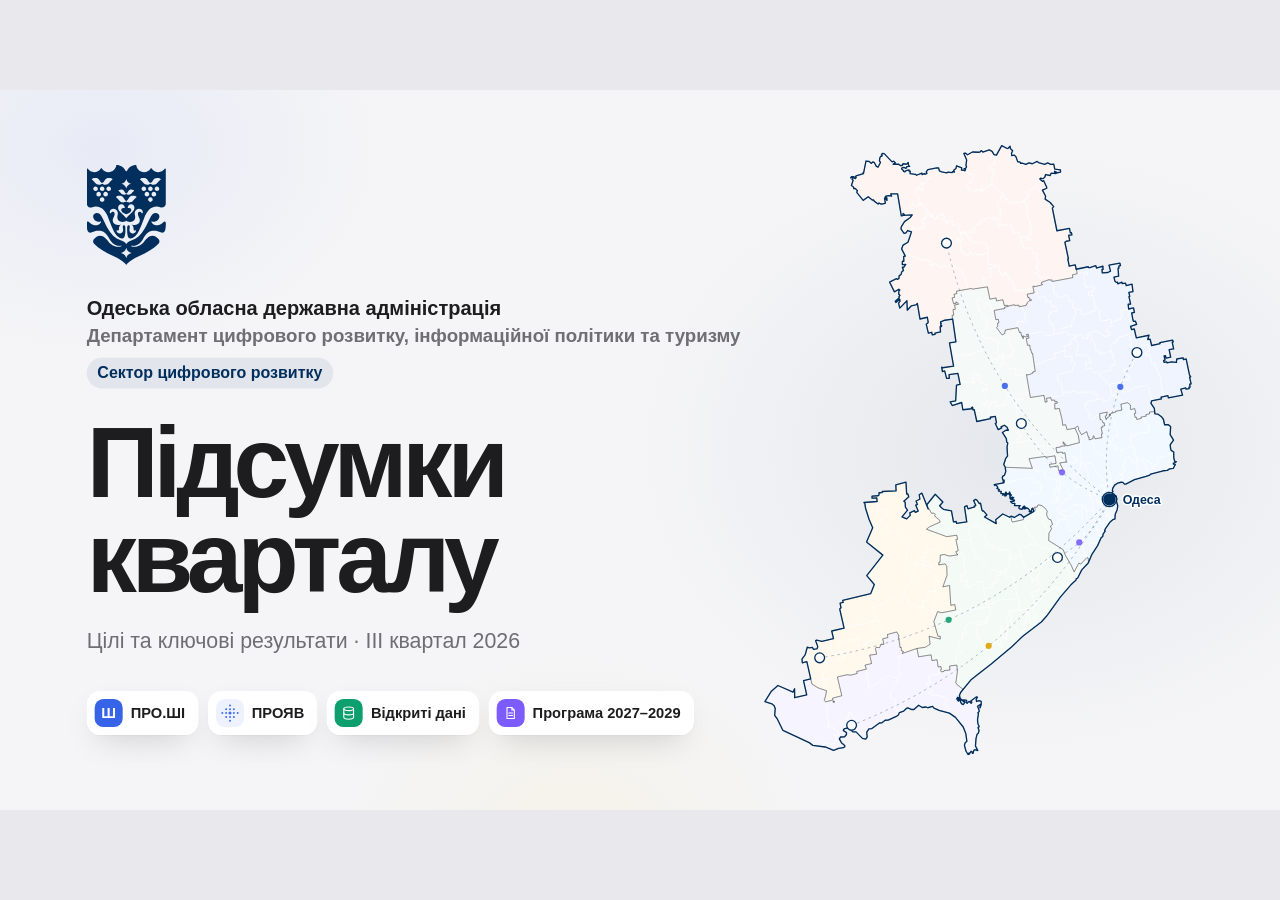
==== presentation/index.html @ e68c92cb "Add speech draft for quarterly results presentation" ====
<!doctype html>
<html lang="uk">
<head>
<meta charset="utf-8">
<meta name="viewport" content="width=device-width, initial-scale=1">
<title>Підсумки кварталу</title>
<link rel="stylesheet" href="fonts/fonts.css">
<style>
@font-face{font-family:"Unbounded";font-weight:200 900;font-display:swap;src:url(fonts/Unbounded-cyrillic-4.woff2) format("woff2");unicode-range:U+0301,U+0400-045F,U+0490-0491,U+04B0-04B1,U+2116}
@font-face{font-family:"Unbounded";font-weight:200 900;font-display:swap;src:url(fonts/Unbounded-latin-5.woff2) format("woff2");unicode-range:U+0000-00FF,U+0131,U+0152-0153,U+02BB-02BC,U+02C6,U+02DA,U+02DC,U+0304,U+0308,U+0329,U+2000-206F,U+20AC,U+2122,U+2191,U+2193,U+2212,U+2215,U+FEFF,U+FFFD}

/* =====================================================================
   Токени
   ===================================================================== */
:root{
  --bg:#F5F5F7; --paper:#FFFFFF; --ink:#1D1D1F; --ink2:#424245; --mute:#6E6E73; --dim:#A1A1A6;
  --line:rgba(0,0,0,.08); --line2:rgba(0,0,0,.14);
  --shadow:0 1px 2px rgba(0,0,0,.04),0 18px 50px -18px rgba(0,0,0,.22);
  --shadow-lg:0 2px 6px rgba(0,0,0,.05),0 40px 90px -30px rgba(0,0,0,.35);
  --navy:#002F5E;
  --pa-ink:#26224A; --pa-blue:#3763E8; --pa-cream:#FFF9F0; --pa-sun:#FFC93D;
  --green:#0C8455; --amber:#F5A31A; --red:#CC3E27;
  --pv:#3D6BFF; --pv-dark:#07080B; --cyan:#22D3EE;
  --od:#0E9F6E; --od-tint:#E3F6EE;
  --pg:#7C5CFF; --pg-tint:#EFEBFF;
  --ease:cubic-bezier(.16,1,.3,1);
  --spring:cubic-bezier(.34,1.45,.64,1);
  --f:-apple-system,BlinkMacSystemFont,"SF Pro Display","SF Pro Text","Helvetica Neue","Segoe UI",Roboto,Arial,sans-serif;
  --f-r:ui-rounded,"SF Pro Rounded",-apple-system,BlinkMacSystemFont,"Nunito","Segoe UI",sans-serif;
  --f-m:ui-monospace,"SF Mono",SFMono-Regular,Menlo,Consolas,monospace;
  --f-pv:"Unbounded",-apple-system,sans-serif;
}
*{box-sizing:border-box;margin:0;padding:0}
html,body{height:100%;background:#E8E8ED;color:var(--ink);overflow:hidden}
body{font-family:var(--f);-webkit-font-smoothing:antialiased}
body.hide-cursor{cursor:none}
svg{display:block}
.ico{width:1em;height:1em;stroke:currentColor;fill:none;stroke-width:1.8;stroke-linecap:round;stroke-linejoin:round}
#stage{position:absolute;left:50%;top:50%;width:1920px;height:1080px;transform-origin:50% 50%;overflow:hidden;background:var(--bg)}

/* =====================================================================
   Слайди і покрокова поява
   ===================================================================== */
.slide{position:absolute;inset:0;padding:96px 130px 110px;opacity:0;visibility:hidden;transform:scale(1.02);
  transition:opacity .7s var(--ease),transform 1.1s var(--ease),visibility 0s .7s}
.slide.active{opacity:1;visibility:visible;transform:none;transition:opacity .7s var(--ease) .12s,transform 1.1s var(--ease) .12s,visibility 0s}
.slide[data-theme="p0"]{--acc:var(--navy)}
.slide[data-theme="p1"]{--acc:var(--pa-blue)}
.slide[data-theme="p3"]{--acc:var(--pv)}
.slide[data-theme="p4"]{--acc:var(--od)}
.slide[data-theme="p2"]{--acc:var(--pg)}

/* фони розділів */
.sbg{position:absolute;inset:0;pointer-events:none;z-index:-1}
.sbg-p1{background:radial-gradient(900px 600px at 10% 20%,rgba(55,99,232,.08),transparent 60%),radial-gradient(800px 600px at 95% 90%,rgba(255,201,61,.14),transparent 60%),radial-gradient(rgba(38,34,74,.09) 1.6px,transparent 1.8px) 0 0/30px 30px,var(--pa-cream)}
.sbg-p3{background:linear-gradient(rgba(61,107,255,.06) 1px,transparent 1px) 0 0/120px 120px,linear-gradient(90deg,rgba(61,107,255,.06) 1px,transparent 1px) 0 0/120px 120px,#F4F6FB}
.sbg-p4{background:radial-gradient(rgba(14,159,110,.12) 1.6px,transparent 1.8px) 0 0/34px 34px,#F3FAF6}
.sbg-p2{background:radial-gradient(1000px 700px at 90% 0%,rgba(124,92,255,.12),transparent 60%),#F7F5FF}

[data-b]{opacity:0;transform:translateY(30px);transition:opacity .8s var(--ease),transform 1s var(--spring);transition-delay:calc(var(--base,0ms) + var(--d,0) * 90ms)}
[data-b].in{opacity:1;transform:none}
.fx-scale[data-b]{transform:scale(.88)}
.fx-left[data-b]{transform:translateX(-70px)}
.fx-right[data-b]{transform:translateX(70px)}
.fx-fade[data-b]{transform:none}
.fx-scale[data-b].in,.fx-left[data-b].in,.fx-right[data-b].in{transform:none}

.words .w{display:inline-block;opacity:0;transform:translateY(.3em);transition:opacity .5s var(--ease),transform .7s var(--ease);transition-delay:calc(var(--base,0ms) + var(--i) * 60ms)}
.words.in .w{opacity:1;transform:none}

/* =====================================================================
   Базові елементи
   ===================================================================== */
.eyebrow{display:flex;align-items:center;gap:14px;font-size:24px;font-weight:600;color:var(--mute)}
.title{font-size:78px;font-weight:700;letter-spacing:-.035em;line-height:1.04;margin-top:18px;max-width:1560px}
.title em{font-style:normal;color:var(--acc)}
.cap{font-size:34px;font-weight:500;color:var(--mute);line-height:1.35}
.num{font-weight:700;letter-spacing:-.04em;font-variant-numeric:tabular-nums}
.card{background:var(--paper);border-radius:32px;box-shadow:var(--shadow)}
.foot{position:absolute;left:130px;bottom:50px;font-size:20px;color:var(--dim);font-weight:500}
.ph{display:inline-block;border:2px dashed #E0A100;color:#9A6B00;background:#FFF6D8;border-radius:12px;padding:0 .3em;font-weight:700}
.ph-note{position:absolute;right:130px;bottom:46px;font-size:19px;color:#9A6B00;font-weight:600}
.tag{display:inline-flex;align-items:center;gap:10px;padding:8px 18px 8px 10px;border-radius:999px;font-size:21px;font-weight:700}
.tag-p1{background:#fff;border:2px solid var(--pa-ink);color:var(--pa-ink);font-family:var(--f-r);box-shadow:3px 3px 0 var(--pa-ink)}
.tag-p1 i{width:26px;height:26px;border-radius:8px;background:var(--pa-blue);color:#fff;display:grid;place-items:center;font-style:normal;font-size:16px;font-weight:800}
.tag-p3{background:var(--pv-dark);color:#fff;font-family:var(--f-pv);font-size:18px;padding:9px 18px}
.tag-p3 i{width:10px;height:10px;border-radius:50%;background:var(--pv);box-shadow:0 0 12px var(--pv)}
.tag-p4{background:var(--od-tint);color:#06603F;padding:8px 18px}
.tag-p2{background:var(--pg-tint);color:#4B2FD6;padding:8px 18px}
.tag-p4 i,.tag-p2 i{width:12px;height:12px;border-radius:4px;background:currentColor}
.clayframe{border:4px solid var(--pa-ink);border-radius:28px;box-shadow:12px 12px 0 var(--pa-ink);overflow:hidden;background:#fff}
.clayframe img{display:block;width:100%}

#prog{position:absolute;left:0;bottom:0;height:5px;background:var(--pa,var(--navy));width:0;transition:width .8s var(--ease),background .8s;z-index:20}
#black{position:fixed;inset:0;background:#000;opacity:0;pointer-events:none;transition:opacity .5s;z-index:50}
#black.on{opacity:1}
#help{position:fixed;inset:0;display:none;place-items:center;background:rgba(245,245,247,.9);backdrop-filter:blur(10px);z-index:60;font-size:20px}
#help.on{display:grid}
#help .box{background:#fff;border-radius:24px;padding:36px 44px;box-shadow:var(--shadow-lg)}
#help h3{font-size:26px;margin-bottom:18px}
#help td{padding:7px 22px 7px 0;color:var(--mute)}
#help td:first-child{color:var(--ink);font-family:var(--f-m);white-space:nowrap}
#stepno{position:fixed;right:16px;bottom:14px;font:600 14px var(--f-m);color:var(--mute);z-index:40;display:none}
#stepno.on{display:block}

/* карта */
.map .h{fill:#E6E9F0;stroke:#fff;stroke-width:1.3;transition:fill .7s var(--ease);transition-delay:calc(var(--base,0ms) + var(--i) * 14ms)}
.map .r{fill:none;stroke:rgba(29,29,31,.32);stroke-width:2;stroke-linejoin:round}
.map .o{fill:none;stroke:var(--ink);stroke-width:3;stroke-linejoin:round}
.map .rl{font:700 21px var(--f);fill:var(--ink2);paint-order:stroke;stroke:#fff;stroke-width:6px;stroke-linejoin:round}

/* плитки-значки проєктів (перелітають з титулу в огляд) */
.tile{position:absolute;width:84px;height:84px;border-radius:24px;display:grid;place-items:center;font-size:42px;z-index:3}
.tile-p1{background:var(--pa-blue);color:#fff;border:3px solid var(--pa-ink);box-shadow:4px 4px 0 var(--pa-ink);font:800 44px var(--f-r)}
.tile-p3{background:#fff;box-shadow:inset 0 0 0 1.5px rgba(61,107,255,.18),0 10px 30px -10px rgba(61,107,255,.45)}
.tile-p4{background:var(--od);color:#fff;box-shadow:0 10px 30px -10px rgba(14,159,110,.8)}
.tile-p2{background:var(--pg);color:#fff;box-shadow:0 10px 30px -10px rgba(124,92,255,.8)}

/* =====================================================================
   Титул (на основі v2)
   ===================================================================== */
#s-hello .glow{position:absolute;inset:0;background:radial-gradient(900px 700px at 80% 50%,rgba(0,47,94,.07),transparent 65%),radial-gradient(700px 520px at 8% 8%,rgba(55,99,232,.07),transparent 60%),radial-gradient(600px 500px at 45% 105%,rgba(255,201,61,.08),transparent 60%)}
#s-hello .left{position:absolute;left:130px;top:50%;transform:translateY(-50%);width:1000px}
#s-hello .logo{height:150px;width:auto;display:block;margin-bottom:44px}
#s-hello .org{font-size:28px;font-weight:600;color:var(--mute);line-height:1.4}
#s-hello .org b{display:block;color:var(--ink);font-size:30px}
#s-hello .org .sec{display:inline-block;margin-top:14px;padding:6px 16px;border-radius:999px;background:rgba(0,47,94,.08);color:var(--navy);font-size:24px;font-weight:700}
#s-hello h1{font-size:150px;font-weight:700;letter-spacing:-.05em;line-height:.95;margin:40px 0 36px}
#s-hello .sub{font-size:32px;color:var(--mute);font-weight:500}
#s-hello .chips{display:flex;gap:14px;margin-top:56px}
#s-hello .chip{display:flex;align-items:center;gap:12px;padding:12px 20px 12px 12px;border-radius:20px;background:#fff;box-shadow:var(--shadow);font-size:22px;font-weight:700}
#s-hello .chip i{width:42px;height:42px;border-radius:13px;display:grid;place-items:center;font-style:normal;font-size:22px;color:#fff;flex:none}
#s-hello .mapbox{position:absolute;right:120px;top:70px;height:940px;width:666px}
#s-hello .map{width:100%;height:100%;overflow:visible}
#s-hello .map .o{stroke:var(--navy);stroke-dasharray:1;stroke-dashoffset:1;transition:stroke-dashoffset 3.2s var(--ease) .3s}
#s-hello .map .r{opacity:0;transition:opacity 1.2s 1.6s}
#s-hello .map .h{fill:var(--hc);opacity:0;transition:opacity 1s calc(1.2s + var(--i) * 12ms)}
#s-hello .mapbox.in .map .o{stroke-dashoffset:0}
#s-hello .mapbox.in .map .r,#s-hello .mapbox.in .map .h{opacity:1}
#s-hello .mapbox.in .map .h.tw{animation:tw var(--dur) ease-in-out infinite;animation-delay:var(--dl)}
@keyframes tw{0%,100%{fill:var(--hc)}45%,55%{fill:var(--tc)}}
#s-hello .arc{fill:none;stroke:var(--navy);stroke-width:2;stroke-linecap:round;stroke-dasharray:4 10;opacity:0;transition:opacity .8s calc(2.6s + var(--k) * 120ms);animation:flow 1.4s linear infinite}
#s-hello .mapbox.in .arc{opacity:.35}
#s-hello .node{fill:#fff;stroke:var(--navy);stroke-width:3;opacity:0;transition:opacity .5s calc(2.8s + var(--k) * 120ms)}
#s-hello .mapbox.in .node{opacity:1}
#s-hello .pulse{opacity:0;transition:opacity .4s 3.2s}
#s-hello .mapbox.in .pulse{opacity:.9}
#s-hello .hubdot{fill:var(--navy)}
#s-hello .ring{fill:none;stroke:var(--navy);stroke-width:3;transform-box:fill-box;transform-origin:center;animation:ping 2.6s var(--ease) infinite}
#s-hello .city{font:700 28px var(--f);fill:var(--navy);paint-order:stroke;stroke:#fff;stroke-width:7px;stroke-linejoin:round}
@keyframes ping{0%{transform:scale(.6);opacity:.9}100%{transform:scale(3.4);opacity:0}}
@keyframes flow{to{stroke-dashoffset:-42}}

/* =====================================================================
   1. Огляд: чотири проєкти, кожен у своєму стилі
   ===================================================================== */
.ov{display:grid;grid-template-columns:repeat(4,1fr);gap:34px;margin-top:56px}
.ov>div{height:650px;border-radius:36px;position:relative;overflow:hidden;padding:40px 38px;display:flex;flex-direction:column}
.ov .okr{position:absolute;right:30px;top:34px;font-size:18px;font-weight:700;letter-spacing:.08em;opacity:.65}
.ov h3{margin-top:auto;font-size:52px;font-weight:700;letter-spacing:-.035em;line-height:1}
.ov p{font-size:26px;line-height:1.3;margin-top:16px;font-weight:500}
.ov .url{margin-top:22px;font:600 18px var(--f-m);opacity:.7}

.ov-p1{background:var(--pa-cream);border:3px solid var(--pa-ink);box-shadow:9px 9px 0 var(--pa-ink);color:var(--pa-ink);font-family:var(--f-r)}
.ov-p1 .lg{width:84px;height:84px;border-radius:24px;background:var(--pa-blue);color:#fff;display:grid;place-items:center;font-size:44px;font-weight:800;border:3px solid var(--pa-ink);box-shadow:4px 4px 0 var(--pa-ink)}
.ov-p1 .chips{display:flex;flex-direction:column;gap:12px;margin-top:40px}
.ov-p1 .chip{display:flex;align-items:center;gap:14px;background:#fff;border:2.5px solid var(--pa-ink);border-radius:20px;padding:12px 16px;font-size:21px;font-weight:700;box-shadow:4px 4px 0 var(--pa-ink)}
.ov-p1 .chip b{width:34px;height:34px;border-radius:50%;display:grid;place-items:center;color:#fff;font-size:18px;flex:none}
.ov-p1 .chip:nth-child(2){margin-left:22px}
.ov-p1 h3{font-family:var(--f-r);font-weight:800}

.ov-p3{background:#F6F8FC url(assets/proyav-ink.jpg) 50% 0/130% auto no-repeat;background-blend-mode:multiply;color:#0B0D12;box-shadow:inset 0 0 0 1.5px rgba(11,13,18,.08),var(--shadow)}
.ov-p3:before{content:"";position:absolute;inset:0;background:linear-gradient(180deg,rgba(246,248,252,0) 30%,rgba(246,248,252,.85) 58%,#F6F8FC 72%)}
.ov-p3>*{position:relative}
.ov-p3 .mono{display:flex;flex-direction:column;gap:10px;font:600 17px "JetBrains Mono",var(--f-m);color:var(--pv)}
.ov-p3 h3{font-family:var(--f-pv);font-weight:800;font-size:50px;letter-spacing:-.02em;color:#0B0D12}
.ov-p3 p{color:#5E6673}

.ov-p4{background:#fff;color:#073D29}
.ov-p4 .mm{position:absolute;right:-20px;top:40px;width:300px;height:420px;opacity:.95}
.ov-p4 .mm svg{width:100%;height:100%}
.ov-p4 .mm .h{transition:none}
.ov-p4 .rows{display:flex;flex-direction:column;gap:9px;margin-top:6px;width:150px}
.ov-p4 .rows i{display:block;height:12px;border-radius:6px;background:var(--od-tint)}
.ov-p4 .rows i:nth-child(odd){background:#C4EBD9;width:80%}
.ov-p4 h3{color:var(--od)}

.ov-p2{background:var(--pg-tint);color:#2A1A6E}
.ov-p2 .sheet{position:absolute;left:50px;right:50px;top:60px;height:300px;background:#fff;border-radius:16px;box-shadow:var(--shadow);padding:30px;transform:rotate(-3deg)}
.ov-p2 .sheet i{display:block;height:11px;border-radius:6px;background:#E7E2FF;margin-bottom:14px}
.ov-p2 .sheet i:nth-child(1){width:60%;background:#CFC4FF;height:16px}
.ov-p2 .sheet i:nth-child(3){width:80%}.ov-p2 .sheet i:nth-child(5){width:70%}
.ov-p2 .stamp{position:absolute;right:28px;bottom:26px;border:4px solid var(--pg);color:var(--pg);border-radius:12px;padding:6px 14px;font-weight:800;font-size:24px;transform:rotate(-8deg)}
.ov-p2 h3{color:var(--pg);font-size:40px}

/* =====================================================================
   Огляд (хаб): чотири блоки, кожен у стилі свого проєкту
   ===================================================================== */
.hub{position:absolute;left:130px;top:290px;width:1660px;height:650px}
.blk{position:absolute;top:0;width:388px;height:650px;border-radius:36px;overflow:hidden;padding:150px 36px 38px;display:flex;flex-direction:column;transition:opacity .6s,filter .6s,box-shadow .6s}
.blk h3{margin-top:auto;font-size:50px;font-weight:700;letter-spacing:-.035em;line-height:1}
.blk p{font-size:25px;line-height:1.3;margin-top:14px;font-weight:500}
.blk .url{margin-top:20px;font:600 18px var(--f-m);opacity:.7}
.blk .okr{position:absolute;right:28px;top:36px;font-size:18px;font-weight:700;letter-spacing:.08em;opacity:.6}
.blk .big{margin-top:auto;font-size:104px;font-weight:700;letter-spacing:-.05em;line-height:.95}
.blk .big.sm{font-size:56px;line-height:1.02}
.blk-p1{background:var(--pa-cream);border:3px solid var(--pa-ink);box-shadow:9px 9px 0 var(--pa-ink);color:var(--pa-ink);font-family:var(--f-r)}
.blk-p1 h3{font-family:var(--f-r);font-weight:800}
.blk-p1 .chips{display:flex;flex-direction:column;gap:12px}
.blk-p1 .chip{display:flex;align-items:center;gap:14px;background:#fff;border:2.5px solid var(--pa-ink);border-radius:20px;padding:11px 16px;font-size:21px;font-weight:700;box-shadow:4px 4px 0 var(--pa-ink)}
.blk-p1 .chip b{width:32px;height:32px;border-radius:50%;display:grid;place-items:center;color:#fff;font-size:17px;flex:none}
.blk-p1 .chip:nth-child(2){margin-left:22px}
.blk-p3{background:#F6F8FC url(assets/proyav-ink.jpg) 50% 0/130% auto no-repeat;background-blend-mode:multiply;color:#0B0D12;box-shadow:inset 0 0 0 1.5px rgba(11,13,18,.08),var(--shadow)}
.blk-p3:before{content:"";position:absolute;inset:0;background:linear-gradient(180deg,rgba(246,248,252,0) 30%,rgba(246,248,252,.85) 58%,#F6F8FC 72%)}
.blk-p3>*{position:relative}
.blk-p3 .mono{display:flex;flex-direction:column;gap:10px;font:600 17px "JetBrains Mono",var(--f-m);color:var(--pv)}
.blk-p3 h3{font-family:var(--f-pv);font-weight:800;font-size:48px;letter-spacing:-.02em;color:#0B0D12}
.blk-p3 p{color:#5E6673}
.blk-p4{background:#fff;color:#073D29}
.blk-p4 .mm{position:absolute;right:-24px;top:30px;width:290px;height:410px}
.blk-p4 .mm svg{width:100%;height:100%}
.blk-p4 .mm .h{transition:none;fill:color-mix(in srgb,var(--od) calc(15% + var(--t) * 70%),#E3F6EE)}
.blk-p4 h3{color:var(--od);position:relative}
.blk-p4 p,.blk-p4 .big{position:relative}
.blk-p2{background:var(--pg-tint);color:#2A1A6E}
.blk-p2 .sheet{position:absolute;left:46px;right:46px;top:150px;height:250px;background:#fff;border-radius:16px;box-shadow:var(--shadow);padding:28px;transform:rotate(-3deg)}
.blk-p2 .sheet i{display:block;height:11px;border-radius:6px;background:#E7E2FF;margin-bottom:14px}
.blk-p2 .sheet i:nth-child(1){width:60%;background:#CFC4FF;height:16px}
.blk-p2 .sheet i:nth-child(3){width:80%}.blk-p2 .sheet i:nth-child(5){width:70%}
.blk-p2 .stamp{position:absolute;right:24px;bottom:22px;border:4px solid var(--pg);color:var(--pg);border-radius:12px;padding:5px 12px;font-weight:800;font-size:22px;transform:rotate(-8deg)}
.blk-p2 h3{color:var(--pg);font-size:40px}
.hub .done{opacity:.5;filter:saturate(.6)}
.hub .done:after{content:"✓";position:absolute;right:22px;top:24px;width:52px;height:52px;border-radius:50%;background:#1DB954;color:#fff;display:grid;place-items:center;font:800 28px var(--f);z-index:2}
.hub .done .okr{display:none}
.hub .next{box-shadow:0 0 0 6px var(--acc-n,#0071E3),0 40px 80px -30px rgba(0,0,0,.45)}
.hub .blk-p3.next{--acc-n:var(--pv)}.hub .blk-p4.next{--acc-n:var(--od)}.hub .blk-p2.next{--acc-n:var(--pg)}
.hub .tile.dim{opacity:.5}
.hub-logo{position:absolute;right:130px;top:86px;height:84px;width:auto}

/* =====================================================================
   ПРО.ШІ — відкривач (розкривається з блока огляду)
   ===================================================================== */
.open{position:absolute;inset:0;overflow:hidden}
#s-p1-open{padding:0}
#s-p1-open .open{background:radial-gradient(900px 600px at 15% 30%,rgba(55,99,232,.12),transparent 60%),radial-gradient(800px 600px at 90% 80%,rgba(255,201,61,.18),transparent 60%),radial-gradient(rgba(38,34,74,.10) 1.6px,transparent 1.8px) 0 0/30px 30px,var(--pa-cream)}
#s-p1-open .left{position:absolute;left:130px;top:200px;width:720px;font-family:var(--f-r);color:var(--pa-ink)}
#s-p1-open .lg{width:120px;height:120px;border-radius:34px;background:var(--pa-blue);color:#fff;display:grid;place-items:center;font-size:64px;font-weight:800;border:4px solid var(--pa-ink);box-shadow:7px 7px 0 var(--pa-ink)}
#s-p1-open h1{font-size:160px;font-weight:800;letter-spacing:-.04em;line-height:1;margin-top:46px}
#s-p1-open .tagline{font-size:58px;font-weight:800;letter-spacing:-.02em;margin-top:22px;line-height:1.1}
#s-p1-open .tagline span{color:var(--pa-blue)}
#s-p1-open .desc{font:600 30px/1.35 var(--f);color:#5D5880;margin-top:24px}
#s-p1-open .url{display:inline-block;margin-top:46px;padding:16px 30px;border-radius:999px;background:var(--pa-blue);color:#fff;border:3px solid var(--pa-ink);box-shadow:5px 5px 0 var(--pa-ink);font:700 30px var(--f-r)}
#s-p1-open .shotwrap{position:absolute;left:920px;top:150px;width:1080px}
#s-p1-open .shotwrap{transform-origin:left center}
#s-p1-open .shotwrap.fx-right[data-b]{transform:translateX(160px) rotate(2deg)}
#s-p1-open .shotwrap.fx-right[data-b].in{transform:rotate(-2deg)}
#s-p1-open .badge{position:absolute;right:80px;top:100px;width:110px;height:110px;border-radius:28px;background:#FDE7E2;border:3px solid var(--pa-ink);box-shadow:5px 5px 0 var(--pa-ink);display:grid;place-items:center;font-size:54px;color:var(--red);animation:float 5s ease-in-out infinite;rotate:8deg;z-index:2}
.clay{position:absolute;display:flex;align-items:center;gap:18px;background:#fff;border:3px solid var(--pa-ink);border-radius:26px;padding:18px 26px;box-shadow:6px 6px 0 var(--pa-ink);font:800 28px var(--f-r);color:var(--pa-ink);animation:float 6s ease-in-out infinite}
.clay small{display:block;font:600 19px var(--f);color:#5D5880;margin-top:2px}
.clay b{width:52px;height:52px;border-radius:50%;display:grid;place-items:center;color:#fff;font-size:26px;flex:none;border:2.5px solid var(--pa-ink)}
@keyframes float{0%,100%{translate:0 0}50%{translate:0 -10px}}
#s-p1-open .c1{left:830px;top:720px;animation-delay:-1s}
#s-p1-open .c2{left:1170px;top:820px;animation-delay:-3s}
#s-p1-open .c3{left:1500px;top:730px;animation-delay:-2s}

/* ПРО.ШІ — навіщо */
#s-p1-why .who{position:absolute;left:760px;top:340px;width:400px;display:flex;flex-direction:column;align-items:center;font-family:var(--f-r);color:var(--pa-ink);text-align:center}
#s-p1-why .who .av{width:250px;height:250px;border-radius:50%;background:#fff;border:4px solid var(--pa-ink);box-shadow:9px 9px 0 var(--pa-ink);display:grid;place-items:center;font-size:150px;color:var(--pa-ink);position:relative}
#s-p1-why .who .ai{position:absolute;right:-26px;top:-14px;width:100px;height:100px;border-radius:30px;background:var(--pa-blue);color:#fff;display:grid;place-items:center;font:800 40px var(--f-r);border:3px solid var(--pa-ink);box-shadow:5px 5px 0 var(--pa-ink);rotate:10deg;animation:float 5s ease-in-out infinite}
#s-p1-why .who b{font-size:38px;font-weight:800;margin-top:44px;line-height:1.1}
#s-p1-why .who small{font:600 24px var(--f);color:#5D5880;margin-top:10px}
#s-p1-why svg.links{position:absolute;inset:0;width:1920px;height:1080px;pointer-events:none}
#s-p1-why .links path{fill:none;stroke:var(--pa-ink);stroke-width:3;stroke-dasharray:4 10;opacity:.45}
#s-p1-why .goal{position:absolute;top:300px;width:560px;height:640px;border-radius:36px;border:3px solid var(--pa-ink);box-shadow:9px 9px 0 var(--pa-ink);padding:44px 46px;font-family:var(--f-r);color:var(--pa-ink);display:flex;flex-direction:column}
#s-p1-why .g1{left:130px;background:#E4F6EC}
#s-p1-why .g2{right:130px;background:#EAF0FF}
#s-p1-why .goal .ic{width:100px;height:100px;border-radius:30px;display:grid;place-items:center;color:#fff;font-size:54px;border:3px solid var(--pa-ink);box-shadow:5px 5px 0 var(--pa-ink)}
#s-p1-why .g1 .ic{background:var(--green)}#s-p1-why .g2 .ic{background:var(--pa-blue)}
#s-p1-why .goal h3{font-size:64px;font-weight:800;letter-spacing:-.03em;margin-top:30px;line-height:1}
#s-p1-why .goal p{font:600 27px/1.3 var(--f);color:#5D5880;margin-top:14px}
#s-p1-why .chat{margin-top:auto;background:#fff;border:2.5px solid var(--pa-ink);border-radius:24px 24px 24px 6px;padding:22px 24px;font:600 25px/1.6 var(--f);box-shadow:4px 4px 0 var(--pa-ink)}
#s-p1-why .chat .pd{display:inline-flex;vertical-align:baseline;line-height:1.3}
#s-p1-why .chat .pd>*{display:inline-block;white-space:nowrap;overflow:hidden;border-radius:8px;padding:0 8px;transition:max-width .6s var(--ease),padding .6s var(--ease),opacity .4s}
#s-p1-why .chat .pd s{background:#FDE7E2;color:#B3261E;text-decoration:line-through 3px;max-width:320px}
#s-p1-why .chat .pd i{font-style:normal;background:#DDF3E6;color:#13723F;font-weight:800;max-width:0;padding:0;opacity:0}
#s-p1-why .g1.in .chat .pd s{max-width:0;padding:0;opacity:0;transition-delay:calc(var(--base,0ms) + 2s + var(--k)*.5s)}
#s-p1-why .g1.in .chat .pd i{max-width:200px;padding:0 8px;opacity:1;transition-delay:calc(var(--base,0ms) + 2.3s + var(--k)*.5s)}
#s-p1-why .chat-l{margin-top:auto;font:800 20px var(--f);letter-spacing:.06em;color:#13723F;margin-bottom:12px}
#s-p1-why .chat-l+.chat{margin-top:0}
#s-p1-why .docs{margin-top:auto;display:flex;flex-direction:column;gap:14px}
#s-p1-why .docs span{display:flex;align-items:center;gap:16px;background:#fff;border:2.5px solid var(--pa-ink);border-radius:18px;padding:14px 20px;font:700 26px var(--f);box-shadow:4px 4px 0 var(--pa-ink)}
#s-p1-why .docs span .ico{font-size:30px;color:var(--pa-blue)}
#s-p1-why .docs span em{margin-left:auto;font-style:normal;width:40px;height:40px;border-radius:50%;background:var(--green);color:#fff;display:grid;place-items:center;font-size:22px;transform:scale(0);transition:transform .5s var(--spring)}
#s-p1-why .g2.in .docs span em{transform:none;transition-delay:calc(var(--base,0ms) + 1s + var(--k)*.3s)}

/* ПРО.ШІ — рішення: курс */
#s-p1-course .shotwrap{position:absolute;left:130px;top:290px;width:1060px}
#s-p1-course .facts{position:absolute;left:1270px;top:300px;display:flex;flex-direction:column;gap:22px;width:520px}
#s-p1-course .fact{display:flex;align-items:center;gap:26px;padding:24px 30px;border-radius:26px;background:#fff;border:3px solid var(--pa-ink);box-shadow:6px 6px 0 var(--pa-ink);color:var(--pa-ink)}
#s-p1-course .fact .num{font-size:72px;line-height:1;min-width:120px;color:var(--pa-blue)}
#s-p1-course .fact span{font:700 28px/1.2 var(--f)}

/* ПРО.ШІ — модулі: маршрут */
#s-p1-mod .route{position:absolute;left:0;top:0;width:1920px;height:1080px}
#s-p1-mod .rail{position:absolute;left:220px;width:1520px;top:600px;height:12px;margin-top:-6px;border-radius:6px;background:repeating-linear-gradient(90deg,rgba(38,34,74,.18) 0 14px,transparent 14px 26px)}
#s-p1-mod .fill{position:absolute;left:0;top:0;bottom:0;width:0;border-radius:6px;background:var(--pa-blue)}
#s-p1-mod.active .fill{width:100%;transition:width 3.4s cubic-bezier(.45,.05,.55,.95) calc(var(--base,0ms) + .5s)}
#s-p1-mod .tok{position:absolute;right:-34px;top:50%;width:68px;height:68px;margin-top:-34px;border-radius:20px;background:var(--pa-blue);color:#fff;display:grid;place-items:center;font:800 34px var(--f-r);border:3px solid var(--pa-ink);box-shadow:4px 4px 0 var(--pa-ink);z-index:3;opacity:0;transition:opacity .3s calc(var(--base,0ms) + .5s)}
#s-p1-mod.active .tok{opacity:1}
#s-p1-mod.active .fill.end .tok{opacity:0;transition-delay:0s}
#s-p1-mod .st{position:absolute;top:600px;width:300px;margin-left:-150px;display:flex;flex-direction:column;align-items:center;text-align:center;font-family:var(--f-r);color:var(--pa-ink)}
#s-p1-mod .st .c{width:140px;height:140px;margin-top:-70px;border-radius:50%;background:#fff;border:4px solid var(--pa-ink);box-shadow:6px 6px 0 var(--pa-ink);display:grid;place-items:center;font-size:62px;color:var(--pa-blue);transform:scale(0);transition:transform .6s var(--spring),background .4s,color .4s}
#s-p1-mod.active .st .c{transform:none;transition-delay:calc(var(--base,0ms) + .5s + var(--t)*1ms)}
#s-p1-mod .st .n{font:800 20px var(--f);letter-spacing:.08em;color:var(--pa-blue);margin-top:30px}
#s-p1-mod .st b{font-size:36px;font-weight:800;letter-spacing:-.02em;margin-top:6px;line-height:1.05}
#s-p1-mod .st small{font:600 23px/1.3 var(--f);color:#5D5880;margin-top:8px}
#s-p1-mod .st .n,#s-p1-mod .st b,#s-p1-mod .st small{opacity:0;transform:translateY(14px);transition:opacity .5s,transform .6s var(--ease)}
#s-p1-mod.active .st .n,#s-p1-mod.active .st b,#s-p1-mod.active .st small{opacity:1;transform:none;transition-delay:calc(var(--base,0ms) + .75s + var(--t)*1ms)}
#s-p1-mod .st.key .c{width:230px;height:230px;margin-top:-115px;background:var(--red);color:#fff;font-size:110px;box-shadow:9px 9px 0 var(--pa-ink)}
#s-p1-mod .st.key .flag{position:absolute;top:-200px;padding:10px 22px;border-radius:999px;background:#fff;border:3px solid var(--pa-ink);box-shadow:4px 4px 0 var(--pa-ink);font:800 24px var(--f-r);color:var(--red);white-space:nowrap;opacity:0;transform:translateY(10px) rotate(-4deg);transition:opacity .5s,transform .6s var(--spring)}
#s-p1-mod.active .st.key .flag{opacity:1;transform:rotate(-4deg);transition-delay:calc(var(--base,0ms) + 1s + var(--t)*1ms)}
#s-p1-mod .st.key .n{color:var(--red)}
#s-p1-mod .st.key b{font-size:44px}
#s-p1-mod .st.fin .c{background:var(--pa-sun);color:var(--pa-ink)}
#s-p1-mod .st.up{top:600px}
#s-p1-mod .st.up .lab{position:absolute;bottom:175px;display:flex;flex-direction:column;align-items:center;width:300px}
#s-p1-mod .st.up .lab .n{margin-top:0}

/* до/після */
.ba{margin-top:80px;display:flex;flex-direction:column;gap:60px}
.ba .row{display:grid;grid-template-columns:560px 1fr 220px;align-items:center;gap:40px}
.ba .t{font-size:38px;font-weight:700;line-height:1.15;letter-spacing:-.02em}
.ba .track{height:70px;border-radius:20px;background:rgba(38,34,74,.08);position:relative;overflow:hidden}
.ba .bar{position:absolute;left:0;top:0;bottom:0;border-radius:20px;width:0;background:#B9B9C0}
.ba .row.in .bar{animation:shrink 3s var(--ease) forwards;animation-delay:calc(var(--base,0ms) + var(--d)*90ms)}
@keyframes shrink{0%{width:0;background:#B9B9C0}30%{width:var(--w0);background:#B9B9C0}55%{width:var(--w0);background:#B9B9C0}100%{width:var(--w1);background:var(--pa-blue)}}
.ba .old{position:absolute;right:28px;top:50%;transform:translateY(-50%);font-size:34px;font-weight:700;color:var(--mute)}
.ba .old:after{content:"";position:absolute;left:-6px;right:-6px;top:52%;height:4px;background:var(--red);transform:scaleX(0);transform-origin:left;transition:transform .5s var(--ease)}
.ba .row.in .old:after{transform:scaleX(1);transition-delay:calc(var(--base,0ms) + var(--d)*90ms + 1.5s)}
.ba .new{font-size:72px;font-weight:700;letter-spacing:-.04em;color:var(--pa-blue);opacity:0;transform:translateX(-20px);transition:all .7s var(--spring)}
.ba .row.in .new{opacity:1;transform:none;transition-delay:calc(var(--base,0ms) + var(--d)*90ms + 2.1s)}

/* сертифікат */
#s-p1-cert .cert{position:absolute;left:150px;top:300px;width:820px;height:600px;border-radius:34px;background:#FCF3DF;border:4px solid var(--pa-ink);box-shadow:12px 12px 0 var(--pa-ink);padding:22px;font-family:var(--f-r);color:#5A3E0A;transform-origin:center}
#s-p1-cert .cert.fx-left[data-b]{transform:translateX(-90px) rotate(-6deg)}
#s-p1-cert .cert.fx-left[data-b].in{transform:rotate(-3deg)}
#s-p1-cert .cert .in2{height:100%;border:3px dashed #EBC879;border-radius:24px;padding:34px 44px 30px;display:flex;flex-direction:column}
#s-p1-cert .cert .top{display:flex;align-items:center;gap:18px;font:800 20px var(--f);letter-spacing:.08em;color:#8A6A2E}
#s-p1-cert .cert .md{width:70px;height:70px;border-radius:50%;background:#E0A21E;border:3px solid var(--pa-ink);box-shadow:3px 3px 0 var(--pa-ink);display:grid;place-items:center;font-size:36px;color:var(--pa-ink)}
#s-p1-cert .cert h3{font-size:48px;font-weight:700;margin-top:22px;letter-spacing:-.02em;color:#5A3E0A}
#s-p1-cert .cert hr{width:90px;height:5px;border:0;border-radius:3px;background:#E0A21E;margin-top:16px}
#s-p1-cert .cert .nm{font-size:40px;font-weight:800;margin-top:22px;color:#3D2A06}
#s-p1-cert .cert .ps{font:600 25px var(--f);color:#6E5A3A;margin-top:6px}
#s-p1-cert .cert .tags{display:flex;gap:14px;margin-top:18px}
#s-p1-cert .cert .tags span{padding:10px 18px;border-radius:14px;background:#F6E2B5;font:800 22px var(--f);color:#5A3E0A}
#s-p1-cert .cert .code{margin-top:auto;display:flex;align-items:center;gap:18px;padding-top:18px;border-top:2px solid #EED9A8;font:800 19px var(--f);letter-spacing:.08em;color:#8A6A2E}
#s-p1-cert .cert .code tt{font:700 32px ui-monospace,Menlo,monospace;letter-spacing:.02em;color:#3D2A06;padding:6px 14px;border-radius:12px;transition:background .5s,box-shadow .5s}
#s-p1-cert.b1 .cert .code tt{background:#fff;box-shadow:0 0 0 4px var(--pa-blue)}
#s-p1-cert svg.fly{position:absolute;inset:0;width:1920px;height:1080px;pointer-events:none}
#s-p1-cert .fly path{fill:none;stroke:var(--pa-blue);stroke-width:5;stroke-dasharray:12 9;animation:flow 1s linear infinite}
#s-p1-cert .br{position:absolute;left:1090px;top:330px;width:700px;border-radius:30px;background:#fff;border:4px solid var(--pa-ink);box-shadow:12px 12px 0 var(--pa-ink);overflow:hidden;font-family:var(--f-r);color:var(--pa-ink)}
#s-p1-cert .br .bar{display:flex;align-items:center;gap:10px;padding:18px 22px;background:#F3F1EC;border-bottom:3px solid var(--pa-ink)}
#s-p1-cert .br .bar i{width:16px;height:16px;border-radius:50%;background:#D8D4CC}
#s-p1-cert .br .url{margin-left:12px;flex:1;padding:10px 18px;border-radius:999px;background:#fff;border:2px solid rgba(38,34,74,.2);font:600 21px var(--f);color:#5D5880;white-space:nowrap;overflow:hidden}
#s-p1-cert .br .url b{color:var(--pa-ink)}
#s-p1-cert .br .ok{margin:30px;padding:30px;border-radius:26px;background:#DDF6EA;border:3px solid var(--pa-ink)}
#s-p1-cert .br .ok .h{display:flex;align-items:center;gap:20px;font-size:38px;font-weight:800;color:#0E6B3C}
#s-p1-cert .br .ok .h em{width:66px;height:66px;border-radius:50%;background:var(--green);color:#fff;display:grid;place-items:center;font-style:normal;font-size:34px;border:3px solid var(--pa-ink);transform:scale(0);transition:transform .6s var(--spring)}
#s-p1-cert .br.in .ok .h em{transform:none;transition-delay:calc(var(--base,0ms) + .9s)}
#s-p1-cert .br .rows{margin-top:24px;display:flex;flex-direction:column;gap:12px;font:600 23px var(--f)}
#s-p1-cert .br .rows div{display:flex;justify-content:space-between;gap:20px;color:#5D5880}
#s-p1-cert .br .rows b{color:#0E6B3C;font-weight:800}
#s-p1-cert .pill{position:absolute;display:flex;align-items:center;gap:14px;background:#fff;border-radius:999px;padding:12px 26px 12px 12px;border:3px solid var(--pa-ink);box-shadow:5px 5px 0 var(--pa-ink);font:800 26px var(--f-r);color:var(--pa-ink);z-index:2;animation:float 6s ease-in-out infinite}
#s-p1-cert .pill b{width:48px;height:48px;border-radius:50%;display:grid;place-items:center;color:#fff;font-size:26px;border:2.5px solid var(--pa-ink)}

/* результати */
#s-p1-res1 .chart{position:absolute;left:130px;right:130px;top:330px;height:560px;display:flex;align-items:flex-end;gap:14px;border-bottom:2px solid rgba(38,34,74,.15)}
#s-p1-res1 .col{flex:1;display:flex;flex-direction:column;align-items:center;justify-content:flex-end;height:100%;position:relative}
#s-p1-res1 .col i{display:block;width:100%;height:0;border-radius:12px 12px 4px 4px;background:#D9D6E4;transition:height 1.2s var(--ease);transition-delay:calc(var(--base,0ms) + var(--d)*60ms)}
#s-p1-res1 .col.pk i{background:linear-gradient(180deg,#6A8DFF,var(--pa-blue))}
#s-p1-res1 .col.in i{height:var(--h)}
#s-p1-res1 .col .v{position:absolute;font-size:28px;font-weight:700;color:var(--pa-blue);opacity:0;transition:opacity .5s;transition-delay:calc(var(--base,0ms) + var(--d)*60ms + .9s);bottom:calc(var(--h) + 12px)}
#s-p1-res1 .col.in .v{opacity:1}
#s-p1-res1 .col .dl{position:absolute;bottom:-44px;font-size:20px;color:var(--mute);font-weight:600;white-space:nowrap}
#s-p1-res1 .note{position:absolute;right:130px;top:130px;text-align:right;font-size:30px;font-weight:700}
#s-p1-res1 .note small{display:block;font-size:22px;color:var(--mute);font-weight:500;margin-top:6px}
#s-p1-res2 .fn{margin-top:70px;display:flex;flex-direction:column;gap:30px}
#s-p1-res2 .fr{display:grid;grid-template-columns:200px 1fr;align-items:center;gap:30px}
#s-p1-res2 .fr .num{font-size:84px;text-align:right}
#s-p1-res2 .fr .bar{height:120px;border-radius:26px;background:rgba(38,34,74,.07);position:relative;overflow:hidden}
#s-p1-res2 .fr .bar i{position:absolute;left:0;top:0;bottom:0;width:0;border-radius:26px;background:#CBD3EE;transition:width 1.4s var(--ease);transition-delay:calc(var(--base,0ms) + var(--d)*90ms)}
#s-p1-res2 .fr.in .bar i{width:var(--w)}
#s-p1-res2 .fr .bar span{position:absolute;left:34px;top:50%;transform:translateY(-50%);font-size:32px;font-weight:700;z-index:1}
#s-p1-res2 .fr.last .bar i{background:linear-gradient(90deg,var(--pa-blue),#6A8DFF)}
#s-p1-res2 .fr.last .bar span{color:#fff}
#s-p1-res2 .fr.last .num{color:var(--pa-blue)}
#s-p1-res3 .donut{position:absolute;left:150px;top:250px;width:640px;height:640px}
#s-p1-res3 .donut circle.s{fill:none;stroke-width:96;stroke-dasharray:0 9999;transition:stroke-dasharray 1.6s var(--ease)}
#s-p1-res3 .donut .ctr{position:absolute;inset:0;display:flex;flex-direction:column;align-items:center;justify-content:center}
#s-p1-res3 .donut .ctr .num{font-size:150px;color:var(--pa-blue);line-height:.9}
#s-p1-res3 .donut .ctr>span{font-size:30px;font-weight:600;color:var(--mute);margin-top:8px}
#s-p1-res3 .leg{position:absolute;left:960px;top:330px;display:flex;flex-direction:column;gap:46px}
#s-p1-res3 .leg div{display:grid;grid-template-columns:34px 180px 1fr;align-items:center;gap:22px}
#s-p1-res3 .leg i{width:34px;height:34px;border-radius:10px}
#s-p1-res3 .leg .num{font-size:80px;line-height:1}
#s-p1-res3 .leg span{font-size:32px;font-weight:600;line-height:1.2}
#s-p1-res4 .pos{margin-top:70px;display:flex;flex-direction:column;gap:30px;width:1660px}
#s-p1-res4 .ps{display:grid;grid-template-columns:520px 1fr 120px;align-items:center;gap:30px}
#s-p1-res4 .ps .t{font-size:32px;font-weight:600}
#s-p1-res4 .ps .pp{display:flex;flex-wrap:wrap;gap:5px}
#s-p1-res4 .ps .pp svg{width:22px;height:22px;color:#DAD7E5;transition:color .4s;transition-delay:calc(var(--base,0ms) + var(--d)*90ms + var(--i)*8ms)}
#s-p1-res4 .ps.in .pp svg{color:var(--c,var(--pa-blue))}
#s-p1-res4 .ps .num{font-size:52px;text-align:right}
#s-p1-res5 .q{display:grid;grid-template-columns:1.1fr 1fr 1fr;gap:34px;margin-top:70px}
#s-p1-res5 .q>div{height:600px;padding:44px;display:flex;flex-direction:column;align-items:center;justify-content:center;text-align:center}
#s-p1-res5 .gauge{position:relative;width:380px;height:380px}
#s-p1-res5 .gauge circle.v{stroke-dasharray:0 1100;transition:stroke-dasharray 2s var(--ease) calc(var(--base,0ms) + .4s)}
#s-p1-res5 .in .gauge circle.v{stroke-dasharray:var(--a) 1100}
#s-p1-res5 .gauge .ctr{position:absolute;inset:0;display:flex;align-items:center;justify-content:center}
#s-p1-res5 .big{font-size:110px;line-height:1}
#s-p1-res5 .gauge .big{font-size:86px;letter-spacing:-.03em}
#s-p1-res5 .gauge .big small{font-size:.5em;margin-left:4px;vertical-align:.55em}
#s-p1-res5 .days{width:100%;display:flex;flex-direction:column;gap:12px;margin-top:30px}
#s-p1-res5 .days div{display:grid;grid-template-columns:150px 1fr 60px;align-items:center;gap:14px;font-size:22px;font-weight:600;color:var(--mute);text-align:left}
#s-p1-res5 .days i{display:block;height:22px;border-radius:11px;background:#EDEDF1;position:relative;overflow:hidden}
#s-p1-res5 .days i:after{content:'';position:absolute;left:0;top:0;bottom:0;width:0;border-radius:11px;background:var(--pa-blue);transition:width 1.2s var(--ease)}
#s-p1-res5 .in .days i:after{width:var(--w);transition-delay:calc(var(--base,0ms) + 1s + var(--k)*.25s)}
#s-p1-res5 .days b{font-size:24px;color:var(--ink);text-align:right}
#s-p1-res5 .lbl{font-size:30px;font-weight:600;margin-top:24px;line-height:1.3;color:var(--ink2)}
#s-p1-res5 .medals{display:grid;grid-template-columns:repeat(18,18px);gap:5px;margin:10px 0 30px}
#s-p1-res5 .medals i{width:18px;height:18px;border-radius:50%;background:#E8E8ED;transition:background .4s;transition-delay:calc(var(--base,0ms) + 600ms + var(--i)*12ms)}
#s-p1-res5 .in .medals i.h{background:var(--pa-sun)}
#s-p1-res5 .in .medals i.c{background:#C7CEE6}
#s-p1-res5 .sub2{font-size:26px;color:var(--mute);font-weight:600;margin-top:10px}

#s-p1-next .courses{display:grid;grid-template-columns:1fr 1fr;gap:44px;margin-top:60px}
#s-p1-next .co{border:3px solid var(--pa-ink);border-radius:36px;padding:44px 48px;box-shadow:9px 9px 0 var(--pa-ink);height:660px;position:relative;overflow:hidden;font-family:var(--f-r);color:var(--pa-ink)}
#s-p1-next .co .soon{position:absolute;right:34px;top:36px;padding:8px 20px;border-radius:999px;border:2.5px solid var(--pa-ink);background:#fff;font-size:22px;font-weight:800}
#s-p1-next .co .lg{width:96px;height:96px;border-radius:28px;display:grid;place-items:center;font-size:52px;color:#fff;border:3px solid var(--pa-ink);box-shadow:5px 5px 0 var(--pa-ink)}
#s-p1-next .co h3{font-size:56px;font-weight:800;margin-top:34px;letter-spacing:-.02em;line-height:1.05}
#s-p1-next .co p{font:600 27px/1.35 var(--f);color:#5D5880;margin-top:14px}
#s-p1-next .co .sk{display:flex;flex-wrap:wrap;gap:14px;margin-top:34px}
#s-p1-next .co .sk span{display:inline-flex;align-items:center;gap:12px;padding:14px 22px;border-radius:18px;background:#fff;border:2.5px solid var(--pa-ink);font:700 24px var(--f);box-shadow:3px 3px 0 var(--pa-ink)}
#s-p1-next .co .sk .ico{font-size:28px}
#s-p1-next .co1{background:#E4F6EC}#s-p1-next .co1 .lg{background:var(--green)}
#s-p1-next .co2{background:#FFF1D0}#s-p1-next .co2 .lg{background:#E39A12}

/* КР */
.krs{display:grid;grid-template-columns:1fr 1fr;gap:30px;margin-top:56px}
.krs.three{grid-template-columns:repeat(3,1fr)}
.kr{background:#fff;border-radius:30px;box-shadow:var(--shadow);padding:36px 40px;display:grid;grid-template-columns:96px 1fr;gap:28px;align-items:start;min-height:290px}
.kr .st{width:96px;height:96px;border-radius:50%;display:grid;place-items:center;font-size:52px;color:#fff;transform:scale(0) rotate(-30deg);transition:transform .7s var(--spring);transition-delay:calc(var(--base,0ms) + var(--d)*90ms + .5s)}
.kr.in .st{transform:none}
.kr .st.done{background:#1DB954;box-shadow:0 12px 30px -10px rgba(29,185,84,.7)}
.kr .st.partial{background:conic-gradient(var(--amber) 0 50%,#FBE3B8 50% 100%);box-shadow:0 12px 30px -10px rgba(245,163,26,.7)}
.kr .st.fail{background:#E5484D;box-shadow:0 12px 30px -10px rgba(229,72,77,.7)}
.kr .st.todo{background:#fff;border:3px dashed #C7C7CC;color:#A1A1A6;font-size:44px;font-weight:700}
.kr .k{font-size:22px;font-weight:700;color:var(--acc);letter-spacing:.04em}
.kr h4{font-size:33px;font-weight:700;letter-spacing:-.02em;line-height:1.2;margin-top:8px}
.kr p{font-size:24px;color:var(--mute);font-weight:500;line-height:1.4;margin-top:14px}
.kr.has-note p:after{content:"  · пояснення далі →";color:var(--acc);font-weight:700}

/* пояснення до КР */
.note-head{display:flex;align-items:center;gap:22px}
.note-head .st{width:72px;height:72px;border-radius:50%;display:grid;place-items:center;color:#fff;font-size:40px;flex:none}
.note-head .st.partial{background:conic-gradient(var(--amber) 0 50%,#FBE3B8 50% 100%)}
.note-head .st.fail{background:#E5484D}
#s-p1-kr1 .doc{position:absolute;left:130px;top:330px;width:500px;height:600px;border-radius:24px;background:#fff;box-shadow:var(--shadow-lg);padding:50px 46px}
#s-p1-kr1 .doc .ic{font-size:64px;color:var(--pa-blue)}
#s-p1-kr1 .doc h4{font-size:36px;font-weight:700;margin-top:26px;line-height:1.15}
#s-p1-kr1 .doc i{display:block;height:12px;border-radius:6px;background:#ECECF2;margin-top:18px}
#s-p1-kr1 .doc i:nth-of-type(3n){width:70%}
#s-p1-kr1 .doc .nost{position:absolute;left:40px;right:40px;bottom:40px;padding:14px 20px;border:4px dashed var(--amber);color:#B76E00;border-radius:14px;font-size:23px;font-weight:800;transform:rotate(-3deg);text-align:center}
#s-p1-kr1 svg.fly{position:absolute;inset:0;width:1920px;height:1080px;pointer-events:none}
#s-p1-kr1 .fly path{fill:none;stroke:var(--pa-blue);stroke-width:4;stroke-dasharray:10 11;animation:flow 1s linear infinite}
#s-p1-kr1 .to{position:absolute;left:1010px;width:780px;display:flex;align-items:center;gap:26px;padding:28px 34px;border-radius:28px;background:#fff;box-shadow:var(--shadow)}
#s-p1-kr1 .to .ic{width:86px;height:86px;border-radius:24px;background:#EEF2FF;color:var(--pa-blue);display:grid;place-items:center;font-size:46px;flex:none}
#s-p1-kr1 .to b{font-size:34px;letter-spacing:-.02em;display:block}
#s-p1-kr1 .to span{font-size:24px;color:var(--mute);font-weight:500}
#s-p1-kr1 .why{position:absolute;left:130px;right:130px;bottom:56px;font-size:27px;font-weight:600;color:var(--ink2);line-height:1.4}

/* =====================================================================
   ПРОЯВ
   ===================================================================== */
#s-p3-open{padding:0;background:#F6F8FC;color:#0B0D12;--fm:"JetBrains Mono",var(--f-m);--fs:"Manrope",var(--f)}
#s-p3-open video{position:absolute;top:0;left:360px;width:1920px;height:1080px;object-fit:cover;filter:invert(1) hue-rotate(180deg) saturate(1.5) contrast(1.05);mix-blend-mode:multiply;opacity:0;transition:opacity 2.4s ease}
#s-p3-open.active video{opacity:1}
#s-p3-open .scrim{position:absolute;inset:0;background:linear-gradient(100deg,rgba(246,248,252,.97) 0%,rgba(246,248,252,.85) 32%,rgba(246,248,252,0) 58%),radial-gradient(900px 600px at 78% 45%,rgba(61,107,255,.10),transparent 70%)}
#s-p3-open .vign{position:absolute;inset:0;background:linear-gradient(rgba(61,107,255,.06) 1px,transparent 1px) 0 0/40px 40px,linear-gradient(90deg,rgba(61,107,255,.06) 1px,transparent 1px) 0 0/40px 40px;-webkit-mask-image:radial-gradient(ellipse 60% 70% at 72% 50%,#000,transparent);mask-image:radial-gradient(ellipse 60% 70% at 72% 50%,#000,transparent)}
#s-p3-open .gl{position:absolute;background:rgba(11,13,18,.08)}
#s-p3-open .gl.v{top:0;bottom:0;width:1px;transform:scaleY(0);transform-origin:top}
#s-p3-open .gl.h{left:0;right:0;height:1px;transform:scaleX(0);transform-origin:left}
#s-p3-open.active .gl{transform:none;transition:transform 1.6s var(--ease) calc(var(--base,0ms) + var(--d)*100ms)}
#s-p3-open .plus{position:absolute;width:18px;height:18px;margin:-9px 0 0 -9px;opacity:0}
#s-p3-open .plus:before,#s-p3-open .plus:after{content:"";position:absolute;background:rgba(11,13,18,.35)}
#s-p3-open .plus:before{left:8px;top:0;width:2px;height:18px}#s-p3-open .plus:after{top:8px;left:0;height:2px;width:18px}
#s-p3-open.active .plus{opacity:1;transition:opacity .6s calc(var(--base,0ms) + var(--d)*100ms)}
#s-p3-open .brand{position:absolute;left:130px;top:96px;display:flex;align-items:center;gap:16px;font:700 26px var(--f-pv);letter-spacing:.02em}
#s-p3-open .brand span{font:500 20px var(--fm);color:#5E6673;margin-left:18px;letter-spacing:.04em}
#s-p3-open h1{position:absolute;left:122px;top:320px;font:800 200px/0.9 var(--f-pv);letter-spacing:-.02em;white-space:nowrap;filter:drop-shadow(0 20px 40px rgba(61,107,255,.18))}
#s-p3-open h1 .l{display:inline-block;background:linear-gradient(180deg,#0B0D12 40%,#3D6BFF);-webkit-background-clip:text;background-clip:text;color:transparent;opacity:0;transform:translateY(.22em) scale(.97);filter:blur(18px)}
#s-p3-open.active h1 .l{animation:pvlin 1.4s var(--ease) forwards;animation-delay:calc(var(--base,0ms) + 300ms + var(--i)*110ms)}
@keyframes pvlin{60%{filter:blur(0)}to{opacity:1;transform:none;filter:blur(0)}}
#s-p3-open .ptag{position:absolute;left:130px;top:600px;font:700 58px/1.12 var(--f-pv);letter-spacing:-.01em}
#s-p3-open .ptag em{font-style:normal;color:var(--pv)}
#s-p3-open .hud b{display:block;font:600 22px var(--fm);color:#0B0D12;letter-spacing:.06em}
#s-p3-open .hud{position:absolute}
#s-p3-open .hud small{display:block;font:500 18px/1.45 var(--fs);color:#5E6673;margin-top:8px;width:300px}
#s-p3-open .box{position:absolute;width:150px;height:150px;border:1.5px solid rgba(11,13,18,.55);opacity:0;transform:scale(1.6)}
#s-p3-open .box:before,#s-p3-open .box:after{content:"";position:absolute;width:20px;height:20px;border:3px solid var(--pv)}
#s-p3-open .box:before{left:-3px;top:-3px;border-right:0;border-bottom:0}#s-p3-open .box:after{right:-3px;bottom:-3px;border-left:0;border-top:0}
#s-p3-open.active .box{opacity:1;transform:none;transition:opacity .7s,transform 1.1s var(--ease);transition-delay:calc(var(--base,0ms) + var(--d)*100ms)}
#s-p3-open svg.wires{position:absolute;inset:0;width:1920px;height:1080px;pointer-events:none}
#s-p3-open .wires path{fill:none;stroke:rgba(11,13,18,.35);stroke-width:1.5;stroke-dasharray:600;stroke-dashoffset:600}
#s-p3-open.active .wires path{stroke-dashoffset:0;transition:stroke-dashoffset 1.2s var(--ease) calc(var(--base,0ms) + var(--d)*100ms)}
#s-p3-open .foot2{position:absolute;left:130px;bottom:90px;display:flex;align-items:center;gap:22px}
#s-p3-open .purl{position:relative;padding:20px 36px;border-radius:999px;font:600 28px var(--fm);color:#0B0D12;background:#fff;isolation:isolate;box-shadow:0 18px 40px -18px rgba(61,107,255,.5)}
#s-p3-open .purl:before{content:"";position:absolute;inset:-2px;border-radius:999px;z-index:-1;background:conic-gradient(from var(--pva),#3D6BFF,#9FB3FF,#E6ECFF,#3D6BFF 40%,#C9D5FF 60%,#3D6BFF);animation:pvspin 4s linear infinite}
#s-p3-open .purl:after{content:"";position:absolute;inset:1px;border-radius:999px;z-index:-1;background:#fff}
@property --pva{syntax:"<angle>";inherits:false;initial-value:0deg}
@keyframes pvspin{to{--pva:360deg}}
#s-p3-open .live{display:flex;align-items:center;gap:12px;font:500 20px var(--fm);color:#5E6673;letter-spacing:.05em}
#s-p3-open .live i{width:10px;height:10px;border-radius:50%;background:#1DB954;box-shadow:0 0 10px rgba(29,185,84,.6);animation:pvblink 1.6s infinite}
@keyframes pvblink{50%{opacity:.3}}

#s-p3-prob .flow{position:absolute;left:130px;right:130px;top:330px;height:520px}
#s-p3-prob .who{position:absolute;left:0;top:90px;width:360px}
#s-p3-prob .who .av{width:120px;height:120px;border-radius:50%;background:#fff;box-shadow:var(--shadow);display:grid;place-items:center;font-size:64px;color:var(--ink2)}
#s-p3-prob .who .bub{margin-top:28px;padding:24px 28px;border-radius:8px 28px 28px 28px;background:var(--pv);color:#fff;font-size:28px;font-weight:600;line-height:1.3;box-shadow:0 20px 50px -20px rgba(61,107,255,.7)}
#s-p3-prob .srv{position:absolute;left:530px;width:700px;display:flex;align-items:center;gap:24px;padding:22px 26px;border-radius:26px;background:#fff;box-shadow:var(--shadow)}
#s-p3-prob .srv .gi{width:70px;height:70px;border-radius:20px;background:#EEF2FF;color:var(--pv);display:grid;place-items:center;font-size:38px;flex:none}
#s-p3-prob .srv b{display:block;font-size:32px;letter-spacing:-.02em}
#s-p3-prob .srv span{font-size:23px;color:var(--mute);font-weight:500}
#s-p3-prob .srv .x{margin-left:auto;width:50px;height:50px;border-radius:50%;background:#FDE2DC;color:var(--red);display:grid;place-items:center;font-size:28px;flex:none}
#s-p3-prob svg.ln{position:absolute;inset:0;width:100%;height:100%;overflow:visible}
#s-p3-prob .ln path{fill:none;stroke:#C7CEE6;stroke-width:3;stroke-dasharray:8 10}
#s-p3-prob .res{position:absolute;left:1340px;top:110px;width:320px;text-align:center}
#s-p3-prob .res .ic{width:150px;height:150px;margin:0 auto;border-radius:44px;background:#fff;box-shadow:var(--shadow-lg);display:grid;place-items:center;font-size:80px;color:var(--red)}
#s-p3-prob .res b{display:block;font-size:34px;margin-top:24px;letter-spacing:-.02em;line-height:1.15}
#s-p3-prob .res span{display:block;font-size:24px;color:var(--mute);margin-top:8px;font-weight:500}

#s-p3-usb svg.sc{position:absolute;left:0;top:0;width:1920px;height:1080px}
#s-p3-usb .flowp{stroke-dasharray:10 11;animation:flow 1.1s linear infinite}
#s-p3-usb .dev{position:absolute;left:130px;top:360px;width:420px;height:400px;border-radius:36px;background:#fff;box-shadow:var(--shadow-lg);padding:40px;display:flex;flex-direction:column}
#s-p3-usb .dev .gi{width:96px;height:96px;border-radius:28px;background:#111;color:#fff;display:grid;place-items:center;font-size:52px}
#s-p3-usb .dev b{font-size:40px;margin-top:auto;letter-spacing:-.02em}
#s-p3-usb .dev span{font-size:24px;color:var(--mute);margin-top:8px;font-weight:500}
#s-p3-usb .plug{position:absolute;left:640px;top:500px;width:300px;height:120px;border-radius:28px;background:var(--pv-dark);color:#fff;display:flex;align-items:center;justify-content:center;gap:16px;font:800 40px var(--f-pv);box-shadow:0 30px 70px -20px rgba(61,107,255,.8)}
#s-p3-usb .plug i{width:16px;height:16px;border-radius:50%;background:var(--pv);box-shadow:0 0 16px var(--pv)}
#s-p3-usb .reg{position:absolute;left:1330px;width:460px;display:flex;align-items:center;gap:22px;padding:26px 30px;border-radius:26px;background:#fff;box-shadow:var(--shadow)}
#s-p3-usb .reg .gi{width:70px;height:70px;border-radius:20px;background:#EEF2FF;color:var(--pv);display:grid;place-items:center;font-size:38px}
#s-p3-usb .reg b{font-size:34px;display:block;letter-spacing:-.02em}
#s-p3-usb .reg span{font-size:22px;color:var(--mute);font-weight:500}
#s-p3-usb .q{position:absolute;left:150px;top:270px;padding:18px 26px;border-radius:8px 26px 26px 26px;background:var(--pv);color:#fff;font-size:26px;font-weight:600;box-shadow:0 20px 50px -20px rgba(61,107,255,.7)}
#s-p3-usb .out{position:absolute;left:140px;top:810px;display:flex;gap:16px}
#s-p3-usb .out span{display:flex;align-items:center;gap:12px;padding:16px 24px;border-radius:18px;background:#fff;box-shadow:var(--shadow);font-size:26px;font-weight:700}
#s-p3-usb .out .ico{color:var(--pv);font-size:30px}

#s-p3-conn .code{position:absolute;left:130px;top:300px;width:1120px;min-height:470px;padding:42px 48px;border-radius:28px;background:var(--pv-dark);font:400 25px/1.7 var(--f-m);color:#c7d2ff;white-space:pre;box-shadow:0 40px 100px -30px rgba(7,8,11,.7)}
#s-p3-conn .code .k{color:#8ab4ff}#s-p3-conn .code .s{color:#9ef0c9}
.caret{display:inline-block;width:14px;height:30px;background:var(--cyan);vertical-align:-5px;animation:blink 1s steps(1) infinite}
@keyframes blink{50%{opacity:0}}
#s-p3-conn .no{position:absolute;left:1360px;top:310px;display:flex;flex-direction:column;gap:36px}
#s-p3-conn .no div{font-size:48px;font-weight:700;letter-spacing:-.03em;position:relative;width:max-content;color:var(--ink2)}
#s-p3-conn .no div:after{content:"";position:absolute;left:-10px;right:-10px;top:54%;height:6px;border-radius:3px;background:var(--red);transform:scaleX(0);transform-origin:left;transition:transform .5s var(--ease);transition-delay:calc(var(--base,0ms) + var(--d)*90ms + .5s)}
#s-p3-conn .no div.in:after{transform:scaleX(1)}
#s-p3-conn .time{position:absolute;left:1360px;top:720px;display:flex;align-items:center;gap:20px;font-size:40px;font-weight:700}
#s-p3-conn .time i{width:76px;height:76px;border-radius:50%;background:var(--pv);color:#fff;display:grid;place-items:center;font-size:40px;font-style:normal}

.gpt{position:absolute;left:110px;right:110px;top:110px;bottom:80px;border-radius:26px;background:#fff;box-shadow:var(--shadow-lg);display:grid;grid-template-columns:300px 1fr;overflow:hidden}
.gpt aside{background:#F9F9F9;border-right:1px solid var(--line);padding:26px 18px;display:flex;flex-direction:column;gap:6px;font-size:18px;color:var(--ink2)}
.gpt aside .nw{display:flex;align-items:center;gap:12px;padding:12px 14px;border-radius:12px;font-weight:600}
.gpt aside .nw i{width:30px;height:30px;border-radius:50%;background:#000;display:grid;place-items:center;color:#fff;font-size:16px;font-style:normal}
.gpt aside .h{font-size:14px;color:var(--dim);font-weight:600;margin:20px 14px 6px}
.gpt aside .it{padding:10px 14px;border-radius:10px;white-space:nowrap;overflow:hidden;text-overflow:ellipsis}
.gpt aside .it.on{background:#ECECEC}
.gpt aside .conn{margin-top:auto;padding:14px;border-radius:14px;background:#EEF2FF;color:#2443B8;font-size:16px;font-weight:600;line-height:1.4}
.gpt aside .conn b{display:block;font-family:var(--f-pv);font-size:15px;margin-bottom:4px}
.gpt main{position:relative;display:flex;flex-direction:column;overflow:hidden}
.gpt header{height:68px;display:flex;align-items:center;gap:10px;padding:0 30px;font-size:22px;font-weight:600}
.gpt header span{color:var(--dim);font-size:18px}
.gpt .thread{flex:1;padding:6px 120px 0;display:flex;flex-direction:column;gap:22px;transition:transform 1s var(--ease)}
.gpt .u{align-self:flex-end;max-width:760px;padding:18px 24px;border-radius:26px;background:#F4F4F4;font-size:24px;line-height:1.45;min-height:70px}
.gpt .tools{display:flex;flex-direction:column;gap:10px}
.gpt .tool{display:flex;align-items:center;gap:14px;font-size:19px;color:var(--mute);font-weight:500}
.gpt .tool code{font:500 17px var(--f-m);color:#2443B8;background:#EEF2FF;padding:4px 10px;border-radius:8px}
.gpt .tool .stt{position:relative;width:24px;height:24px;flex:none}
.gpt .tool .sp{position:absolute;inset:0;border-radius:50%;border:3px solid #D2D2D7;border-top-color:var(--pv);animation:rot .8s linear infinite}
.gpt .tool .ok{position:absolute;inset:0;border-radius:50%;background:#1DB954;color:#fff;font-size:14px;display:grid;place-items:center;opacity:0;transform:scale(.4)}
.gpt .tool.in .sp{opacity:0;transition:opacity .2s calc(var(--base,0ms) + var(--d)*90ms + var(--t))}
.gpt .tool.in .ok{opacity:1;transform:none;transition:opacity .3s,transform .4s var(--spring);transition-delay:calc(var(--base,0ms) + var(--d)*90ms + var(--t))}
@keyframes rot{to{transform:rotate(360deg)}}
.gpt .tool .ms{font:500 16px var(--f-m);color:var(--dim)}
.gpt .a{font-size:23px;line-height:1.55}
.gpt .a table{border-collapse:collapse;margin:14px 0 4px;font-size:21px;min-width:640px}
.gpt .a th{text-align:left;font-weight:600;padding:10px 18px;border-bottom:1.5px solid var(--line2);color:var(--ink2)}
.gpt .a td{padding:10px 18px;border-bottom:1px solid var(--line)}
.gpt .a td.n{text-align:right;font-variant-numeric:tabular-nums;font-weight:600}
.gpt .a tr{opacity:0;transition:opacity .5s;transition-delay:calc(var(--base,0ms) + var(--r)*250ms + 1.2s)}
.gpt .a.in tr{opacity:1}
.gpt .bars{display:flex;flex-direction:column;gap:16px;padding:20px 26px;border-radius:18px;border:1px solid var(--line);width:760px}
.gpt .bars .bt{display:flex;justify-content:space-between;font-size:19px;font-weight:600;margin-bottom:6px}
.gpt .bars .tr{height:34px;border-radius:9px;background:#F2F2F4;overflow:hidden}
.gpt .bars .tr i{display:block;height:100%;width:0;border-radius:9px;background:#B9B9C0;transition:width 1.3s var(--ease);transition-delay:calc(var(--base,0ms) + var(--d)*90ms)}
.gpt .bars.in .tr i{width:var(--w)}
.gpt .bars .me .tr i{background:var(--pv)}
.gpt .bars .note{font-size:20px;color:var(--ink2);margin-top:4px}
.gpt .bars .note b{color:#B76E00}
.gpt .composer{margin:18px 120px 26px;height:66px;border-radius:33px;border:1px solid var(--line2);display:flex;align-items:center;padding:0 12px 0 28px;font-size:20px;color:var(--dim);box-shadow:0 4px 18px -8px rgba(0,0,0,.15)}
.gpt .composer span{margin-left:auto;width:44px;height:44px;border-radius:50%;background:#000;color:#fff;display:grid;place-items:center;font-size:22px}

#s-p3-thr .wall{position:absolute;left:130px;top:300px;width:1100px;height:620px}
#s-p3-thr .brick{position:absolute;left:var(--x);bottom:var(--y);width:340px;height:110px;border-radius:20px;background:#fff;box-shadow:var(--shadow);display:flex;align-items:center;gap:18px;padding:0 26px;font-size:28px;font-weight:700;transition:transform 1s var(--ease),opacity .6s;transition-delay:var(--fd,0ms)}
#s-p3-thr .brick .ico{font-size:36px;color:var(--mute)}
#s-p3-thr .wall.down .brick{transform:translateY(calc(var(--y) + 40px)) rotate(var(--rr));opacity:0}
#s-p3-thr .stepq{position:absolute;left:130px;top:560px;width:1100px;height:150px;border-radius:30px;background:var(--pv);color:#fff;display:flex;align-items:center;gap:24px;padding:0 44px;font-size:42px;font-weight:700;letter-spacing:-.02em;box-shadow:0 30px 70px -24px rgba(61,107,255,.8)}
#s-p3-thr .stepq .ico{font-size:58px}
#s-p3-thr .who{position:absolute;left:1330px;top:300px;display:flex;flex-direction:column;gap:22px}
#s-p3-thr .who div{display:flex;align-items:center;gap:20px;font-size:32px;font-weight:700;padding:20px 30px;border-radius:24px;background:#fff;box-shadow:var(--shadow)}
#s-p3-thr .who .ico{font-size:38px;color:var(--pv)}

#s-p3-econ .mapbox{position:absolute;left:110px;top:120px;height:900px;width:638px}
#s-p3-econ .map{width:100%;height:100%}
#s-p3-econ .mapbox.in .map .h{fill:color-mix(in srgb,var(--pv) calc(25% + var(--t) * 75%),#E6ECFF)}
#s-p3-econ .side{position:absolute;left:840px;right:110px;top:110px}
#s-p3-econ .stats{display:flex;gap:26px;margin-top:40px}
#s-p3-econ .stats div{flex:1;padding:28px 30px;border-radius:26px;background:#fff;box-shadow:var(--shadow)}
#s-p3-econ .stats .num{font-size:76px;line-height:1;color:var(--pv)}
#s-p3-econ .stats span{display:block;font-size:24px;font-weight:600;margin-top:10px;color:var(--ink2)}
#s-p3-econ .weeks{margin-top:46px;padding:34px 36px;border-radius:28px;background:#fff;box-shadow:var(--shadow)}
#s-p3-econ .weeks h5{font-size:24px;color:var(--mute);font-weight:600;margin-bottom:20px}
#s-p3-econ .cal{display:grid;grid-template-columns:repeat(10,1fr);gap:10px}
#s-p3-econ .cal i{height:44px;border-radius:10px;background:#D2D2D7;transition:background .4s,opacity .5s,transform .5s;transition-delay:calc(var(--base,0ms) + var(--i)*45ms)}
#s-p3-econ .weeks.in .cal i{background:#F2C2B8}
#s-p3-econ .weeks.done .cal i{opacity:.25;transform:scale(.8);transition-delay:calc(var(--i)*25ms)}
#s-p3-econ .weeks.done .cal i.k{opacity:1;transform:none;background:var(--pv)}
#s-p3-econ .wl{display:flex;justify-content:space-between;margin-top:20px;font-size:30px;font-weight:700}
#s-p3-econ .wl .now{color:var(--pv);opacity:0;transition:opacity .6s .9s}
#s-p3-econ .weeks.done .wl .now{opacity:1}
#s-p3-econ .wl .was{color:var(--red)}
#s-p3-econ .loop{margin-top:36px;display:flex;align-items:center;gap:26px;padding:28px 34px;border-radius:28px;background:var(--pv-dark);color:#fff}
#s-p3-econ .loop .ico{font-size:60px;color:#9fb3ff;animation:spin2 6s linear infinite;flex:none}
@keyframes spin2{to{transform:rotate(360deg)}}
#s-p3-econ .loop p{font-size:28px;font-weight:600;line-height:1.35}

/* =====================================================================
   Відкриті дані
   ===================================================================== */
#s-p4-open{padding:0}
#s-p4-open .open{background:radial-gradient(rgba(14,159,110,.14) 1.6px,transparent 1.8px) 0 0/34px 34px,#fff}
#s-p4-open .left{position:absolute;left:130px;top:200px;width:900px}
#s-p4-open h1{font-size:150px;font-weight:800;letter-spacing:-.055em;line-height:.93;color:var(--od);margin-top:30px}
#s-p4-open .cap{margin-top:34px;max-width:820px}
#s-p4-open .ds{display:flex;flex-direction:column;gap:14px;margin-top:50px;width:640px}
#s-p4-open .ds div{display:flex;align-items:center;gap:18px;padding:16px 22px;border-radius:18px;background:#fff;box-shadow:var(--shadow);font-size:22px;font-weight:600}
#s-p4-open .ds div b{padding:4px 10px;border-radius:8px;background:var(--od-tint);color:#06603F;font:700 16px var(--f-m)}
#s-p4-open .mapbox{position:absolute;right:120px;top:70px;height:940px;width:666px}
#s-p4-open .map{width:100%;height:100%}
#s-p4-open .map .h{fill:#E3F6EE}
#s-p4-open .mapbox.in .map .h{fill:color-mix(in srgb,var(--od) calc(18% + var(--t) * 62%),#E3F6EE)}

#s-p4-sem .row{display:grid;grid-template-columns:repeat(5,1fr);gap:28px;margin-top:80px}
#s-p4-sem .sm{height:380px;border-radius:30px;background:#fff;box-shadow:var(--shadow);padding:34px;display:flex;flex-direction:column}
#s-p4-sem .sm .n{width:74px;height:74px;border-radius:22px;background:var(--od);color:#fff;display:grid;place-items:center;font-size:36px;font-weight:800}
#s-p4-sem .sm b{margin-top:56px;font-size:44px;letter-spacing:-.03em;color:var(--od)}
#s-p4-sem .sm span{font-size:23px;color:var(--ink2);margin-top:10px;font-weight:600;line-height:1.3}
#s-p4-sem .tot{margin-top:56px;display:flex;align-items:center;gap:30px;padding:34px 44px;border-radius:30px;background:var(--od);color:#fff}
#s-p4-sem .tot .num{font-size:96px;line-height:1}
#s-p4-sem .tot span{font-size:32px;font-weight:600;line-height:1.3}

#s-p4-ds .goal{position:absolute;left:130px;top:300px;width:1660px}
#s-p4-ds .goal .track{height:64px;border-radius:20px;background:#E3F1EA;position:relative}
#s-p4-ds .goal .fill{position:absolute;left:0;top:0;bottom:0;width:0;border-radius:20px;background:linear-gradient(90deg,var(--od),#34C38F);transition:width 1.8s var(--ease) calc(var(--base,0ms) + .3s)}
#s-p4-ds .goal.in .fill{width:100%}
#s-p4-ds .goal .mark{position:absolute;left:55.56%;top:-14px;bottom:-14px;width:4px;border-radius:2px;background:var(--ink)}
#s-p4-ds .goal .mark span{position:absolute;left:12px;top:-34px;font-size:22px;font-weight:700;white-space:nowrap}
#s-p4-ds .goal .lab{display:flex;justify-content:space-between;margin-top:18px;font-size:26px;font-weight:700}
#s-p4-ds .goal .lab b{color:var(--od);font-size:44px}
#s-p4-ds .grid{position:absolute;left:130px;top:480px;width:1660px;display:grid;grid-template-columns:repeat(3,1fr);gap:18px}
#s-p4-ds .dc{height:140px;border-radius:22px;background:#fff;box-shadow:var(--shadow);padding:20px 24px;display:flex;flex-direction:column;justify-content:space-between}
#s-p4-ds .dc .d{display:flex;align-items:center;gap:10px;font:600 17px var(--f-m);color:var(--mute)}
#s-p4-ds .dc .d i{width:30px;height:30px;border-radius:9px;background:var(--od-tint);color:var(--od);display:grid;place-items:center;font-size:18px;font-style:normal}
#s-p4-ds .dc b{font-size:22px;line-height:1.25;letter-spacing:-.01em}
#s-p4-ds .dc.more{background:var(--od);color:#fff;justify-content:center}
#s-p4-ds .dc.more b{font-size:25px}

#s-p4-kr3 .mapbox,#s-p4-kr4 .mapbox{position:absolute;left:110px;top:120px;height:900px;width:638px}
#s-p4-kr3 .map,#s-p4-kr4 .map{width:100%;height:100%}
#s-p4-kr3 .map .h,#s-p4-kr4 .map .h{fill:#E2E6E4}
#s-p4-kr3 .mapbox.in .map .h.on,#s-p4-kr4 .mapbox.in .map .h.on{fill:var(--od);transition-delay:calc(var(--base,0ms) + 900ms + var(--k) * 110ms)}
.leg-od{display:inline-flex;align-items:center;gap:14px}
.leg-od i{width:26px;height:26px;border-radius:8px;background:var(--od);flex:none}
#s-p4-kr3 .side,#s-p4-kr4 .side{position:absolute;left:840px;right:110px;top:110px}
#s-p4-kr3 .steps{margin-top:44px;display:flex;flex-direction:column;gap:20px}
#s-p4-kr3 .steps div{display:flex;align-items:center;gap:22px;padding:24px 30px;border-radius:24px;background:#fff;box-shadow:var(--shadow);font-size:28px;font-weight:600}
#s-p4-kr3 .steps .ico{font-size:38px;color:var(--od);flex:none}
#s-p4-kr3 .steps .x .ico{color:var(--red)}
#s-p4-kr3 .cmp,#s-p4-kr4 .cmp{margin-top:56px;display:flex;flex-direction:column;gap:28px}
#s-p4-kr3 .cmp .t,#s-p4-kr4 .cmp .t{display:flex;justify-content:space-between;font-size:28px;font-weight:700;margin-bottom:12px}
#s-p4-kr3 .cmp .tr,#s-p4-kr4 .cmp .tr{height:70px;border-radius:20px;background:#ECECF0;overflow:hidden}
#s-p4-kr3 .cmp .tr i,#s-p4-kr4 .cmp .tr i{display:block;height:100%;width:0;border-radius:20px;transition:width 1.4s var(--ease);transition-delay:calc(var(--base,0ms) + var(--d)*90ms)}
#s-p4-kr3 .cmp .in .tr i,#s-p4-kr4 .cmp .in .tr i{width:var(--w)}
#s-p4-kr3 .src,#s-p4-kr4 .src{margin-top:40px;font-size:24px;color:var(--mute);font-weight:500}

/* =====================================================================
   Програма
   ===================================================================== */
#s-p2-open{padding:0}
#s-p2-open .open{background:radial-gradient(1000px 700px at 85% 10%,rgba(124,92,255,.18),transparent 60%),var(--pg-tint)}
#s-p2-open .left{position:absolute;left:130px;top:220px;width:900px}
#s-p2-open h1{font-size:112px;font-weight:800;letter-spacing:-.05em;line-height:.98;color:var(--pg);margin-top:30px}
#s-p2-open .cap{margin-top:30px;max-width:820px}
#s-p2-open .yrs{display:flex;gap:16px;margin-top:50px}
#s-p2-open .yrs span{padding:16px 30px;border-radius:20px;background:#fff;box-shadow:var(--shadow);font-size:40px;font-weight:700;color:var(--pg)}
#s-p2-open .cover{position:absolute;right:170px;top:110px;width:620px;height:860px;background:#fff;border-radius:18px;box-shadow:var(--shadow-lg);padding:70px 60px;text-align:center;rotate:2.5deg}
#s-p2-open .cover img{height:110px;margin:0 auto}
#s-p2-open .cover .t1{font-size:17px;font-weight:700;letter-spacing:.08em;color:var(--mute);margin-top:30px;line-height:1.5}
#s-p2-open .cover .t2{font-size:34px;font-weight:800;margin-top:60px;line-height:1.2;letter-spacing:-.02em}
#s-p2-open .cover .t3{font-size:22px;color:var(--mute);margin-top:20px;font-weight:600}
#s-p2-open .cover i{display:block;height:10px;border-radius:5px;background:#EEEAFB;margin:16px auto 0;width:80%}
#s-p2-open .cover .st{position:absolute;left:50%;bottom:90px;transform:translateX(-50%) rotate(-8deg);border:6px solid var(--pg);color:var(--pg);border-radius:16px;padding:12px 26px;font-size:36px;font-weight:800;white-space:nowrap;opacity:0;scale:1.8;transition:opacity .4s,scale .5s var(--spring);transition-delay:calc(var(--base,0ms) + 1.4s)}
#s-p2-open .cover.in .st{opacity:1;scale:1}
#s-p2-open .cover .st small{display:block;font-size:17px;letter-spacing:.02em}

#s-p2-path .line{position:absolute;left:230px;right:230px;top:470px;height:8px;border-radius:4px;background:#E2DFF0}
#s-p2-path .line i{display:block;height:100%;width:var(--p,0%);border-radius:4px;background:var(--pg);transition:width 1.4s var(--ease)}
#s-p2-path .stg{position:absolute;top:390px;width:330px;transform:translateX(-50%);text-align:center}
#s-p2-path .stg .c{width:160px;height:160px;margin:0 auto;border-radius:50%;background:#fff;box-shadow:var(--shadow);display:grid;place-items:center;font-size:64px;color:var(--dim);transition:all .7s var(--spring)}
#s-p2-path .stg.on .c{background:var(--pg);color:#fff;transform:scale(1.06);box-shadow:0 24px 60px -16px rgba(124,92,255,.8)}
#s-p2-path .stg b{display:block;font-size:32px;font-weight:700;margin-top:26px;color:var(--dim);transition:color .6s}
#s-p2-path .stg small{display:block;font-size:22px;font-weight:600;color:var(--mute);margin-top:6px;opacity:0;transition:opacity .6s}
#s-p2-path .stg.on b{color:var(--ink)}
#s-p2-path .stg.on small{opacity:1}
#s-p2-path .detail{position:absolute;left:130px;right:130px;top:740px;display:flex;flex-wrap:wrap;justify-content:center;gap:14px}
#s-p2-path .detail span{padding:14px 24px;border-radius:999px;background:#fff;box-shadow:var(--shadow);font-size:24px;font-weight:600;opacity:0;transform:translateY(16px);transition:all .6s var(--spring);transition-delay:calc(var(--i)*60ms)}
#s-p2-path .detail.show span{opacity:1;transform:none}
#s-p2-path .stamp{position:absolute;right:180px;top:150px;padding:18px 30px;border:6px solid var(--pg);border-radius:18px;color:var(--pg);font-size:36px;font-weight:800;transform:rotate(-7deg) scale(1.8);opacity:0;transition:all .5s var(--spring);text-align:center}
#s-p2-path .stamp small{display:block;font-size:20px;font-weight:700}
#s-p2-path .stamp.in{transform:rotate(-7deg) scale(1);opacity:1}

#s-p2-gl .dirs{position:absolute;left:130px;top:290px;width:1000px;display:grid;grid-template-columns:1fr 1fr;gap:20px}
#s-p2-gl .dir{height:190px;border-radius:26px;background:#fff;box-shadow:var(--shadow);padding:26px 30px;display:flex;flex-direction:column;position:relative}
#s-p2-gl .dir .ico{font-size:40px;color:var(--pg)}
#s-p2-gl .dir b{margin-top:auto;font-size:26px;line-height:1.2;letter-spacing:-.01em}
#s-p2-gl .dir .n{position:absolute;right:26px;top:24px;font-size:20px;font-weight:700;color:var(--mute)}
#s-p2-gl .side{position:absolute;left:1190px;right:130px;top:290px;display:flex;flex-direction:column;gap:24px}
#s-p2-gl .bx{border-radius:28px;background:#fff;box-shadow:var(--shadow);padding:30px 34px}
#s-p2-gl .bx .num{font-size:80px;line-height:1;color:var(--pg)}
#s-p2-gl .bx>span{display:block;font-size:26px;font-weight:600;margin-top:8px}
#s-p2-gl .yb{display:flex;align-items:flex-end;gap:22px;height:220px;margin-top:26px}
#s-p2-gl .yb div{flex:1;text-align:center;height:100%;display:flex;flex-direction:column;justify-content:flex-end}
#s-p2-gl .yb i{display:block;height:0;border-radius:14px 14px 4px 4px;background:linear-gradient(180deg,#9D85FF,var(--pg));transition:height 1.3s var(--ease);transition-delay:calc(var(--base,0ms) + var(--d)*90ms)}
#s-p2-gl .bx.in .yb i{height:var(--h)}
#s-p2-gl .yb b{display:block;font-size:24px;margin-top:10px}
#s-p2-gl .yb small{display:block;font-size:20px;color:var(--mute);font-weight:600}

/* фінал */
#s-thanks .c{position:absolute;inset:0;display:flex;flex-direction:column;align-items:center;justify-content:center;gap:40px}
#s-thanks img{height:120px}
#s-thanks h1{font-size:220px;font-weight:800;letter-spacing:-.06em}
#s-thanks .urls{display:flex;gap:26px}
#s-thanks .urls span{padding:18px 34px;border-radius:999px;background:#fff;box-shadow:var(--shadow);font:600 32px var(--f-m)}

/* доповідач */
#presenter{display:none;position:fixed;inset:0;background:#fff;color:var(--ink);padding:34px 42px;grid-template-rows:auto 1fr auto;gap:24px}
body.pres #presenter{display:grid}
body.pres #stage,body.pres #prog{display:none}
#presenter .top{display:flex;align-items:center;gap:26px;font-size:20px;color:var(--mute);font-weight:600}
#presenter .clk{font:700 44px var(--f-m);color:var(--ink)}
#presenter .tmr{font:700 44px var(--f-m);color:#0071E3;margin-left:auto}
#presenter button{font:600 18px var(--f);background:#F2F2F4;color:var(--ink);border:0;border-radius:12px;padding:12px 18px;cursor:pointer}
#presenter .cols{display:grid;grid-template-columns:1.6fr 1fr;gap:26px;min-height:0}
#presenter .now,#presenter .nxt{border-radius:22px;padding:28px 32px;overflow:auto;background:#F5F5F7}
#presenter .lbl{font-size:15px;letter-spacing:.14em;text-transform:uppercase;color:var(--dim);font-weight:700;margin-bottom:14px}
#presenter .scr{font-size:20px;color:#0071E3;margin-bottom:14px;font-weight:600}
#presenter .now .txt{font-size:34px;line-height:1.45;font-weight:500}
#presenter .nxt .txt{font-size:24px;line-height:1.45;color:var(--mute)}
#presenter .bot{font-size:17px;color:var(--dim)}
</style>
</head>
<body>

<svg style="display:none" xmlns="http://www.w3.org/2000/svg">
  <symbol id="i-person" viewBox="0 0 24 24"><circle cx="12" cy="6.5" r="4.3" fill="currentColor"/><path d="M3.5 22.5c0-5 3.8-8.6 8.5-8.6s8.5 3.6 8.5 8.6z" fill="currentColor"/></symbol>
  <symbol id="i-check" viewBox="0 0 24 24"><path d="M5 12.5l4.5 4.5L19 7.5"/></symbol>
  <symbol id="i-x" viewBox="0 0 24 24"><path d="M6 6l12 12M18 6L6 18"/></symbol>
  <symbol id="i-clock" viewBox="0 0 24 24"><circle cx="12" cy="12" r="9"/><path d="M12 7v5l3.5 2"/></symbol>
  <symbol id="i-doc" viewBox="0 0 24 24"><path d="M6 3h8l4 4v14H6z"/><path d="M14 3v4h4M9 12h6M9 16h6"/></symbol>
  <symbol id="i-msg" viewBox="0 0 24 24"><path d="M4 5h16v11H9l-5 4z"/></symbol>
  <symbol id="i-cap" viewBox="0 0 24 24"><path d="M2 9l10-5 10 5-10 5z"/><path d="M6 11v5c3 2 9 2 12 0v-5"/></symbol>
  <symbol id="i-spark" viewBox="0 0 24 24"><path d="M12 2l2.4 7.6L22 12l-7.6 2.4L12 22l-2.4-7.6L2 12l7.6-2.4z"/></symbol>
  <symbol id="i-user" viewBox="0 0 24 24"><circle cx="12" cy="8" r="4"/><path d="M4 21c0-4.4 3.6-8 8-8s8 3.6 8 8"/></symbol>
  <symbol id="i-db" viewBox="0 0 24 24"><ellipse cx="12" cy="5" rx="8" ry="3"/><path d="M4 5v14c0 1.7 3.6 3 8 3s8-1.3 8-3V5"/><path d="M4 12c0 1.7 3.6 3 8 3s8-1.3 8-3"/></symbol>
  <symbol id="i-chart" viewBox="0 0 24 24"><path d="M5 20V11M11 20V5M17 20v-7M3 20h18"/></symbol>
  <symbol id="i-table" viewBox="0 0 24 24"><rect x="3" y="4" width="18" height="16" rx="2"/><path d="M3 10h18M9 4v16"/></symbol>
  <symbol id="i-search" viewBox="0 0 24 24"><circle cx="11" cy="11" r="7"/><path d="M20 20l-4-4"/></symbol>
  <symbol id="i-slides" viewBox="0 0 24 24"><rect x="3" y="4" width="18" height="12" rx="2"/><path d="M8 20h8M12 16v4"/></symbol>
  <symbol id="i-photo" viewBox="0 0 24 24"><rect x="3" y="5" width="18" height="14" rx="2"/><circle cx="9" cy="10" r="2"/><path d="M21 16l-5-5-8 8"/></symbol>
  <symbol id="i-folder" viewBox="0 0 24 24"><path d="M3 7a2 2 0 012-2h4l2 2h8a2 2 0 012 2v8a2 2 0 01-2 2H5a2 2 0 01-2-2z"/></symbol>
  <symbol id="i-loop" viewBox="0 0 24 24"><path d="M4 12a8 8 0 0114-5.3L20 9"/><path d="M20 4v5h-5"/><path d="M20 12a8 8 0 01-14 5.3L4 15"/><path d="M4 20v-5h5"/></symbol>
  <symbol id="i-qr" viewBox="0 0 24 24"><rect x="3" y="3" width="7" height="7"/><rect x="14" y="3" width="7" height="7"/><rect x="3" y="14" width="7" height="7"/><path d="M14 14h3v3h-3zM20 14v7M14 20h3"/></symbol>
  <symbol id="i-code" viewBox="0 0 24 24"><path d="M8 6l-6 6 6 6M16 6l6 6-6 6"/></symbol>
  <symbol id="i-key" viewBox="0 0 24 24"><circle cx="7" cy="15" r="4"/><path d="M10 12l9-9M16 6l3 3"/></symbol>
  <symbol id="i-cart" viewBox="0 0 24 24"><path d="M3 4h2l2.4 11h11l2-8H6.2"/><circle cx="9" cy="20" r="1.5"/><circle cx="17" cy="20" r="1.5"/></symbol>
  <symbol id="i-building" viewBox="0 0 24 24"><path d="M4 21V5l8-3 8 3v16M4 21h16M9 9h1M14 9h1M9 13h1M14 13h1M10 21v-4h4v4"/></symbol>
  <symbol id="i-briefcase" viewBox="0 0 24 24"><rect x="3" y="7" width="18" height="13" rx="2"/><path d="M8 7V5a2 2 0 012-2h4a2 2 0 012 2v2"/></symbol>
  <symbol id="i-news" viewBox="0 0 24 24"><path d="M4 4h13v16H6a2 2 0 01-2-2z"/><path d="M17 8h3v10a2 2 0 01-2 2M8 8h5M8 12h5M8 16h3"/></symbol>
  <symbol id="i-home" viewBox="0 0 24 24"><path d="M3 21h18M5 21V10l7-5 7 5v11"/><path d="M10 21v-6h4v6"/></symbol>
  <symbol id="i-gavel" viewBox="0 0 24 24"><path d="M14 4l6 6M11 7l6 6M8 10l4-4 6 6-4 4zM10 14l-6 6"/></symbol>
  <symbol id="i-stamp" viewBox="0 0 24 24"><path d="M8 3h8l-1 7h4v4H5v-4h4z"/><path d="M4 20h16"/></symbol>
  <symbol id="i-pen" viewBox="0 0 24 24"><path d="M4 20l4-1 11-11-3-3L5 16z"/></symbol>
  <symbol id="i-swap" viewBox="0 0 24 24"><path d="M4 8h14l-4-4M20 16H6l4 4"/></symbol>
  <symbol id="i-hour" viewBox="0 0 24 24"><path d="M6 3h12M6 21h12M7 3c0 5 10 5 10 9s-10 4-10 9M17 3c0 5-10 5-10 9s10 4 10 9"/></symbol>
  <symbol id="i-award" viewBox="0 0 24 24"><circle cx="12" cy="9" r="6"/><path d="M8.5 14L7 22l5-3 5 3-1.5-8"/></symbol>
  <symbol id="i-shield" viewBox="0 0 24 24"><path d="M12 3l8 3v6c0 5-3.5 8-8 9-4.5-1-8-4-8-9V6z"/><path d="M9 12l2 2 4-4"/></symbol>
  <symbol id="i-file" viewBox="0 0 24 24"><path d="M6 3h8l4 4v14H6z"/><path d="M14 3v4h4"/></symbol>
  <symbol id="i-server" viewBox="0 0 24 24"><rect x="4" y="4" width="16" height="7" rx="2"/><rect x="4" y="13" width="16" height="7" rx="2"/><path d="M8 7.5h.01M8 16.5h.01"/></symbol>
  <symbol id="i-lock" viewBox="0 0 24 24"><rect x="5" y="11" width="14" height="10" rx="2"/><path d="M8 11V7a4 4 0 018 0v4"/></symbol>
  <symbol id="i-tractor" viewBox="0 0 24 24"><circle cx="7" cy="16" r="4"/><circle cx="18" cy="17" r="3"/><path d="M7 12V5h6l2 7M15 12h5v5"/></symbol>
  <symbol id="i-people" viewBox="0 0 24 24"><circle cx="9" cy="8" r="3.5"/><path d="M2.5 20c0-3.6 2.9-6.5 6.5-6.5s6.5 2.9 6.5 6.5"/><circle cx="17" cy="9" r="2.8"/><path d="M15.5 14.2c3.3-.6 6 1.8 6 5.3"/></symbol>
</svg>

<div id="stage">

  <!-- ============================== ТИТУЛ ============================== -->
  <section class="slide" id="s-hello" data-theme="p0" data-title="Титул">
    <div class="glow"></div>
    <div class="left">
      <img class="logo fx-scale" data-b="0" src="assets/logo.svg" alt="Герб Одеської області">
      <div class="org" data-b="0" style="--d:1"><b>Одеська обласна державна адміністрація</b>Департамент цифрового розвитку, інформаційної політики та туризму<span class="sec">Сектор цифрового розвитку</span></div>
      <h1 data-b="0" style="--d:3">Підсумки<br>кварталу</h1>
      <div class="sub" data-b="0" style="--d:5">Цілі та ключові результати · III квартал 2026</div>
      <div class="chips">
        <div class="chip fx-scale" data-b="0" style="--d:8"><i style="background:var(--pa-blue);font-family:var(--f-r);font-weight:800">Ш</i>ПРО.ШІ</div>
        <div class="chip fx-scale" data-b="0" style="--d:9"><i style="background:#EEF2FF"><svg width="30" height="30" viewBox="0 0 52 52"><circle cx="26" cy="6" r="2.6" fill="#3D6BFF"/><circle cx="16" cy="16" r="2.6" fill="#3D6BFF"/><circle cx="26" cy="16" r="2.6" fill="#3D6BFF"/><circle cx="36" cy="16" r="2.6" fill="#3D6BFF"/><circle cx="6" cy="26" r="2.6" fill="#3D6BFF"/><circle cx="16" cy="26" r="2.6" fill="#3D6BFF"/><circle cx="26" cy="26" r="4" fill="#3D6BFF"/><circle cx="36" cy="26" r="2.6" fill="#3D6BFF"/><circle cx="46" cy="26" r="2.6" fill="#3D6BFF"/><circle cx="16" cy="36" r="2.6" fill="#3D6BFF"/><circle cx="26" cy="36" r="2.6" fill="#3D6BFF"/><circle cx="36" cy="36" r="2.6" fill="#3D6BFF"/><circle cx="26" cy="46" r="2.6" fill="#3D6BFF"/></svg></i>ПРОЯВ</div>
        <div class="chip fx-scale" data-b="0" style="--d:10"><i style="background:var(--od)"><svg class="ico"><use href="#i-db"/></svg></i>Відкриті дані</div>
        <div class="chip fx-scale" data-b="0" style="--d:11"><i style="background:var(--pg)"><svg class="ico"><use href="#i-doc"/></svg></i>Програма 2027–2029</div>
      </div>
    </div>
    <div class="mapbox fx-fade" data-b="0" id="helloMap"></div>
  </section>

  <!-- ============================== ХАБ (огляд) ============================== -->
  <section class="slide" id="s-overview" data-theme="p0" data-builds="3" data-title="Чотири проєкти">
    <div class="eyebrow" data-b="0">Про що поговоримо</div>
    <h2 class="title" data-b="0" style="--d:1">Чотири проєкти кварталу</h2>
    <div class="ov">
      <div class="ov-p1 fx-scale" data-b="0" style="--d:3">
        <span class="okr">ОКР 1</span>
        <div class="lg">Ш</div>
        <div class="chips">
          <div class="chip"><b style="background:var(--green)">✓</b>Відкриті дані</div>
          <div class="chip"><b style="background:var(--amber)">!</b>Службові дані</div>
          <div class="chip"><b style="background:var(--red)">⊘</b>Заборонені дані</div>
        </div>
        <h3>ПРО.ШІ</h3>
        <p>Навчальна платформа: ШІ в роботі — без ризику</p>
        <div class="url">proai.od.gov.ua</div>
      </div>
      <div class="ov-p3 fx-scale" data-b="1">
        <span class="okr">ОКР 3</span>
        <div class="mono"><span>[ PROZORRO ]</span><span>[ НАЗК ]</span><span>[ ЄДР ]</span></div>
        <h3>ПРОЯВ</h3>
        <p>Державні дані — для будь-якого ШІ-помічника</p>
        <div class="url">proyav.od.gov.ua</div>
      </div>
      <div class="ov-p4 fx-scale" data-b="2">
        <span class="okr">ОКР 4</span>
        <div class="rows"><i></i><i></i><i></i><i></i><i></i><i></i></div>
        <div class="mm" data-map="mini"></div>
        <h3>Відкриті дані</h3>
        <p>ОДА та громади публікують свою інформацію</p>
      </div>
      <div class="ov-p2 fx-scale" data-b="3">
        <span class="okr">ОКР 2</span>
        <div class="sheet"><i></i><i></i><i></i><i></i><i></i><i></i><i></i><span class="stamp">2027–2029</span></div>
        <h3>Програма цифрової трансформації</h3>
        <p>План цифрового розвитку області на 2027–2029 роки</p>
      </div>
    </div>
  </section>

  <!-- ============================== ПРО.ШІ ============================== -->
  <section class="slide" id="s-p1-open" data-theme="p1" data-title="ПРО.ШІ — відкриття">
    <div class="open" data-key="blk-p1" data-morph="clip">
      <div class="left">
        <div class="lg fx-scale" data-b="0" style="--d:2">Ш</div>
        <h1 data-b="0" style="--d:3">ПРО.ШІ</h1>
        <div class="tagline" data-b="0" style="--d:5">ШІ в роботі — <span>без ризику</span></div>
        <div class="desc" data-b="0" style="--d:6">Навчальна платформа для працівників органів влади</div>
        <div class="url fx-scale" data-b="0" style="--d:8">proai.od.gov.ua</div>
      </div>
      <div class="shotwrap fx-right" data-b="0" style="--d:4"><div class="clayframe" data-key="p1-frame"><img src="assets/proai-0.jpg" alt="Головна сторінка ПРО.ШІ"></div></div>
      <div class="clay c1 fx-scale" data-b="0" style="--d:10"><b style="background:var(--green)">✓</b><div>Відкриті дані<small>Працюйте вільно</small></div></div>
      <div class="clay c2 fx-scale" data-b="0" style="--d:12"><b style="background:var(--amber)">!</b><div>Службові дані<small>Тільки знеособлено</small></div></div>
      <div class="clay c3 fx-scale" data-b="0" style="--d:14"><b style="background:var(--red)">⊘</b><div>Заборонені дані<small>Ніколи і нікуди</small></div></div>
      <div class="badge fx-scale" data-b="0" style="--d:16"><svg class="ico"><use href="#i-award"/></svg></div>
    </div>
  </section>

  <section class="slide" id="s-p1-why" data-theme="p1" data-builds="1">
    <div class="sbg sbg-p1"></div>
    <div class="eyebrow" data-b="0"><span class="tag tag-p1"><i>Ш</i>ПРО.ШІ</span>навіщо</div>
    <h2 class="title" data-b="0" style="--d:1">Навіщо ми створили ПРО.ШІ</h2>
    <svg class="links fx-fade" data-b="0" style="--d:6" viewBox="0 0 1920 1080"><path d="M760 470 C 730 470, 720 520, 690 540"/></svg>
    <svg class="links fx-fade" data-b="1" style="--d:2" viewBox="0 0 1920 1080"><path d="M1160 470 C 1190 470, 1200 520, 1230 540"/></svg>
    <div class="who fx-scale" data-b="0" style="--d:2"><div class="av"><svg class="ico"><use href="#i-user"/></svg></div><b>Працівники органів влади</b><small>ОДА · РДА · громади</small></div>
    <div class="goal g1 fx-left" data-b="0" style="--d:5">
      <div class="ic"><svg class="ico"><use href="#i-shield"/></svg></div>
      <h3>Безпечно</h3>
      <p>Знати, які дані можна давати ШІ, а які — ні</p>
      <div class="chat-l">ПРАВИЛЬНИЙ ЗАПИТ</div><div class="chat">Підготуй відповідь заявнику <span class="pd" style="--k:0"><s>Петренко О. В.</s><i>[ПІБ]</i></span>, що проживає за адресою <span class="pd" style="--k:1"><s>вул. Садова, 12</s><i>[адреса]</i></span></div>
    </div>
    <div class="goal g2 fx-right" data-b="1">
      <div class="ic"><svg class="ico"><use href="#i-spark"/></svg></div>
      <h3>Простіше</h3>
      <p>Щоденні документи — швидше і з меншою рутиною</p>
      <div class="docs"><span style="--k:0"><svg class="ico"><use href="#i-msg"/></svg>Відповідь на звернення<em>✓</em></span><span style="--k:1"><svg class="ico"><use href="#i-chart"/></svg>Звіт<em>✓</em></span><span style="--k:2"><svg class="ico"><use href="#i-doc"/></svg>Протокол наради<em>✓</em></span></div>
    </div>
  </section>

  <section class="slide" id="s-p1-course" data-theme="p1">
    <div class="sbg sbg-p1"></div>
    <div class="eyebrow" data-b="0" data-key="tag-p1x"><span class="tag tag-p1"><i>Ш</i>ПРО.ШІ</span>що зробили</div>
    <h2 class="title" data-b="0" style="--d:1">Курс <em>зсередини</em></h2>
    <div class="shotwrap"><div class="clayframe" data-key="p1-frame"><img src="assets/app-dash-0.jpg" alt="Кабінет слухача"></div></div>
    <div class="facts">
      <div class="fact fx-right" data-b="0" style="--d:4"><div class="num" data-count="5">0</div><span>модулів</span></div>
      <div class="fact fx-right" data-b="0" style="--d:6"><div class="num" data-count="47">0</div><span>коротких уроків</span></div>
      <div class="fact fx-right" data-b="0" style="--d:8"><div class="num">~<span data-count="10">0</span></div><span>хвилин на урок</span></div>
      <div class="fact fx-right" data-b="0" style="--d:10"><div class="num" style="color:#C98A00"><svg class="ico"><use href="#i-award"/></svg></div><span>сертифікат наприкінці</span></div>
    </div>
  </section>

  <section class="slide" id="s-p1-mod" data-theme="p1">
    <div class="sbg sbg-p1"></div>
    <div class="eyebrow" data-b="0"><span class="tag tag-p1"><i>Ш</i>ПРО.ШІ</span>що зробили</div>
    <h2 class="title" data-b="0" style="--d:1">Від старту — до <em>сертифіката</em></h2>
    <div class="route">
      <div class="rail"><div class="fill" id="modFill"><span class="tok">Ш</span></div></div>
      <div class="st" style="left:220px;--t:0"><div class="c"><svg class="ico"><use href="#i-cap"/></svg></div><div class="n">МОДУЛЬ 1</div><b>Старт</b><small>що таке ШІ<br>і з чого почати</small></div>
      <div class="st up" style="left:500px;--t:620"><div class="c"><svg class="ico"><use href="#i-doc"/></svg></div><div class="lab"><div class="n">МОДУЛЬ 2</div><b>Одразу до справи</b><small>листи, звіти, протоколи</small></div></div>
      <div class="st key" style="left:860px;--t:1420"><div class="c"><svg class="ico"><use href="#i-shield"/></svg></div><div class="n">МОДУЛЬ 3</div><b>Безпека</b><small>які дані можна давати ШІ</small></div>
      <div class="st up" style="left:1220px;--t:2240"><div class="c"><svg class="ico"><use href="#i-msg"/></svg></div><div class="lab"><div class="n">МОДУЛЬ 4</div><b>Як ставити задачу</b><small>формула вдалого запиту</small></div></div>
      <div class="st" style="left:1500px;--t:2860"><div class="c"><svg class="ico"><use href="#i-search"/></svg></div><div class="n">МОДУЛЬ 5</div><b>Перевірка</b><small>факти й цифри —<br>до підпису</small></div>
      <div class="st fin up" style="left:1740px;--t:3400"><div class="c"><svg class="ico"><use href="#i-award"/></svg></div><div class="lab"><div class="n" style="color:#B07A00">ФІНІШ</div><b>Сертифікат</b></div></div>
    </div>
  </section>

  <section class="slide" id="s-p1-speed" data-theme="p1">
    <div class="sbg sbg-p1"></div>
    <div class="eyebrow" data-b="0" data-key="tag-p1x"><span class="tag tag-p1"><i>Ш</i>ПРО.ШІ</span>що зробили</div>
    <h2 class="title" data-b="0" style="--d:1">Ті самі задачі — <em>в рази швидше</em></h2>
    <div class="ba">
      <div class="row" data-b="0" style="--d:3;--w0:33%;--w1:8.3%"><div class="t">Відповідь на звернення</div><div class="track"><div class="bar"></div><span class="old">40 хв</span></div><div class="new">10 хв</div></div>
      <div class="row" data-b="0" style="--d:9;--w0:100%;--w1:12.5%"><div class="t">Зведення великого звіту</div><div class="track"><div class="bar"></div><span class="old">2 год</span></div><div class="new">15 хв</div></div>
      <div class="row" data-b="0" style="--d:15;--w0:75%;--w1:12.5%"><div class="t">Протокол наради з аудіозапису</div><div class="track"><div class="bar"></div><span class="old">1,5 год</span></div><div class="new">15 хв</div></div>
    </div>
    <div class="foot">Приклади з першого уроку курсу</div>
  </section>

  <section class="slide" id="s-p1-cert" data-theme="p1" data-builds="1">
    <div class="sbg sbg-p1"></div>
    <div class="eyebrow" data-b="0"><span class="tag tag-p1"><i>Ш</i>ПРО.ШІ</span>що зробили</div>
    <h2 class="title" data-b="0" style="--d:1">Сертифікат, який <em>легко перевірити</em></h2>
    <div class="cert fx-left" data-b="0" style="--d:3"><div class="in2">
      <div class="top"><div class="md"><svg class="ico"><use href="#i-award"/></svg></div>СЕРТИФІКАТ ПРО ПРОХОДЖЕННЯ КУРСУ</div>
      <h3>ШІ в публічній службі</h3><hr>
      <div class="nm">Ірина Мельник</div>
      <div class="ps">Начальник відділу документообігу<br>Одеська обласна державна адміністрація</div>
      <div class="tags"><span>З відзнакою</span><span>Діє 2 роки</span></div>
      <div class="code">КОД ПЕРЕВІРКИ <tt>PROAI-2026-7KQ4MD</tt></div>
    </div></div>
    <div class="pill fx-scale" data-b="0" style="--d:9;left:640px;top:250px"><b style="background:var(--pa-blue)"><svg class="ico"><use href="#i-file"/></svg></b>PDF — одним кліком</div>
    <svg class="fly fx-fade" data-b="1" viewBox="0 0 1920 1080"><path d="M880 830 C 1000 830, 1000 640, 1080 600"/></svg>
    <div class="br fx-right" data-b="1" style="--d:2">
      <div class="bar"><i></i><i></i><i></i><div class="url"><b>proai.od.gov.ua</b>/verify/PROAI-2026-7KQ4MD</div></div>
      <div class="ok"><div class="h"><em>✓</em>Сертифікат чинний</div>
        <div class="rows"><div>Курс<b>ШІ в публічній службі</b></div><div>Власник<b>Ірина Мельник</b></div><div>Результат<b>97% · з відзнакою</b></div><div>Чинний до<b>07.10.2028</b></div></div>
      </div>
    </div>
        <div class="foot">Ім'я та посада — демонстраційні</div>
  </section>

  <section class="slide" id="s-p1-res1" data-theme="p1">
    <div class="sbg sbg-p1"></div>
    <div class="eyebrow" data-b="0" data-key="tag-p1x"><span class="tag tag-p1"><i>Ш</i>ПРО.ШІ</span>результати</div>
    <h2 class="title" data-b="0" style="--d:1">Реєстрації по днях</h2>
    <div class="note" data-b="0" style="--d:22">4 практичні навчання · 21–24.09<small>у середньому по 100 учасників · сині стовпчики — дні навчань</small></div>
    <div class="chart" id="signChart"></div>
  </section>

  <section class="slide" id="s-p1-res2" data-theme="p1">
    <div class="sbg sbg-p1"></div>
    <div class="eyebrow" data-b="0" data-key="tag-p1x"><span class="tag tag-p1"><i>Ш</i>ПРО.ШІ</span>результати</div>
    <h2 class="title" data-b="0" style="--d:1">Від реєстрації до сертифіката</h2>
    <div class="fn">
      <div class="fr" data-b="0" style="--d:3;--w:100%"><div class="num" data-count="379">0</div><div class="bar"><i></i><span>зареєструвалися</span></div></div>
      <div class="fr" data-b="0" style="--d:7;--w:78.4%"><div class="num" data-count="297">0</div><div class="bar"><i></i><span>почали навчання</span></div></div>
      <div class="fr" data-b="0" style="--d:11;--w:48%"><div class="num" data-count="182">0</div><div class="bar"><i></i><span>дійшли до останнього модуля</span></div></div>
      <div class="fr last" data-b="0" style="--d:15;--w:47.2%"><div class="num" data-count="179">0</div><div class="bar"><i></i><span>сертифікат</span></div></div>
    </div>
    <div class="foot">Дані платформи станом на 07.10.2026 · за три тижні після запуску</div>
  </section>

  <section class="slide" id="s-p1-res3" data-theme="p1">
    <div class="sbg sbg-p1"></div>
    <div class="eyebrow" data-b="0" data-key="tag-p1x"><span class="tag tag-p1"><i>Ш</i>ПРО.ШІ</span>результати</div>
    <h2 class="title" data-b="0" style="--d:1">Хто прийшов вчитися</h2>
    <div class="donut fx-scale" data-b="0" style="--d:2">
      <svg viewBox="0 0 640 640" style="transform:rotate(-90deg)">
        <circle cx="320" cy="320" r="250" fill="none" stroke="rgba(38,34,74,.07)" stroke-width="96"/>
        <circle class="s" id="dn1" cx="320" cy="320" r="250" stroke="var(--pa-blue)"/>
        <circle class="s" id="dn2" cx="320" cy="320" r="250" stroke="var(--pa-sun)"/>
        <circle class="s" id="dn3" cx="320" cy="320" r="250" stroke="#8E7CF0"/>
      </svg>
      <div class="ctr"><div class="num"><span data-count="84">0</span>%</div><span>з громад</span></div>
    </div>
    <div class="leg">
      <div data-b="0" style="--d:6"><i style="background:var(--pa-blue)"></i><div class="num" data-count="309">0</div><span>органи місцевого<br>самоврядування</span></div>
      <div data-b="0" style="--d:9"><i style="background:var(--pa-sun)"></i><div class="num" data-count="32">0</div><span>обласна державна<br>адміністрація</span></div>
      <div data-b="0" style="--d:12"><i style="background:#8E7CF0"></i><div class="num" data-count="29">0</div><span>районні державні<br>адміністрації</span></div>
    </div>
  </section>

  <section class="slide" id="s-p1-res4" data-theme="p1">
    <div class="sbg sbg-p1"></div>
    <div class="eyebrow" data-b="0" data-key="tag-p1x"><span class="tag tag-p1"><i>Ш</i>ПРО.ШІ</span>результати</div>
    <h2 class="title" data-b="0" style="--d:1">Ті, хто щодня готує документи</h2>
    <div class="pos" id="posList"></div>
    <div class="foot">Кожна фігурка — один слухач · посади зі слів самих слухачів</div>
  </section>

  <section class="slide" id="s-p1-res5" data-theme="p1">
    <div class="sbg sbg-p1"></div>
    <div class="eyebrow" data-b="0" data-key="tag-p1x"><span class="tag tag-p1"><i>Ш</i>ПРО.ШІ</span>результати</div>
    <h2 class="title" data-b="0" style="--d:1">Не проклікали, а розібралися</h2>
    <div class="q">
      <div class="card" data-b="0" style="--d:3">
        <div class="gauge"><svg viewBox="0 0 380 380" style="transform:rotate(-90deg)"><circle cx="190" cy="190" r="160" fill="none" stroke="#EDEDF1" stroke-width="34"/><circle class="v" cx="190" cy="190" r="160" fill="none" stroke="var(--pa-blue)" stroke-width="34" stroke-linecap="round" style="--a:974"/></svg>
          <div class="ctr"><div class="num big"><span data-count="96.9" data-dec="1">0</span><small>%</small></div></div></div>
        <div class="lbl">середній бал<br>підсумкового тесту</div>
      </div>
      <div class="card" data-b="0" style="--d:6">
        <div class="num big" style="color:#C98A00"><span data-count="113">0</span></div>
        <div class="medals" id="medals"></div>
        <div class="lbl" style="margin-top:0">сертифікатів із 179 —<br>з відзнакою</div>
      </div>
      <div class="card" data-b="0" style="--d:9">
        <svg class="ico" style="font-size:80px;color:var(--pa-blue)"><use href="#i-clock"/></svg>
        <div class="num big"><span data-count="1.7" data-dec="1">0</span> <span style="font-size:.5em">дня</span></div>
        <div class="lbl" style="margin-top:10px">у середньому від першого<br>уроку до сертифіката</div>
        <div class="days">
          <div style="--k:0;--w:54.2%">за 1 день<i></i><b>97</b></div>
          <div style="--k:1;--w:81%">за 3 дні<i></i><b>145</b></div>
          <div style="--k:2;--w:94.4%">за тиждень<i></i><b>169</b></div>
        </div>
      </div>
    </div>
  </section>

  <section class="slide" id="s-p1-next" data-theme="p1" data-builds="1">
    <div class="sbg sbg-p1"></div>
    <div class="eyebrow" data-b="0" data-key="tag-p1x"><span class="tag tag-p1"><i>Ш</i>ПРО.ШІ</span>що далі</div>
    <h2 class="title" data-b="0" style="--d:1">Ще два курси — уже в роботі</h2>
    <div class="courses">
      <div class="co co1 fx-scale" data-b="0" style="--d:3"><span class="soon">Скоро</span>
        <div class="lg"><svg class="ico"><use href="#i-db"/></svg></div>
        <h3>ШІ для відкритих даних</h3>
        <p>Як перевіряти набори даних і готувати їх у кілька разів швидше</p>
        <div class="sk"><span><svg class="ico"><use href="#i-search"/></svg>перевірка наборів</span><span><svg class="ico"><use href="#i-table"/></svg>створення наборів</span></div>
      </div>
      <div class="co co2 fx-scale" data-b="1"><span class="soon">Скоро</span>
        <div class="lg"><svg class="ico"><use href="#i-spark"/></svg></div>
        <h3>Продвинутий курс</h3>
        <p>Складніший, але дає найбільше користі в роботі</p>
        <div class="sk"><span><svg class="ico"><use href="#i-slides"/></svg>презентації</span><span><svg class="ico"><use href="#i-folder"/></svg>обробка файлів</span><span><svg class="ico"><use href="#i-photo"/></svg>редагування фото</span><span><svg class="ico"><use href="#i-search"/></svg>пошук даних</span></div>
      </div>
    </div>
  </section>

  <section class="slide" id="s-p1-kr" data-theme="p1" data-kr="p1">
    <div class="sbg sbg-p1"></div>
    <div class="eyebrow" data-b="0" data-key="tag-p1x"><span class="tag tag-p1"><i>Ш</i>ПРО.ШІ</span>ключові результати</div>
    <h2 class="title" data-b="0" style="--d:1">Що було заплановано — і що зроблено</h2>
    <div class="krs"></div>
  </section>

  <section class="slide" id="s-p1-kr1" data-theme="p1">
    <div class="sbg sbg-p1"></div>
    <div class="eyebrow" data-b="0" data-key="tag-p1x"><span class="tag tag-p1"><i>Ш</i>ПРО.ШІ</span>КР 1 · пояснення</div>
    <h2 class="title note-head" data-b="0" style="--d:1"><span class="st partial"></span>Методичні рекомендації — розіслано для роботи</h2>
    <div class="doc fx-left" data-b="0" style="--d:3"><svg class="ico ic"><use href="#i-doc"/></svg><h4>Методичні рекомендації з безпечного використання ШІ</h4><i></i><i></i><i></i><i></i><i></i><i></i><span class="nost">ОДА такі документи не затверджує</span></div>
    <svg class="fly fx-fade" data-b="0" style="--d:10" viewBox="0 0 1920 1080"><path d="M640 560 C 820 560, 840 400, 1000 395"/><path d="M640 600 C 820 600, 840 580, 1000 580"/><path d="M640 640 C 820 640, 840 765, 1000 765"/></svg>
    <div class="to fx-right" data-b="0" style="--d:12;top:330px"><div class="ic"><svg class="ico"><use href="#i-building"/></svg></div><div><b>Районні державні адміністрації</b><span>усі 7 районів області</span></div></div>
    <div class="to fx-right" data-b="0" style="--d:14;top:515px"><div class="ic"><svg class="ico"><use href="#i-home"/></svg></div><div><b>Органи місцевого самоврядування</b><span>громади області</span></div></div>
    <div class="to fx-right" data-b="0" style="--d:16;top:700px"><div class="ic"><svg class="ico"><use href="#i-people"/></svg></div><div><b>Структурні підрозділи ОДА</b><span>для врахування в роботі</span></div></div>
    <div class="why" data-b="0" style="--d:20">За рекомендацією юридичного управління апарату рекомендації розіслано для врахування в роботі — замість затвердження.</div>
  </section>


  <!-- ============================== ПРОЯВ ============================== -->
  <section class="slide" id="s-p3-open" data-theme="p3" data-title="ПРОЯВ — відкриття">
    <video id="pvVideo" muted loop playsinline preload="auto"><source src="assets/proyav-hero.mp4" type="video/mp4"><source src="assets/proyav-hero.webm" type="video/webm"></video>
    <div class="scrim"></div><div class="vign"></div>
    <i class="gl v" style="left:640px;--d:2"></i><i class="gl v" style="left:1280px;--d:3"></i>
    <i class="gl h" style="top:360px;--d:2"></i><i class="gl h" style="top:720px;--d:3"></i>
    <span class="plus" style="left:640px;top:360px;--d:8"></span><span class="plus" style="left:1280px;top:360px;--d:9"></span>
    <span class="plus" style="left:640px;top:720px;--d:10"></span><span class="plus" style="left:1280px;top:720px;--d:11"></span>
    <div class="brand" data-b="0" style="--d:2"><svg width="40" height="40" viewBox="0 0 52 52"><circle cx="26" cy="6" r="2.6" fill="#3D6BFF"/><circle cx="16" cy="16" r="2.6" fill="#3D6BFF"/><circle cx="26" cy="16" r="2.6" fill="#3D6BFF"/><circle cx="36" cy="16" r="2.6" fill="#3D6BFF"/><circle cx="6" cy="26" r="2.6" fill="#3D6BFF"/><circle cx="16" cy="26" r="2.6" fill="#3D6BFF"/><circle cx="26" cy="26" r="4" fill="#3D6BFF"/><circle cx="36" cy="26" r="2.6" fill="#3D6BFF"/><circle cx="46" cy="26" r="2.6" fill="#3D6BFF"/><circle cx="16" cy="36" r="2.6" fill="#3D6BFF"/><circle cx="26" cy="36" r="2.6" fill="#3D6BFF"/><circle cx="36" cy="36" r="2.6" fill="#3D6BFF"/><circle cx="26" cy="46" r="2.6" fill="#3D6BFF"/></svg>ПРОЯВ<span>MCP-СЕРВЕРИ · ОДЕСЬКА ОДА</span></div>
    <h1><span class="l" style="--i:0">П</span><span class="l" style="--i:1">Р</span><span class="l" style="--i:2">О</span><span class="l" style="--i:3">Я</span><span class="l" style="--i:4">В</span></h1>
    <div class="ptag" data-b="0" style="--d:14">Державні дані —<br><em>для вашого ШІ</em></div>
    <svg class="wires" viewBox="0 0 1920 1080">
      <path style="--d:16" d="M1520 200 L1570 175 L1590 175"/>
      <path style="--d:19" d="M1320 500 L1380 470 L1560 470"/>
      <path style="--d:22" d="M1500 760 L1440 900 L1590 900"/>
    </svg>
    <div class="box" style="left:1370px;top:200px;--d:15"></div>
    <div class="box" style="left:1170px;top:420px;--d:18"></div>
    <div class="box" style="left:1430px;top:640px;width:120px;height:120px;--d:21"></div>
    <div class="hud" data-b="0" style="left:1600px;top:120px;--d:17"><b>[ PROZORRO ]</b><small>Закупівлі, учасники, ціни</small></div>
    <div class="hud" data-b="0" style="left:1570px;top:410px;--d:20"><b>[ НАЗК ]</b><small>Декларації посадовців</small></div>
    <div class="hud" data-b="0" style="left:1600px;top:840px;--d:23"><b>[ ЄДР ]</b><small>Компанії, засновники, керівники</small></div>
    <div class="foot2" data-b="0" style="--d:25"><div class="purl">proyav.od.gov.ua</div><div class="live"><i></i>ПРАЦЮЄ</div></div>
  </section>

  <section class="slide" id="s-p3-prob" data-theme="p3" data-builds="1">
    <div class="sbg sbg-p3"></div>
    <div class="eyebrow" data-b="0" data-key="tag-p3x"><span class="tag tag-p3"><i></i>ПРОЯВ</span>навіщо</div>
    <h2 class="title" data-b="0" style="--d:1">Без спеціальних знань дістати дані з державних сервісів — складно</h2>
    <div class="flow">
      <svg class="ln fx-fade" data-b="0" style="--d:6" viewBox="0 0 1660 520"><path d="M360 230 C 440 230, 460 60, 530 60"/><path d="M360 245 C 440 245, 460 245, 530 245"/><path d="M360 260 C 440 260, 460 425, 530 425"/></svg>
      <div class="who fx-left" data-b="0" style="--d:2"><div class="av"><svg class="ico"><use href="#i-user"/></svg></div><div class="bub">Скільки громада витратила на ремонт доріг?</div></div>
      <div class="srv fx-right" data-b="0" style="--d:5;top:10px"><div class="gi"><svg class="ico"><use href="#i-cart"/></svg></div><div><b>Prozorro</b><span>десятки фільтрів і тисячі сторінок</span></div><div class="x">✕</div></div>
      <div class="srv fx-right" data-b="0" style="--d:7;top:195px"><div class="gi"><svg class="ico"><use href="#i-doc"/></svg></div><div><b>НАЗК</b><span>окрема декларація на кожну людину</span></div><div class="x">✕</div></div>
      <div class="srv fx-right" data-b="0" style="--d:9;top:380px"><div class="gi"><svg class="ico"><use href="#i-building"/></svg></div><div><b>ЄДР</b><span>архів на сотні мегабайт</span></div><div class="x">✕</div></div>
      <div class="res fx-scale" data-b="1"><div class="ic"><svg class="ico"><use href="#i-clock"/></svg></div><b>Години ручної роботи</b><span>або програміст</span></div>
    </div>
  </section>

  <section class="slide" id="s-p3-usb" data-theme="p3" data-builds="1">
    <div class="sbg sbg-p3"></div>
    <div class="eyebrow" data-b="0" data-key="tag-p3x"><span class="tag tag-p3"><i></i>ПРОЯВ</span>що зробили</div>
    <h2 class="title" data-b="0" style="--d:1">ПРОЯВ — як USB для штучного інтелекту</h2>
    <svg class="sc fx-fade" data-b="0" style="--d:8" viewBox="0 0 1920 1080">
      <path d="M550 560 H 640" stroke="#C7CEE6" stroke-width="10" stroke-linecap="round"/>
      <path d="M940 560 C 1120 560, 1150 395, 1330 395" fill="none" stroke="#C7CEE6" stroke-width="10" stroke-linecap="round"/>
      <path d="M940 560 C 1120 560, 1150 575, 1330 575" fill="none" stroke="#C7CEE6" stroke-width="10" stroke-linecap="round"/>
      <path d="M940 560 C 1120 560, 1150 755, 1330 755" fill="none" stroke="#C7CEE6" stroke-width="10" stroke-linecap="round"/>
      <path class="flowp" d="M1330 395 C 1150 395, 1120 560, 940 560" fill="none" stroke="#3D6BFF" stroke-width="4" stroke-linecap="round"/>
      <path class="flowp" d="M1330 575 C 1150 575, 1120 560, 940 560" fill="none" stroke="#3D6BFF" stroke-width="4" stroke-linecap="round"/>
      <path class="flowp" d="M1330 755 C 1150 755, 1120 560, 940 560" fill="none" stroke="#3D6BFF" stroke-width="4" stroke-linecap="round"/>
      <path class="flowp" d="M640 560 H 550" stroke="#3D6BFF" stroke-width="4" stroke-linecap="round"/>
    </svg>
    <div class="dev fx-left" data-b="0" style="--d:2"><div class="gi"><svg class="ico"><use href="#i-spark"/></svg></div><b>Ваш ШІ-помічник</b><span>ChatGPT, Claude та інші</span></div>
    <div class="plug fx-scale" data-b="0" style="--d:5"><i></i>ПРОЯВ</div>
    <div class="reg fx-right" data-b="0" style="--d:9;top:340px"><div class="gi"><svg class="ico"><use href="#i-cart"/></svg></div><div><b>Prozorro</b><span>закупівлі</span></div></div>
    <div class="reg fx-right" data-b="0" style="--d:11;top:520px"><div class="gi"><svg class="ico"><use href="#i-doc"/></svg></div><div><b>НАЗК</b><span>декларації</span></div></div>
    <div class="reg fx-right" data-b="0" style="--d:13;top:700px"><div class="gi"><svg class="ico"><use href="#i-building"/></svg></div><div><b>ЄДР</b><span>компанії та засновники</span></div></div>
    <div class="q fx-scale" data-b="1">Порівняй ціни на ремонт доріг у громадах</div>
    <div class="out">
      <span data-b="1" style="--d:8"><svg class="ico"><use href="#i-table"/></svg>таблиця</span>
      <span data-b="1" style="--d:10"><svg class="ico"><use href="#i-chart"/></svg>графік</span>
      <span data-b="1" style="--d:12"><svg class="ico"><use href="#i-file"/></svg>звіт в Excel</span>
    </div>
  </section>

  <section class="slide" id="s-p3-conn" data-theme="p3">
    <div class="sbg sbg-p3"></div>
    <div class="eyebrow" data-b="0" data-key="tag-p3x"><span class="tag tag-p3"><i></i>ПРОЯВ</span>що зробили</div>
    <h2 class="title" data-b="0" style="--d:1">Підключення — кілька рядків</h2>
    <div class="code" data-b="0" style="--d:2" id="connCode"></div>
    <div class="no">
      <div data-b="0" style="--d:12">програмування</div>
      <div data-b="0" style="--d:16">ключі доступу</div>
      <div data-b="0" style="--d:20">реєстрація</div>
      <div data-b="0" style="--d:24">оплата</div>
    </div>
    <div class="time fx-scale" data-b="0" style="--d:30"><i><svg class="ico"><use href="#i-clock"/></svg></i>2 хвилини</div>
  </section>

  <section class="slide" id="s-p3-demo" data-theme="p3" data-builds="3" data-title="Живий приклад у ChatGPT">
    <div class="sbg sbg-p3"></div>
    <div class="gpt" data-b="0">
      <aside>
        <div class="nw"><i>✦</i>Новий чат</div>
        <div class="h">Сьогодні</div>
        <div class="it on">Витрати на дороги Одещини</div>
        <div class="it">Звіт по громадах за серпень</div>
        <div class="it">Постачальники ремонту шкіл</div>
        <div class="conn"><b>ПРОЯВ</b>Prozorro · НАЗК · ЄДР підключено</div>
      </aside>
      <main>
        <header>ChatGPT <span>▾</span></header>
        <div class="thread" id="gptThread">
          <div class="u" id="gptQ"></div>
          <div class="tools">
            <div class="tool" data-b="1" style="--d:0;--t:.9s"><span class="stt"><span class="sp"></span><span class="ok">✓</span></span>Шукаю замовників дорожніх робіт <code>proyav-prozorro · aggregate_spend</code><span class="ms">1,8 с</span></div>
            <div class="tool" data-b="1" style="--d:6;--t:.7s"><span class="stt"><span class="sp"></span><span class="ok">✓</span></span>Знаходжу закупівлі <code>search_index</code><span class="ms">0,03 с</span></div>
            <div class="tool" data-b="1" style="--d:12;--t:1s"><span class="stt"><span class="sp"></span><span class="ok">✓</span></span>Порівнюю ціну з ринком <code>price_benchmark</code></div>
            <div class="tool" data-b="1" style="--d:18;--t:.8s"><span class="stt"><span class="sp"></span><span class="ok">✓</span></span>Перевіряю процедуру <code>check_tender</code></div>
          </div>
          <div class="a words fx-fade" data-b="2">Знайшов дві свіжі закупівлі поточного ремонту вулиць від 25.08.2026:
            <table><tr style="--r:0"><th>Закупівля</th><th>Сума</th></tr><tr style="--r:1"><td>Ремонт вул. Дністровська</td><td class="n">102 550 ₴</td></tr><tr style="--r:2"><td>Ремонт вул. Армійська</td><td class="n">98 107 ₴</td></tr></table>
          </div>
          <div class="bars fx-fade" data-b="3">
            <div style="--d:2;--w:100%"><div class="bt"><span>Медіана 34 схожих закупівель</span><span>472 793 ₴</span></div><div class="tr"><i></i></div></div>
            <div class="me" style="--d:5;--w:21.7%"><div class="bt"><span>Ремонт вул. Дністровська</span><span>102 550 ₴</span></div><div class="tr"><i></i></div></div>
            <div class="note">Приблизно <b>у 5 разів дешевше</b> за схожі. Варто перевірити обсяг робіт.</div>
          </div>
        </div>
        <div class="composer">Запитайте будь-що<span>↑</span></div>
      </main>
    </div>
    <div class="foot" style="bottom:28px">Реальна сесія ПРОЯВ від 25.08.2026, показана в інтерфейсі ChatGPT</div>
  </section>

  <section class="slide" id="s-p3-thr" data-theme="p3" data-builds="1">
    <div class="sbg sbg-p3"></div>
    <div class="eyebrow" data-b="0" data-key="tag-p3x"><span class="tag tag-p3"><i></i>ПРОЯВ</span>результат</div>
    <h2 class="title" data-b="0" style="--d:1">Поріг входу — <em>прибрали</em></h2>
    <div class="wall" id="wall">
      <div class="brick" data-b="0" style="--d:2;--x:0px;--y:0px;--rr:-8deg;--fd:0ms"><svg class="ico"><use href="#i-code"/></svg>код і API</div>
      <div class="brick" data-b="0" style="--d:3;--x:360px;--y:0px;--rr:6deg;--fd:60ms"><svg class="ico"><use href="#i-table"/></svg>вивантаження</div>
      <div class="brick" data-b="0" style="--d:4;--x:720px;--y:0px;--rr:-4deg;--fd:120ms"><svg class="ico"><use href="#i-key"/></svg>доступи</div>
      <div class="brick" data-b="0" style="--d:5;--x:180px;--y:130px;--rr:9deg;--fd:180ms"><svg class="ico"><use href="#i-folder"/></svg>зведення в Excel</div>
      <div class="brick" data-b="0" style="--d:6;--x:540px;--y:130px;--rr:-7deg;--fd:240ms"><svg class="ico"><use href="#i-user"/></svg>програміст</div>
      <div class="brick" data-b="0" style="--d:7;--x:360px;--y:260px;--rr:5deg;--fd:300ms"><svg class="ico"><use href="#i-clock"/></svg>години й тижні</div>
    </div>
    <div class="stepq fx-scale" data-b="1" style="--d:4"><svg class="ico"><use href="#i-msg"/></svg>Просто поставити питання</div>
    <div class="who">
      <div data-b="1" style="--d:8"><svg class="ico"><use href="#i-briefcase"/></svg>бізнес</div>
      <div data-b="1" style="--d:10"><svg class="ico"><use href="#i-news"/></svg>журналісти</div>
      <div data-b="1" style="--d:12"><svg class="ico"><use href="#i-home"/></svg>громади</div>
      <div data-b="1" style="--d:14"><svg class="ico"><use href="#i-gavel"/></svg>депутати й аудитори</div>
    </div>
  </section>

  <section class="slide" id="s-p3-econ" data-theme="p3" data-builds="2">
    <div class="sbg sbg-p3"></div>
    <div class="mapbox fx-fade" data-b="0" data-map="buyers"></div>
    <div class="side">
      <div class="eyebrow" data-b="0" data-key="tag-p3x"><span class="tag tag-p3"><i></i>ПРОЯВ</span>Департамент економіки</div>
      <h2 class="title" data-b="0" style="--d:1;font-size:64px">Щомісячні звіти по закупівлях усіх громад</h2>
      <div class="stats">
        <div data-b="0" style="--d:6"><div class="num" data-count="463">0</div><span>розпорядники коштів</span></div>
        <div data-b="0" style="--d:8"><div class="num" data-count="91">0</div><span>громада</span></div>
        <div data-b="0" style="--d:10"><div class="num" data-count="7">0</div><span>районів</span></div>
      </div>
      <div class="weeks" data-b="1" id="weeks">
        <h5>Скільки часу йде на один звіт</h5>
        <div class="cal" id="cal"></div>
        <div class="wl"><span class="was">Раніше — тижні</span><span class="now">Тепер — пара днів</span></div>
      </div>
      <div class="loop" data-b="2"><svg class="ico"><use href="#i-loop"/></svg><p>Департамент підказує, що покращити, — і ми допрацьовуємо інструмент під їхні задачі</p></div>
    </div>
  </section>

  <section class="slide" id="s-p3-kr" data-theme="p3" data-kr="p3">
    <div class="sbg sbg-p3"></div>
    <div class="eyebrow" data-b="0" data-key="tag-p3x"><span class="tag tag-p3"><i></i>ПРОЯВ</span>ключові результати</div>
    <h2 class="title" data-b="0" style="--d:1">Що було заплановано — і що зроблено</h2>
    <div class="krs"></div>
  </section>


  <!-- ============================== ВІДКРИТІ ДАНІ ============================== -->
  <section class="slide" id="s-p4-open" data-theme="p4" data-title="Відкриті дані — відкриття">
    <div class="open" data-key="blk-p4" data-morph="clip">
      <div class="left">
        <div class="eyebrow" data-b="0" style="--d:2"><span class="tag tag-p4"><i></i>ОКР 4</span></div>
        <h1 data-b="0" style="--d:3">Відкриті<br>дані</h1>
        <div class="cap" data-b="0" style="--d:5">Публічна інформація обласної адміністрації та громад — у вигляді відкритих даних</div>
        <div class="ds">
          <div data-b="0" style="--d:7"><b>data.gov.ua</b>Освітня мережа Одеської області</div>
          <div data-b="0" style="--d:8"><b>data.gov.ua</b>Перелік пунктів незламності</div>
          <div data-b="0" style="--d:9"><b>data.gov.ua</b>Перелік цифрових освітніх центрів</div>
        </div>
      </div>
      <div class="mapbox fx-fade" data-b="0" style="--d:4" data-map="od"></div>
    </div>
  </section>

  <section class="slide" id="s-p4-sem" data-theme="p4">
    <div class="sbg sbg-p4"></div>
    <div class="eyebrow" data-b="0" data-key="tag-p4x"><span class="tag tag-p4"><i></i>Відкриті дані</span>що зробили</div>
    <h2 class="title" data-b="0" style="--d:1">П'ять семінарів для громад</h2>
    <div class="row">
      <div class="sm fx-scale" data-b="0" style="--d:3"><div class="n">1</div><b>18.08</b><span>Організація роботи з відкритими даними територіальної громади</span></div>
      <div class="sm fx-scale" data-b="0" style="--d:4"><div class="n">2</div><b>19.08</b><span>Розпорядчі акти про відкриті дані територіальної громади</span></div>
      <div class="sm fx-scale" data-b="0" style="--d:5"><div class="n">3</div><b>20.08</b><span>Інформаційний аудит територіальної громади</span></div>
      <div class="sm fx-scale" data-b="0" style="--d:6"><div class="n">4</div><b>21.08</b><span>Підготовка наборів відкритих даних за рекомендаціями Мінцифри</span></div>
      <div class="sm fx-scale" data-b="0" style="--d:7"><div class="n">5</div><b>24.08</b><span>Оприлюднення й оновлення наборів відкритих даних</span></div>
    </div>
    <div class="tot" data-b="0" style="--d:10"><div class="num" data-count="100">0</div><span>працівників громад пройшли навчання<br>з організації роботи з відкритими даними</span></div>
  </section>

  <section class="slide" id="s-p4-ds" data-theme="p4">
    <div class="sbg sbg-p4"></div>
    <div class="eyebrow" data-b="0" data-key="tag-p4x"><span class="tag tag-p4"><i></i>Відкриті дані</span>що зробили</div>
    <h2 class="title" data-b="0" style="--d:1">ОДА оприлюднила <em>9</em> нових наборів даних</h2>
    <div class="goal" data-b="0" style="--d:3"><div class="track"><div class="fill"></div><div class="mark"><span>план — 5</span></div></div><div class="lab"><span>data.gov.ua · 17.08 — 18.09.2026</span><b>9</b></div></div>
    <div class="grid" id="dsGrid"></div>
  </section>

  <section class="slide" id="s-p4-kr" data-theme="p4" data-kr="p4">
    <div class="sbg sbg-p4"></div>
    <div class="eyebrow" data-b="0" data-key="tag-p4x"><span class="tag tag-p4"><i></i>Відкриті дані</span>ключові результати</div>
    <h2 class="title" data-b="0" style="--d:1">Що було заплановано — і що зроблено</h2>
    <div class="krs"></div>
  </section>

  <section class="slide" id="s-p4-kr3" data-theme="p4">
    <div class="sbg sbg-p4"></div>
    <div class="mapbox fx-fade" data-b="0" data-map="grey" data-hl="UA5110011,UA5110041,UA5110039,UA5110019,UA5110021,UA5102027,UA5102007,UA5102011,UA5102013,UA5102031,UA5102001,UA5114005" data-key="p4-map"></div>
    <div class="side">
      <div class="eyebrow" data-b="0" data-key="tag-p4x"><span class="tag tag-p4"><i></i>Відкриті дані</span>КР 3 · пояснення</div>
      <h2 class="title note-head" data-b="0" style="--d:1;font-size:58px"><span class="st fail">✕</span>Розпорядчі акти надали 12 громад</h2>
      <div class="steps">
        <div data-b="0" style="--d:4"><svg class="ico"><use href="#i-cap"/></svg>Провели 5 семінарів для громад</div>
        <div data-b="0" style="--d:6"><svg class="ico"><use href="#i-doc"/></svg>Дали готові шаблони документів</div>
      </div>
      <div class="cmp">
        <div data-b="0" style="--d:8;--w:50.5%"><div class="t"><span>План — 50% громад</span><span>46</span></div><div class="tr"><i style="background:#C9C9D0"></i></div></div>
        <div data-b="0" style="--d:11;--w:13.2%"><div class="t"><span>Факт</span><span>12</span></div><div class="tr"><i style="background:#E5484D"></i></div></div>
      </div>
      <div class="src leg-od" data-b="0" style="--d:14"><i></i>на карті — громади, що надали акти · 12 з 91</div>
    </div>
  </section>

  <section class="slide" id="s-p4-kr4" data-theme="p4">
    <div class="sbg sbg-p4"></div>
    <div class="mapbox fx-fade" data-b="0" data-map="grey" data-hl="UA5110011,UA5110041,UA5110003,UA5110039,UA5110019,UA5110021,UA5108003,UA5102027,UA5102011,UA5102029,UA5102031" data-key="p4-map"></div>
    <div class="side">
      <div class="eyebrow" data-b="0" data-key="tag-p4x"><span class="tag tag-p4"><i></i>Відкриті дані</span>КР 4 · пояснення</div>
      <h2 class="title note-head" data-b="0" style="--d:1;font-size:58px"><span class="st fail">✕</span>Нові набори оприлюднили 11 громад</h2>
      <div class="cmp">
        <div data-b="0" style="--d:4;--w:50.5%"><div class="t"><span>План — 50% громад</span><span>46</span></div><div class="tr"><i style="background:#C9C9D0"></i></div></div>
        <div data-b="0" style="--d:7;--w:12.1%"><div class="t"><span>Факт</span><span>11</span></div><div class="tr"><i style="background:#E5484D"></i></div></div>
      </div>
      <div class="src leg-od" data-b="0" style="--d:10"><i></i>на карті — громади з новими наборами · 11 з 91</div>
    </div>
  </section>


  <!-- ============================== ПРОГРАМА ============================== -->
  <section class="slide" id="s-p2-open" data-theme="p2" data-title="Програма — відкриття">
    <div class="open" data-key="blk-p2" data-morph="clip">
      <div class="left">
        <div class="eyebrow" data-b="0" style="--d:2"><span class="tag tag-p2"><i></i>ОКР 2</span></div>
        <h1 data-b="0" style="--d:3">Програма цифрової трансформації</h1>
        <div class="cap" data-b="0" style="--d:5">Регіональна програма Одеської області — нова, на три роки</div>
        <div class="yrs"><span data-b="0" style="--d:7">2027</span><span data-b="0" style="--d:8">2028</span><span data-b="0" style="--d:9">2029</span></div>
      </div>
      <div class="cover fx-right" data-b="0" style="--d:4">
        <img src="assets/logo.svg" alt="">
        <div class="t1">ОДЕСЬКА ОБЛАСНА ДЕРЖАВНА АДМІНІСТРАЦІЯ</div>
        <div class="t2">Регіональна програма цифрової трансформації Одеської області на 2027–2029 роки</div>
        <div class="t3">м. Одеса</div>
        <i></i><i></i><i style="width:60%"></i>
        <div class="st">ЗАТВЕРДЖЕНО<small>29.09.2026 № 1232/А-2026</small></div>
      </div>
    </div>
  </section>

  <section class="slide" id="s-p2-path" data-theme="p2" data-builds="2">
    <div class="sbg sbg-p2"></div>
    <div class="eyebrow" data-b="0" data-key="tag-p2x"><span class="tag tag-p2"><i></i>Програма</span>як створювали</div>
    <h2 class="title" data-b="0" style="--d:1">Від аналізу до розпорядження</h2>
    <div class="line"><i id="pathLine"></i></div>
    <div class="stg" style="left:230px" id="pg1"><div class="c"><svg class="ico"><use href="#i-search"/></svg></div><b>Аналіз</b><small>стан кожної сфери</small></div>
    <div class="stg" style="left:717px" id="pg2"><div class="c"><svg class="ico"><use href="#i-pen"/></svg></div><b>Проєкт</b><small>разом із виконавцями</small></div>
    <div class="stg" style="left:1203px" id="pg3"><div class="c"><svg class="ico"><use href="#i-swap"/></svg></div><b>Погодження</b><small>Мінцифри · 18.09.2026</small></div>
    <div class="stg" style="left:1690px" id="pg4"><div class="c"><svg class="ico"><use href="#i-stamp"/></svg></div><b>Затвердження</b><small>29.09.2026</small></div>
    <div class="detail" id="pathDetail"></div>
    <div class="stamp" data-b="2" style="--d:8">ЗАТВЕРДЖЕНО<small>розпорядження № 1232/А-2026</small></div>
  </section>

  <section class="slide" id="s-p2-gl" data-theme="p2" data-builds="1">
    <div class="sbg sbg-p2"></div>
    <div class="eyebrow" data-b="0" data-key="tag-p2x"><span class="tag tag-p2"><i></i>Програма</span>що в ній</div>
    <h2 class="title" data-b="0" style="--d:1">Шість напрямів на три роки</h2>
    <div class="dirs" id="dirs"></div>
    <div class="side">
      <div class="bx" data-b="0" style="--d:9"><div class="num" data-count="40">0</div><span>завдань і проєктів</span></div>
      <div class="bx" data-b="1"><div class="num"><span data-count="327.7" data-dec="1">0</span> млн ₴</div><span>з обласного бюджету</span>
        <div class="yb">
          <div style="--d:3;--h:100%"><i></i><b>139,1</b><small>2027</small></div>
          <div style="--d:5;--h:79%"><i></i><b>109,8</b><small>2028</small></div>
          <div style="--d:7;--h:57%"><i></i><b>78,9</b><small>2029</small></div>
        </div>
      </div>
    </div>
  </section>

  <section class="slide" id="s-p2-kr" data-theme="p2" data-kr="p2">
    <div class="sbg sbg-p2"></div>
    <div class="eyebrow" data-b="0" data-key="tag-p2x"><span class="tag tag-p2"><i></i>Програма</span>ключові результати</div>
    <h2 class="title" data-b="0" style="--d:1">Що було заплановано — і що зроблено</h2>
    <div class="krs three"></div>
  </section>

  <!-- ============================== ФІНАЛ ============================== -->
  <section class="slide" id="s-final" data-theme="p0" data-hub="final" data-title="Підсумок"></section>

  <section class="slide" id="s-thanks" data-theme="p0">
    <div class="c">
      <img class="fx-scale" data-b="0" data-key="logo" src="assets/logo.svg" alt="">
      <h1 class="fx-scale" data-b="0" style="--d:2">Дякую!</h1>
      <div class="cap" data-b="0" style="--d:4">Із задоволенням відповім на запитання</div>
      <div class="urls" data-b="0" style="--d:7"><span style="color:var(--pa-blue)">proai.od.gov.ua</span><span style="color:var(--pv)">proyav.od.gov.ua</span></div>
    </div>
  </section>

  <div id="prog"></div>
</div>

<div id="black"></div>
<div id="stepno"></div>
<div id="help"><div class="box">
  <h3>Керування</h3>
  <table>
    <tr><td>→  Space  PgDn  клік</td><td>далі</td></tr>
    <tr><td>←  PgUp</td><td>назад</td></tr>
    <tr><td>1 · 2 · 3 · 4</td><td>до ПРО.ШІ / Програми / ПРОЯВ / Відкритих даних</td></tr>
    <tr><td>Home / End</td><td>на початок / в кінець</td></tr>
    <tr><td>B</td><td>погасити екран</td></tr>
    <tr><td>F</td><td>на весь екран</td></tr>
    <tr><td>P</td><td>вікно доповідача</td></tr>
    <tr><td>N</td><td>номер кліку</td></tr>
    <tr><td>H  ?</td><td>ця довідка</td></tr>
  </table>
</div></div>

<div id="presenter">
  <div class="top">
    <span>Клік</span><span class="clk" id="pClk">0 / 0</span>
    <button id="pPrev">← назад</button><button id="pNext">далі →</button><button id="pReset">скинути таймер</button>
    <span class="tmr" id="pTmr">00:00</span>
  </div>
  <div class="cols">
    <div class="now"><div class="lbl">Зараз</div><div class="scr" id="pScr"></div><div class="txt" id="pNow"></div></div>
    <div class="nxt"><div class="lbl">Наступний клік</div><div class="txt" id="pNext2"></div></div>
  </div>
  <div class="bot">Керуйте стрілками в цьому вікні — головне вікно на проекторі йде синхронно.</div>
</div>

<script src="assets/odesa-map.js"></script>

<!-- =====================================================================
     ДАНІ, ЯКІ ЗРУЧНО ПРАВИТИ
     ===================================================================== -->
<script>
/* Статус КР: done ✓ · partial ◐ · fail ✕ · todo ?   note: true — далі йде слайд-пояснення */
window.KR = {
  p1: [
    { k: 'КР 1', s: 'partial', note: true, t: 'Методичні рекомендації з безпечного та відповідального використання ШІ', e: 'Розроблено й розіслано РДА, громадам і підрозділам ОДА' },
    { k: 'КР 2', s: 'done', t: 'Не менше 4 практичних навчань і 100 учасників', e: '4 навчання по ~100 учасників · 379 слухачів · 179 сертифікатів' },
    { k: 'КР 3', s: 'done', t: 'Збірник із 30+ сценаріїв і шаблонів запитів', e: '30 готових запитів + 75 матеріалів у бібліотеці' },
    { k: 'КР 4', s: 'partial', t: 'Не менше 50% підрозділів ОДА користуються шаблонами', e: 'На платформі навчаються 32 працівники ОДА' }
  ],
  p3: [
    { k: 'КР 1', s: 'done', t: 'MCP-сервери Prozorro і НАЗК розроблені й опубліковані', e: 'Понад план — ще й ЄДР · proyav.od.gov.ua' },
    { k: 'КР 2', s: 'done', t: 'Локальний індекс, кеш і дворівнева видача', e: 'Коротка вижимка за замовчуванням, повний документ — на запит' },
    { k: 'КР 3', s: 'done', t: 'Готовий сценарій аудиту тендерів', e: 'Ціна проти ринку, пошук аналогів, зв\'язки учасників' },
    { k: 'КР 4', s: 'done', t: 'Просте підключення без програмування і ключів', e: 'Кілька рядків у налаштуваннях · Департамент економіки користується щомісяця' }
  ],
  p4: [
    { k: 'КР 1', s: 'done', t: '5 навчальних семінарів для громад, 100+ учасників', e: '100 працівників громад' },
    { k: 'КР 2', s: 'done', t: 'ОДА оприлюднила щонайменше 5 нових наборів', e: '9 нових наборів на data.gov.ua' },
    { k: 'КР 3', s: 'fail', note: true, t: 'У 50% громад ухвалені розпорядчі акти щодо відкритих даних', e: 'Акти надали 12 громад з 91' },
    { k: 'КР 4', s: 'fail', note: true, t: '50% громад оприлюднили ≥ 5 нових наборів', e: 'Нові набори оприлюднили 11 громад з 91' }
  ],
  p2: [
    { k: 'КР 1', s: 'done', t: 'Аналіз стану інформатизації і перелік завдань на 2027–2029', e: 'Стан кожної сфери: освіта, медицина, соцсфера, ЦНАП, кібербезпека та інші' },
    { k: 'КР 2', s: 'done', t: 'Проєкт програми — разом із підрозділами та РДА', e: '16 підрозділів ОДА, РДА та громади як виконавці' },
    { k: 'КР 3', s: 'done', t: 'Погоджено й затверджено розпорядчим актом', e: 'Мінцифри — 18.09.2026 · розпорядження № 1232/А-2026 від 29.09.2026' }
  ]
};

/* Нові набори ОДА на data.gov.ua за квартал */
window.DATASETS = [
  ['18.09', 'Консультації з громадськістю: повідомлення та звіти'],
  ['14.09', 'План консультацій з громадськістю'],
  ['31.08', 'Центри соціально-психологічної реабілітації дітей'],
  ['27.08', 'Освітня мережа Одеської області'],
  ['24.08', 'Ліцензійний реєстр закладів освіти'],
  ['20.08', 'Перелік цифрових освітніх центрів'],
  ['19.08', 'Перелік інклюзивно-ресурсних центрів'],
  ['19.08', 'Перелік пунктів незламності'],
  ['17.08', 'Використання освітньої субвенції']
];

/* Текст доповідача: один запис — один клік. З нього генерується speech.md */
window.NOTES = [
/* 0 */ 'Добрий день. Розкажу, що наша команда зробила за квартал.',
/* 1 */ 'У нас було чотири проєкти. Перший — ПРО.ШІ: навчальна платформа, де працівники органів влади вчаться користуватися штучним інтелектом.',
/* 2 */ 'Другий — ПРОЯВ: він підключає державні реєстри — Prozorro, НАЗК, ЄДР — до будь-якого ШІ-помічника.',
/* 3 */ 'Третій — відкриті дані обласної адміністрації та громад.',
/* 4 */ 'І четвертий — нова регіональна програма цифрової трансформації на 2027–2029 роки. Почну з ПРО.ШІ.',
/* 5 */ 'ПРО.ШІ — proai.od.gov.ua. Платформа, де можна за кілька годин навчитися безпечно користуватися ШІ в роботі.',
/* 6 */ 'Навіщо ми створили ПРО.ШІ. Перша мета — щоб працівники органів влади користувалися ШІ безпечно: знали, які дані можна давати ШІ, а які — ні. Наприклад, прізвище та адресу заявника замінюємо на позначки.',
/* 7 */ 'Друга мета — щоб ШІ реально спрощував роботу: відповіді на звернення, звіти, протоколи — швидше і з меншою рутиною.',
/* 8 */ 'Так курс виглядає зсередини: п\'ять модулів, сорок сім коротких уроків, кожен — хвилин десять. Людина бачить свій прогрес і що їй лишилося до сертифіката.',
/* 9 */ 'Курс — це маршрут із п\'яти модулів: старт, одразу практика на реальних документах, безпека, як ставити задачу ШІ і як перевіряти результат.',
/* 10 */ 'Що це дає на практиці: відповідь на звернення — десять хвилин замість сорока, зведення великого звіту — п\'ятнадцять хвилин замість двох годин.',
/* 11 */ 'Хто пройшов курс — отримує іменний сертифікат. Його можна одразу завантажити в PDF, діє він два роки.',
/* 12 */ 'І його легко перевірити: у кожного сертифіката є код — вводиш його на сайті й одразу бачиш, що сертифікат справжній і чинний.',
/* 13 */ 'Тепер результати. Ми провели чотири практичні навчання — з двадцять першого по двадцять четверте вересня, на кожному в середньому по сто людей. Сині стовпчики — це дні навчань: саме тоді пішли основні реєстрації.',
/* 14 */ 'За три тижні зареєструвалися триста сімдесят дев\'ять людей, майже триста почали навчання, і сто сімдесят дев\'ять пройшли курс повністю та отримали сертифікат.',
/* 15 */ 'Вісімдесят чотири відсотки слухачів — з органів місцевого самоврядування. Тобто курс вийшов далеко за межі ОДА.',
/* 16 */ 'За посадами — переважно головні спеціалісти та начальники відділів, ті, хто щодня готує документи. Є адміністратори ЦНАП і керівники громад.',
/* 17 */ 'І вчилися всерйоз: середній бал — дев\'яносто сім відсотків, сто тринадцять сертифікатів із ста сімдесяти дев\'яти — з відзнакою. А від першого уроку до сертифіката в середньому менше двох днів — курс справді можна пройти паралельно з роботою.',
/* 18 */ 'Далі — ще два курси. Перший — про відкриті дані: як перевіряти набори і швидше їх створювати.',
/* 19 */ 'Другий — продвинутий: складніший, але дає найбільше — презентації, обробка файлів, редагування фото, пошук даних.',
/* 20 */ 'Ключові результати проєкту. Навчання і бібліотеку запитів — виконано. Використання шаблонів в ОДА — частково: на платформі вже тридцять два працівники ОДА. А по методичних рекомендаціях є нюанс.',
/* 21 */ 'Обласна адміністрація такі документи не затверджує. Тому за рекомендацією юридичного управління апарату ми розіслали методичні рекомендації районним адміністраціям, громадам і структурним підрозділам ОДА — для врахування в роботі.',
/* 22 */ 'Другий проєкт — ПРОЯВ. Він підключає державні реєстри — Prozorro, НАЗК і ЄДР — до вашого ШІ-помічника.',
/* 23 */ 'Навіщо це. Держава публікує багато даних, але без спеціальних знань отримати з них відповідь складно: у Prozorro — десятки фільтрів і тисячі сторінок, у НАЗК — окрема декларація на кожну людину, ЄДР — архів на сотні мегабайт.',
/* 24 */ 'У результаті просте питання — це години ручної роботи або програміст.',
/* 25 */ 'ПРОЯВ працює як USB-роз\'єм: одним кінцем підключається до ШІ-помічника, іншим — до державних реєстрів.',
/* 26 */ 'І далі людина просто питає звичайними словами, а ШІ сам бере дані й видає таблицю, графік чи звіт.',
/* 27 */ 'Підключення — кілька рядків у налаштуваннях. Без програмування, без ключів і без реєстрації.',
/* 28 */ 'Ось як це виглядає в ChatGPT. Питаю: скільки Одещина витрачає на ремонт доріг і чи не переплачує громада.',
/* 29 */ 'ШІ сам звертається до ПРОЯВ: шукає закупівлі, порівнює ціни, перевіряє процедуру. Кілька секунд.',
/* 30 */ 'Відповідь — дві свіжі закупівлі ремонту вулиць із сумами.',
/* 31 */ 'І порівняння з тридцятьма чотирма схожими: ця закупівля приблизно в п\'ять разів дешевша. Варто подивитися, чому.',
/* 32 */ 'Що це дає. Раніше для такого аналізу потрібні були код, вивантаження, зведення в Excel, програміст.',
/* 33 */ 'Тепер досить поставити питання — і це доступно бізнесу, журналістам, громадам, депутатам.',
/* 34 */ 'Найкращий приклад — Департамент економіки. Щомісяця вони збирають звіти по закупівлях усіх громад області: чотириста шістдесят три розпорядники коштів.',
/* 35 */ 'Раніше на це йшли тижні. Тепер, за їхніми словами, — пара днів, і без мороки.',
/* 36 */ 'Вони ж підказують, що покращити, — і ми допрацьовуємо інструмент під їхні задачі.',
/* 37 */ 'Усі чотири ключові результати ПРОЯВ виконано, а ЄДР ми підключили понад план.',
/* 38 */ 'Третій проєкт — відкриті дані. Задача — щоб обласна адміністрація і громади публікували свою інформацію у вигляді відкритих даних.',
/* 39 */ 'З вісімнадцятого по двадцять четверте серпня ми провели п\'ять семінарів для громад: від організації роботи з відкритими даними і розпорядчих актів — до підготовки та оприлюднення наборів. Їх пройшли сто працівників громад.',
/* 40 */ 'Сама ОДА за квартал оприлюднила дев\'ять нових наборів даних на data.gov.ua — при плані п\'ять. Це освітня мережа, пункти незламності, центри реабілітації дітей, консультації з громадськістю та інші.',
/* 41 */ 'Ключові результати: семінари і набори ОДА — виконано. А з громадами — не вийшло, поясню.',
/* 42 */ 'Розпорядчі акти про відкриті дані надали лише дванадцять громад — при плані сорок шість, попри семінари та готові шаблони.',
/* 43 */ 'А нові набори даних на порталі оприлюднили одинадцять громад з дев\'яноста однієї — при плані сорок шість.',
/* 44 */ 'І останній проєкт — регіональна програма цифрової трансформації Одеської області на 2027–2029 роки.',
/* 45 */ 'Почали з аналізу: подивилися стан інформатизації в кожній сфері — освіта, медицина, соціальна сфера, ЦНАП, кібербезпека, транспорт та інші.',
/* 46 */ 'Програму писали разом із шістнадцятьма структурними підрозділами ОДА, районними адміністраціями та громадами.',
/* 47 */ 'Вісімнадцятого вересня її погодило Мінцифри, а двадцять дев\'ятого вересня програму затверджено розпорядженням.',
/* 48 */ 'У програмі шість напрямів і сорок завдань — від інфраструктури й кібербезпеки до ЦНАП, відкритих даних і агросектору.',
/* 49 */ 'Загальний обсяг — понад триста двадцять сім мільйонів гривень з обласного бюджету на три роки.',
/* 50 */ 'Усі три ключові результати по програмі виконано.',
/* 51 */ 'Якщо коротко: сто сімдесят дев\'ять людей навчилися працювати з ШІ; Департамент економіки робить звіти за дні замість тижнів; ОДА оприлюднила дев\'ять нових наборів даних; і є затверджена програма на три роки.',
/* 52 */ 'Дякую! Із задоволенням відповім на запитання.'
];
</script>

<script>
(() => {
'use strict';
const NOTES = window.NOTES;
const isPresenter = new URLSearchParams(location.search).has('presenter');

/* =================================================================
   Вікно доповідача
   ================================================================= */
if (isPresenter) {
  document.body.classList.add('pres');
  const $ = id => document.getElementById(id);
  let t0 = null;
  const send = m => window.opener && window.opener.postMessage(m, '*');
  addEventListener('message', e => {
    const m = e.data || {};
    if (m.t !== 'step') return;
    $('pClk').textContent = m.n + ' / ' + (m.total - 1);
    $('pScr').textContent = m.title || '';
    $('pNow').textContent = NOTES[m.n] || '—';
    $('pNext2').textContent = NOTES[m.n + 1] || '(кінець)';
    if (m.n > 0 && t0 === null) t0 = Date.now();
  });
  addEventListener('keydown', e => {
    if (['ArrowRight', 'PageDown', ' ', 'Enter'].includes(e.key)) { e.preventDefault(); send({ t: 'nav', d: 1 }); }
    if (['ArrowLeft', 'PageUp', 'Backspace'].includes(e.key)) { e.preventDefault(); send({ t: 'nav', d: -1 }); }
    if (e.key.toLowerCase() === 'b') send({ t: 'black' });
  });
  $('pPrev').onclick = () => send({ t: 'nav', d: -1 });
  $('pNext').onclick = () => send({ t: 'nav', d: 1 });
  $('pReset').onclick = () => { t0 = Date.now(); };
  setInterval(() => {
    const s = t0 ? Math.floor((Date.now() - t0) / 1000) : 0;
    $('pTmr').textContent = String(Math.floor(s / 60)).padStart(2, '0') + ':' + String(s % 60).padStart(2, '0');
  }, 500);
  send({ t: 'hello' });
  return;
}

const stage = document.getElementById('stage');
let SCALE = 1;
const fit = () => { SCALE = Math.min(innerWidth / 1920, innerHeight / 1080); stage.style.transform = `translate(-50%,-50%) scale(${SCALE})`; };
addEventListener('resize', fit); fit();

/* =================================================================
   Карта
   ================================================================= */
const M = window.ODESA_MAP;
const RAION_TINT = ['#DCE6FF', '#E6F6EE', '#FFF1D6', '#ECE6FF', '#E1F0FF', '#FDE8E4', '#E8F4F1'];
function mapSVG(kind) {
  if (!M) return '';
  const [ox, oy] = M.odesa;
  const rank = new Map(M.hromady.map(h => [h.id, Math.hypot(h.c[0] - ox, h.c[1] - oy)]).sort((a, b) => a[1] - b[1]).map(([id], i) => [id, i]));
  const maxB = Math.max(...M.hromady.map(h => h.buyers));
  const raionIdx = new Map(M.raions.map((r, i) => [r.name, i]));
  const hs = M.hromady.map((h, i) => {
    const t = kind === 'od' || kind === 'mini' ? ((i * 37) % 100 / 100).toFixed(2) : Math.sqrt(h.buyers / maxB).toFixed(3);
    const tint = RAION_TINT[raionIdx.get(h.raion) % RAION_TINT.length];
    if (kind === 'hello') {
      const col = ['#C9D6FB', '#DCD3FD', '#C3EBDA', '#FCE6B0'][i % 4];
      const tw = (i * 53) % 100 < 35 ? ' tw' : '';
      return `<path class="h${tw}" d="${h.d}" style="--i:${rank.get(h.id)};--hc:color-mix(in srgb, ${tint} 45%, #fff);--tc:${col};--dl:${((i * 37) % 70) / 10 + 3}s;--dur:${5 + (i * 13) % 5}s"/>`;
    }
    return `<path class="h" data-id="${h.id}" d="${h.d}" style="--i:${rank.get(h.id)};--t:${t};--hc:${tint}"/>`;
  }).join('');
  const rs = kind === 'mini' ? '' : M.raions.map(r => `<path class="r" d="${r.d}"/>`).join('');
  const labels = kind === 'buyers' ? M.raions.map(r => `<text class="rl" x="${r.c[0]}" y="${r.c[1]}" text-anchor="middle">${r.name}</text>`).join('') : '';
  const o = kind === 'mini' ? '' : `<path class="o" d="${M.oblast}" pathLength="1"/>`;
  let extra = '';
  if (kind === 'hello') {
    const cs = M.centers.filter(c => c.lvl === 2);
    extra = cs.map((c, k) => {
      const [x, y] = c.p, mx = (ox + x) / 2 + (y - oy) * .18, my = (oy + y) / 2 - (x - ox) * .18;
      return `<path class="arc" id="arc${k}" d="M${ox} ${oy} Q${mx} ${my} ${x} ${y}" style="--k:${k}"/>` +
        `<circle class="pulse" r="7" fill="${['#3763E8', '#7C5CFF', '#0E9F6E', '#E0A100'][k % 4]}"><animateMotion dur="${2.4 + k * .3}s" repeatCount="indefinite"><mpath href="#arc${k}"/></animateMotion></circle>` +
        `<circle class="node" cx="${x}" cy="${y}" r="11" style="--k:${k}"/>`;
    }).join('') + `<circle class="ring" cx="${ox}" cy="${oy}" r="16"/><circle class="hubdot" cx="${ox}" cy="${oy}" r="14"/><text class="city" x="${ox + 30}" y="${oy + 10}">Одеса</text>`;
  }
  return `<svg class="map" viewBox="0 0 ${M.w} ${M.h}" preserveAspectRatio="xMidYMid meet">${hs}${rs}${o}${labels}${extra}</svg>`;
}
document.getElementById('helloMap').innerHTML = mapSVG('hello');

/* =================================================================
   Хаб: чотири блоки (огляд, переходи між проєктами, фінал)
   ================================================================= */
const HUB_ORDER = ['p1', 'p3', 'p4', 'p2'];
const TILE = {
  p1: '<div class="tile tile-p1" data-key="tile-p1" style="left:LEFTpx;top:34px">Ш</div>',
  p3: '<div class="tile tile-p3" data-key="tile-p3" style="left:LEFTpx;top:34px"><svg width="50" height="50" viewBox="0 0 52 52"><circle cx="26" cy="6" r="2.6" fill="#3D6BFF"/><circle cx="16" cy="16" r="2.6" fill="#3D6BFF"/><circle cx="26" cy="16" r="2.6" fill="#3D6BFF"/><circle cx="36" cy="16" r="2.6" fill="#3D6BFF"/><circle cx="6" cy="26" r="2.6" fill="#3D6BFF"/><circle cx="16" cy="26" r="2.6" fill="#3D6BFF"/><circle cx="26" cy="26" r="4" fill="#3D6BFF"/><circle cx="36" cy="26" r="2.6" fill="#3D6BFF"/><circle cx="46" cy="26" r="2.6" fill="#3D6BFF"/><circle cx="16" cy="36" r="2.6" fill="#3D6BFF"/><circle cx="26" cy="36" r="2.6" fill="#3D6BFF"/><circle cx="36" cy="36" r="2.6" fill="#3D6BFF"/><circle cx="26" cy="46" r="2.6" fill="#3D6BFF"/></svg></div>',
  p4: '<div class="tile tile-p4" data-key="tile-p4" style="left:LEFTpx;top:34px"><svg class="ico"><use href="#i-db"/></svg></div>',
  p2: '<div class="tile tile-p2" data-key="tile-p2" style="left:LEFTpx;top:34px"><svg class="ico"><use href="#i-doc"/></svg></div>'
};
const miniMap = mapSVG('mini');
const BODY = {
  p1: { okr: 'ОКР 1', html: '<div class="chips"><div class="chip"><b style="background:var(--green)">✓</b>Відкриті дані</div><div class="chip"><b style="background:var(--amber)">!</b>Службові дані</div><div class="chip"><b style="background:var(--red)">⊘</b>Заборонені дані</div></div><h3>ПРО.ШІ</h3><p>Навчальна платформа: ШІ в роботі — без ризику</p><div class="url">proai.od.gov.ua</div>', fin: '<div class="big num" data-count="179">0</div><p>людей навчилися працювати з ШІ безпечно</p>' },
  p3: { okr: 'ОКР 3', html: '<div class="mono"><span>[ PROZORRO ]</span><span>[ НАЗК ]</span><span>[ ЄДР ]</span></div><h3>ПРОЯВ</h3><p>Державні реєстри — для будь-якого ШІ-помічника</p><div class="url">proyav.od.gov.ua</div>', fin: '<div class="mono"><span>[ PROZORRO ]</span><span>[ НАЗК ]</span><span>[ ЄДР ]</span></div><div class="big sm">тижні → дні</div><p>звіти по закупівлях громад для Департаменту економіки</p>' },
  p4: { okr: 'ОКР 4', html: `<div class="mm">${miniMap}</div><h3>Відкриті дані</h3><p>ОДА та громади публікують свою інформацію</p>`, fin: `<div class="mm">${miniMap}</div><div class="big num" style="color:var(--od)" data-count="9">0</div><p>нових наборів даних ОДА</p>` },
  p2: { okr: 'ОКР 2', html: '<div class="sheet"><i></i><i></i><i></i><i></i><i></i><i></i><i></i><span class="stamp">2027–2029</span></div><h3>Програма цифрової трансформації</h3><p>План цифрового розвитку області на три роки</p>', fin: '<div class="sheet"><i></i><i></i><i></i><i></i><i></i><span class="stamp">✓</span></div><div class="big sm" style="color:var(--pg)">327,7 млн ₴</div><p>програма на 2027–2029 затверджена</p>' }
};
function hubHTML(mode) {
  const doneUntil = { start: 0, p3: 1, p4: 2, p2: 3, final: 0 }[mode];
  const title = mode === 'final' ? 'Якщо коротко' : mode === 'start' ? 'Чотири проєкти кварталу' : 'Наступний проєкт';
  let blocks = '', tiles = '';
  HUB_ORDER.forEach((p, i) => {
    const left = i * 424;
    const cls = ['blk', `blk-${p}`, 'fx-scale'];
    if (i < doneUntil) cls.push('done');
    if (p === mode) cls.push('next');
    const b = mode === 'start' ? i : 0;
    const key = mode === 'final' ? '' : ` data-key="blk-${p}"`;
    blocks += `<div class="${cls.join(' ')}"${key} data-b="${b}" style="left:${left}px;--d:${mode === 'start' ? 2 : 2 + i}"><span class="okr">${BODY[p].okr}</span>${mode === 'final' ? BODY[p].fin : BODY[p].html}</div>`;
    tiles += TILE[p].replace('LEFT', left + 34).replace('top:34px', `top:34px;--d:${mode === 'start' ? 3 : 3 + i}`).replace('class="tile', `class="tile fx-scale${i < doneUntil ? ' dim' : ''}`).replace('data-key=', `data-b="${b}" data-key=`);
  });
  return `<img class="hub-logo" data-key="logo" src="assets/logo.svg" alt="">` +
    `<div class="eyebrow" data-b="0">${mode === 'final' ? 'Підсумок' : 'Підсумки кварталу'}</div>` +
    `<h2 class="title" data-b="0" style="--d:1">${title}</h2><div class="hub">${blocks}${tiles}</div>`;
}
document.querySelectorAll('[data-hub]').forEach(s => { s.innerHTML = hubHTML(s.dataset.hub); });
document.querySelectorAll('[data-map]').forEach(el => {
  el.innerHTML = mapSVG(el.dataset.map);
  (el.dataset.hl || '').split(',').filter(Boolean).forEach((id, k) => { const h = el.querySelector(`[data-id="${id}"]`); if (h) { h.classList.add('on'); h.style.setProperty('--k', k); } });
});
document.querySelectorAll('.ov-p4 .mm .h').forEach(h => { h.style.fill = 'color-mix(in srgb, var(--od) calc(15% + var(--t) * 70%), #E3F6EE)'; });

/* =================================================================
   Генеровані частини
   ================================================================= */
document.querySelectorAll('.words').forEach(el => {
  let i = 0;
  const walk = node => [...node.childNodes].forEach(ch => {
    if (ch.nodeType === 3) {
      const frag = document.createDocumentFragment();
      ch.textContent.split(/(\s+)/).forEach(part => {
        if (!part) return;
        if (/^\s+$/.test(part)) { frag.appendChild(document.createTextNode(' ')); return; }
        const s = document.createElement('span'); s.className = 'w'; s.style.setProperty('--i', i++); s.textContent = part; frag.appendChild(s);
      });
      ch.replaceWith(frag);
    } else if (ch.nodeType === 1 && ch.tagName !== 'TABLE') walk(ch);
  });
  walk(el);
});

const person = i => `<svg style="--i:${i}"><use href="#i-person"/></svg>`;

(() => {
  const data = [['16.09',2],['17.09',0],['18.09',12],['19.09',3],['20.09',1],['21.09',50],['22.09',73],['23.09',55],['24.09',101],['25.09',21],['26.09',1],['27.09',0],['28.09',26],['29.09',15],['30.09',4],['01.10',5],['02.10',2],['03.10',0],['04.10',1],['05.10',4],['06.10',2],['07.10',1]];
  const peaks = new Set(['21.09','22.09','23.09','24.09']);
  document.getElementById('signChart').innerHTML = data.map(([d, v], i) =>
    `<div class="col fx-fade${peaks.has(d) ? ' pk' : ''}" data-b="0" style="--d:${(i * 0.7).toFixed(1)};--h:${Math.max(v / 101 * 92, v ? 1.2 : 0)}%"><i></i>${peaks.has(d) ? `<span class="v">${v}</span>` : ''}<span class="dl">${i % 2 === 0 || peaks.has(d) ? d : ''}</span></div>`).join('');
})();

(() => {
  const P = [['Головні спеціалісти', 146, 'var(--pa-blue)'], ['Начальники відділів і заступники', 104, '#5B7FEF'], ['Спеціалісти та фахівці', 39, '#8EA6F5'], ['Адміністратори ЦНАП', 27, '#E0A100'], ['Керівники громад і установ', 24, '#8E7CF0'], ['Інші посади', 22, '#B9B9C0']];
  document.getElementById('posList').innerHTML = P.map(([t, n, c], k) =>
    `<div class="ps" data-b="0" style="--d:${3 + k * 2};--c:${c}"><div class="t">${t}</div><div class="pp">${Array.from({ length: n }, (_, i) => person(i)).join('')}</div><div class="num" data-count="${n}">0</div></div>`).join('');
})();

document.getElementById('medals').innerHTML = Array.from({ length: 179 }, (_, i) => `<i class="${i < 113 ? 'h' : 'c'}" style="--i:${i}"></i>`).join('');
document.getElementById('cal').innerHTML = Array.from({ length: 20 }, (_, i) => `<i class="${i < 2 ? 'k' : ''}" style="--i:${i}"></i>`).join('');

document.getElementById('dsGrid').innerHTML = window.DATASETS.map(([d, t], i) =>
  `<div class="dc fx-scale" data-b="0" style="--d:${6 + i}"><div class="d"><i>▦</i>${d}.2026</div><b>${t}</b></div>`).join('');

document.getElementById('dirs').innerHTML = [
  ['i-server', 'Захищена інфраструктура, мережі, інтернет', 14],
  ['i-lock', 'Кібербезпека і ситуаційна аналітика', 2],
  ['i-cap', 'Цифрові освіта, соцсфера, ветерани, туризм', 7],
  ['i-building', 'ЦНАП і Дія.Центри', 7],
  ['i-db', 'Е-урядування, відкриті дані, цифрові навички', 9],
  ['i-tractor', 'Агропромисловий комплекс', 1]
].map(([ic, t, n], i) => `<div class="dir fx-scale" data-b="0" style="--d:${3 + i}"><svg class="ico"><use href="#${ic}"/></svg><span class="n">${n} завд.</span><b>${t}</b></div>`).join('');

const DONUT = [['dn1', 309, 0], ['dn2', 32, 309], ['dn3', 29, 341]];

const ICON = { done: '<svg class="ico" style="stroke-width:3"><use href="#i-check"/></svg>', partial: '', fail: '<svg class="ico" style="stroke-width:3"><use href="#i-x"/></svg>', todo: '?' };
const esc = s => s.replace(/⟦([^⟧]*)⟧/g, '<span class="ph">⟦$1⟧</span>');
document.querySelectorAll('[data-kr]').forEach(sl => {
  sl.querySelector('.krs').innerHTML = (window.KR[sl.dataset.kr] || []).map((r, i) =>
    `<div class="kr${r.note ? ' has-note' : ''}" data-b="0" style="--d:${3 + i * 3}"><div class="st ${r.s}">${ICON[r.s] || ''}</div><div><div class="k">${r.k}</div><h4>${esc(r.t)}</h4><p>${esc(r.e)}</p></div></div>`).join('');
});

/* =================================================================
   Кроки
   ================================================================= */
const slides = [...document.querySelectorAll('.slide')];
const steps = [];
slides.forEach((s, i) => { const n = +(s.dataset.builds || 0); for (let b = 0; b <= n; b++) steps.push([i, b]); });
const TOTAL = steps.length;
if (TOTAL !== NOTES.length) console.warn('Кроків', TOTAL, '≠ реплік', NOTES.length);

let cur = -1, curSlide = -1, token = 0;
const timers = [];
const later = (fn, ms) => { const t = token; timers.push(setTimeout(() => { if (t === token) fn(); }, ms)); };

const fmt = (v, dec) => v.toLocaleString('uk-UA', { minimumFractionDigits: dec, maximumFractionDigits: dec });
function countUp(el, delay) {
  const target = parseFloat(el.dataset.count), dec = +(el.dataset.dec || 0), dur = 1600;
  el.textContent = fmt(0, dec);
  timers.push(setTimeout(() => {
    const st = performance.now();
    const tick = now => {
      const p = Math.min(1, (now - st) / dur), e = 1 - Math.pow(2, -10 * p);
      el.textContent = fmt(target * (p === 1 ? 1 : e), dec);
      if (p < 1) requestAnimationFrame(tick);
    };
    requestAnimationFrame(tick);
  }, delay));
}

function typeInto(el, html, cps, delay) {
  const t = token;
  const plainLen = html.replace(/<[^>]+>/g, '').length;
  el.innerHTML = '<span class="caret"></span>';
  setTimeout(() => {
    let i = 0;
    const step = () => {
      if (t !== token) return;
      i++;
      let seen = 0, out = '', inTag = false;
      for (const ch of html) {
        if (ch === '<') inTag = true;
        if (inTag) { out += ch; if (ch === '>') inTag = false; continue; }
        if (seen >= i) break;
        out += ch; seen++;
      }
      const opens = (out.match(/<span/g) || []).length, closes = (out.match(/<\/span>/g) || []).length;
      el.innerHTML = out + '</span>'.repeat(Math.max(0, opens - closes)) + (i < plainLen ? '<span class="caret"></span>' : '');
      if (i < plainLen) setTimeout(step, 1000 / cps);
    };
    step();
  }, delay);
}

const CODE = '{\n  <span class="k">"mcpServers"</span>: {\n    <span class="k">"prozorro"</span>: { <span class="k">"url"</span>: <span class="s">"https://proyav.od.gov.ua/prozorro/mcp"</span> },\n    <span class="k">"nazk"</span>:     { <span class="k">"url"</span>: <span class="s">"https://proyav.od.gov.ua/nazk/mcp"</span> },\n    <span class="k">"edr"</span>:      { <span class="k">"url"</span>: <span class="s">"https://proyav.od.gov.ua/edr/mcp"</span> }\n  }\n}';
const QUESTION = 'Скільки Одещина витрачає на ремонт доріг і чи не переплачує громада за поточний ремонт вулиці?';
const SECTORS = ['освіта', 'охорона здоров\'я', 'соціальна сфера', 'ветерани', 'культура й туризм', 'архіви', 'ЖКГ', 'транспорт', 'містобудування', 'ЦНАП', 'кібербезпека', 'агросектор'];
const PARTNERS = ['16 структурних підрозділів ОДА', 'районні державні адміністрації', 'органи місцевого самоврядування', 'Одеська обласна рада'];

const HOOKS = {
  's-p3-open': (b, sl, fresh) => { if (fresh) { const v = sl.querySelector('#pvVideo'); try { v.currentTime = 0; } catch (_) {} v.play().catch(() => {}); } },
  's-p1-mod': (b, sl, fresh) => {
    const f = sl.querySelector('#modFill');
    if (fresh) { f.classList.remove('end'); later(() => f.classList.add('end'), 380 + 500 + 3400); }
  },
  's-p1-cert': (b, sl) => sl.classList.toggle('b1', b >= 1),
  's-p1-res3': (b, sl, fresh) => {
    if (!fresh) return;
    const C = 2 * Math.PI * 250, total = 370;
    DONUT.forEach(([id, v, off], k) => {
      const c = sl.querySelector('#' + id);
      c.style.strokeDasharray = `0 ${C}`; c.style.strokeDashoffset = -C * off / total;
      later(() => { c.style.strokeDasharray = `${C * v / total - 4} ${C}`; }, 500 + k * 250);
    });
  },
  's-p3-conn': (b, sl, fresh) => { if (fresh) typeInto(sl.querySelector('#connCode'), CODE, 75, 700); },
  's-p3-demo': (b, sl, fresh) => {
    const q = sl.querySelector('#gptQ');
    if (fresh && b === 0) typeInto(q, QUESTION, 34, 800);
    else if (fresh) q.textContent = QUESTION;
    sl.querySelector('#gptThread').style.transform = b >= 3 ? 'translateY(-170px)' : 'none';
  },
  's-p3-thr': (b, sl) => sl.querySelector('#wall').classList.toggle('down', b >= 1),
  's-p3-econ': (b, sl) => {
    const w = sl.querySelector('#weeks');
    w.classList.remove('done');
    if (b === 1) later(() => w.classList.add('done'), 2000);
    if (b >= 2) w.classList.add('done');
  },
  's-p2-path': (b, sl) => {
    sl.querySelector('#pathLine').style.setProperty('--p', [0, 33.4, 100][b] + '%');
    ['pg1', 'pg2', 'pg3', 'pg4'].forEach((id, i) => {
      const el = sl.querySelector('#' + id);
      el.style.transitionDelay = b === 2 && i >= 2 ? (i - 1) * 500 + 'ms' : '0ms';
      el.classList.toggle('on', b === 0 ? i === 0 : b === 1 ? i <= 1 : true);
    });
    const det = sl.querySelector('#pathDetail');
    det.classList.remove('show');
    det.innerHTML = [SECTORS, PARTNERS, []][b].map((t, i) => `<span style="--i:${i}">${t}</span>`).join('');
    requestAnimationFrame(() => requestAnimationFrame(() => det.classList.add('show')));
  }
};

function applyBuilds(sl, b, fresh) {
  sl.querySelectorAll('[data-b]').forEach(el => {
    const on = b >= +el.dataset.b;
    const was = el.classList.contains('in');
    if (on && (!was || fresh)) {
      el.classList.remove('in'); void el.offsetWidth; el.classList.add('in');
      const d = parseFloat(getComputedStyle(el).getPropertyValue('--d')) || 0;
      const own = el.matches('[data-count]') ? [el] : [...el.querySelectorAll('[data-count]')].filter(c => c.closest('[data-b]') === el);
      own.forEach(c => countUp(c, (fresh ? 380 : 0) + d * 90 + 250));
    } else if (!on) el.classList.remove('in');
  });
}

function go(n) {
  n = Math.max(0, Math.min(TOTAL - 1, n));
  if (n === cur) return;
  const [si, b] = steps[n];
  const fresh = si !== curSlide;
  token++;
  timers.splice(0).forEach(clearTimeout);
  const sl = slides[si];

  if (fresh) {
    if (curSlide >= 0) {
      const old = slides[curSlide];
      old.classList.remove('active');
      setTimeout(() => { if (!old.classList.contains('active')) old.querySelectorAll('.in').forEach(e => e.classList.remove('in')); }, 750);
    }
    sl.classList.add('active');
    sl.style.setProperty('--base', '380ms');
    applyBuilds(sl, b, true);
    curSlide = si;
    document.getElementById('prog').style.setProperty('--pa', getComputedStyle(sl).getPropertyValue('--acc'));
  } else {
    sl.style.setProperty('--base', '0ms');
    applyBuilds(sl, b, false);
  }
  if (HOOKS[sl.id]) HOOKS[sl.id](b, sl, fresh);

  cur = n;
  document.getElementById('prog').style.width = (n / (TOTAL - 1) * 100) + '%';
  document.getElementById('stepno').textContent = 'клік ' + n + ' / ' + (TOTAL - 1);
  try { history.replaceState(null, '', '#' + n); } catch (_) {}
  notifyPresenter();
}

let pres = null;
const titleOf = n => { const s = slides[steps[n][0]]; const h = s.querySelector('h2, h1'); return s.dataset.title || (h ? h.textContent.trim().replace(/\s+/g, ' ') : s.id); };
function notifyPresenter() { if (pres && !pres.closed) pres.postMessage({ t: 'step', n: cur, total: TOTAL, title: titleOf(cur) }, '*'); }
addEventListener('message', e => {
  const m = e.data || {};
  if (m.t === 'hello') notifyPresenter();
  if (m.t === 'nav') go(cur + m.d);
  if (m.t === 'black') document.getElementById('black').classList.toggle('on');
});

const SECTION = { '1': 's-p1-open', '2': 's-p2-open', '3': 's-p3-open', '4': 's-p4-open' };
addEventListener('keydown', e => {
  const k = e.key;
  if (['ArrowRight', 'PageDown', ' ', 'Enter', 'ArrowDown'].includes(k)) { e.preventDefault(); go(cur + 1); }
  else if (['ArrowLeft', 'PageUp', 'Backspace', 'ArrowUp'].includes(k)) { e.preventDefault(); go(cur - 1); }
  else if (k === 'Home') go(0);
  else if (k === 'End') go(TOTAL - 1);
  else if (SECTION[k]) { const si = slides.findIndex(s => s.id === SECTION[k]); go(steps.findIndex(([s]) => s === si)); }
  else if (k.toLowerCase() === 'b' || k === '.') document.getElementById('black').classList.toggle('on');
  else if (k.toLowerCase() === 'f') { document.fullscreenElement ? document.exitFullscreen() : document.documentElement.requestFullscreen(); }
  else if (k.toLowerCase() === 'p') { pres = window.open(location.href.split('#')[0].split('?')[0] + '?presenter', 'okr-presenter', 'width=1280,height=820'); }
  else if (k.toLowerCase() === 'n') document.getElementById('stepno').classList.toggle('on');
  else if (k.toLowerCase() === 'h' || k === '?') document.getElementById('help').classList.toggle('on');
  else if (k === 'Escape') { document.getElementById('help').classList.remove('on'); document.getElementById('black').classList.remove('on'); }
});
stage.addEventListener('click', () => go(cur + 1));
stage.addEventListener('contextmenu', e => { e.preventDefault(); go(cur - 1); });
let idle;
addEventListener('mousemove', () => { document.body.classList.remove('hide-cursor'); clearTimeout(idle); idle = setTimeout(() => document.body.classList.add('hide-cursor'), 2000); });

const start = parseInt(location.hash.slice(1), 10);
Promise.race([document.fonts ? document.fonts.ready : Promise.resolve(), new Promise(r => setTimeout(r, 800))]).then(() => go(isNaN(start) ? 0 : start));
})();
</script>
</body>
</html>
---- presentation/fonts/fonts.css ----
@font-face {
  font-family: 'JetBrains Mono';
  font-style: normal;
  font-weight: 400;
  font-display: swap;
  src: url(JetBrainsMono-cyrillic-0.woff2) format('woff2');
  unicode-range: U+0301, U+0400-045F, U+0490-0491, U+04B0-04B1, U+2116;
}
@font-face {
  font-family: 'JetBrains Mono';
  font-style: normal;
  font-weight: 400;
  font-display: swap;
  src: url(JetBrainsMono-latin-1.woff2) format('woff2');
  unicode-range: U+0000-00FF, U+0131, U+0152-0153, U+02BB-02BC, U+02C6, U+02DA, U+02DC, U+0304, U+0308, U+0329, U+2000-206F, U+20AC, U+2122, U+2191, U+2193, U+2212, U+2215, U+FEFF, U+FFFD;
}
@font-face {
  font-family: 'JetBrains Mono';
  font-style: normal;
  font-weight: 600;
  font-display: swap;
  src: url(JetBrainsMono-cyrillic-0.woff2) format('woff2');
  unicode-range: U+0301, U+0400-045F, U+0490-0491, U+04B0-04B1, U+2116;
}
@font-face {
  font-family: 'JetBrains Mono';
  font-style: normal;
  font-weight: 600;
  font-display: swap;
  src: url(JetBrainsMono-latin-1.woff2) format('woff2');
  unicode-range: U+0000-00FF, U+0131, U+0152-0153, U+02BB-02BC, U+02C6, U+02DA, U+02DC, U+0304, U+0308, U+0329, U+2000-206F, U+20AC, U+2122, U+2191, U+2193, U+2212, U+2215, U+FEFF, U+FFFD;
}
@font-face {
  font-family: 'Manrope';
  font-style: normal;
  font-weight: 400;
  font-display: swap;
  src: url(Manrope-cyrillic-2.woff2) format('woff2');
  unicode-range: U+0301, U+0400-045F, U+0490-0491, U+04B0-04B1, U+2116;
}
@font-face {
  font-family: 'Manrope';
  font-style: normal;
  font-weight: 400;
  font-display: swap;
  src: url(Manrope-latin-3.woff2) format('woff2');
  unicode-range: U+0000-00FF, U+0131, U+0152-0153, U+02BB-02BC, U+02C6, U+02DA, U+02DC, U+0304, U+0308, U+0329, U+2000-206F, U+20AC, U+2122, U+2191, U+2193, U+2212, U+2215, U+FEFF, U+FFFD;
}
@font-face {
  font-family: 'Manrope';
  font-style: normal;
  font-weight: 500;
  font-display: swap;
  src: url(Manrope-cyrillic-2.woff2) format('woff2');
  unicode-range: U+0301, U+0400-045F, U+0490-0491, U+04B0-04B1, U+2116;
}
@font-face {
  font-family: 'Manrope';
  font-style: normal;
  font-weight: 500;
  font-display: swap;
  src: url(Manrope-latin-3.woff2) format('woff2');
  unicode-range: U+0000-00FF, U+0131, U+0152-0153, U+02BB-02BC, U+02C6, U+02DA, U+02DC, U+0304, U+0308, U+0329, U+2000-206F, U+20AC, U+2122, U+2191, U+2193, U+2212, U+2215, U+FEFF, U+FFFD;
}
@font-face {
  font-family: 'Manrope';
  font-style: normal;
  font-weight: 600;
  font-display: swap;
  src: url(Manrope-cyrillic-2.woff2) format('woff2');
  unicode-range: U+0301, U+0400-045F, U+0490-0491, U+04B0-04B1, U+2116;
}
@font-face {
  font-family: 'Manrope';
  font-style: normal;
  font-weight: 600;
  font-display: swap;
  src: url(Manrope-latin-3.woff2) format('woff2');
  unicode-range: U+0000-00FF, U+0131, U+0152-0153, U+02BB-02BC, U+02C6, U+02DA, U+02DC, U+0304, U+0308, U+0329, U+2000-206F, U+20AC, U+2122, U+2191, U+2193, U+2212, U+2215, U+FEFF, U+FFFD;
}
@font-face {
  font-family: 'Manrope';
  font-style: normal;
  font-weight: 700;
  font-display: swap;
  src: url(Manrope-cyrillic-2.woff2) format('woff2');
  unicode-range: U+0301, U+0400-045F, U+0490-0491, U+04B0-04B1, U+2116;
}
@font-face {
  font-family: 'Manrope';
  font-style: normal;
  font-weight: 700;
  font-display: swap;
  src: url(Manrope-latin-3.woff2) format('woff2');
  unicode-range: U+0000-00FF, U+0131, U+0152-0153, U+02BB-02BC, U+02C6, U+02DA, U+02DC, U+0304, U+0308, U+0329, U+2000-206F, U+20AC, U+2122, U+2191, U+2193, U+2212, U+2215, U+FEFF, U+FFFD;
}
@font-face {
  font-family: 'Manrope';
  font-style: normal;
  font-weight: 800;
  font-display: swap;
  src: url(Manrope-cyrillic-2.woff2) format('woff2');
  unicode-range: U+0301, U+0400-045F, U+0490-0491, U+04B0-04B1, U+2116;
}
@font-face {
  font-family: 'Manrope';
  font-style: normal;
  font-weight: 800;
  font-display: swap;
  src: url(Manrope-latin-3.woff2) format('woff2');
  unicode-range: U+0000-00FF, U+0131, U+0152-0153, U+02BB-02BC, U+02C6, U+02DA, U+02DC, U+0304, U+0308, U+0329, U+2000-206F, U+20AC, U+2122, U+2191, U+2193, U+2212, U+2215, U+FEFF, U+FFFD;
}
@font-face {
  font-family: 'Unbounded';
  font-style: normal;
  font-weight: 500;
  font-display: swap;
  src: url(Unbounded-cyrillic-4.woff2) format('woff2');
  unicode-range: U+0301, U+0400-045F, U+0490-0491, U+04B0-04B1, U+2116;
}
@font-face {
  font-family: 'Unbounded';
  font-style: normal;
  font-weight: 500;
  font-display: swap;
  src: url(Unbounded-latin-5.woff2) format('woff2');
  unicode-range: U+0000-00FF, U+0131, U+0152-0153, U+02BB-02BC, U+02C6, U+02DA, U+02DC, U+0304, U+0308, U+0329, U+2000-206F, U+20AC, U+2122, U+2191, U+2193, U+2212, U+2215, U+FEFF, U+FFFD;
}
@font-face {
  font-family: 'Unbounded';
  font-style: normal;
  font-weight: 700;
  font-display: swap;
  src: url(Unbounded-cyrillic-4.woff2) format('woff2');
  unicode-range: U+0301, U+0400-045F, U+0490-0491, U+04B0-04B1, U+2116;
}
@font-face {
  font-family: 'Unbounded';
  font-style: normal;
  font-weight: 700;
  font-display: swap;
  src: url(Unbounded-latin-5.woff2) format('woff2');
  unicode-range: U+0000-00FF, U+0131, U+0152-0153, U+02BB-02BC, U+02C6, U+02DA, U+02DC, U+0304, U+0308, U+0329, U+2000-206F, U+20AC, U+2122, U+2191, U+2193, U+2212, U+2215, U+FEFF, U+FFFD;
}
@font-face {
  font-family: 'Unbounded';
  font-style: normal;
  font-weight: 800;
  font-display: swap;
  src: url(Unbounded-cyrillic-4.woff2) format('woff2');
  unicode-range: U+0301, U+0400-045F, U+0490-0491, U+04B0-04B1, U+2116;
}
@font-face {
  font-family: 'Unbounded';
  font-style: normal;
  font-weight: 800;
  font-display: swap;
  src: url(Unbounded-latin-5.woff2) format('woff2');
  unicode-range: U+0000-00FF, U+0131, U+0152-0153, U+02BB-02BC, U+02C6, U+02DA, U+02DC, U+0304, U+0308, U+0329, U+2000-206F, U+20AC, U+2122, U+2191, U+2193, U+2212, U+2215, U+FEFF, U+FFFD;
}
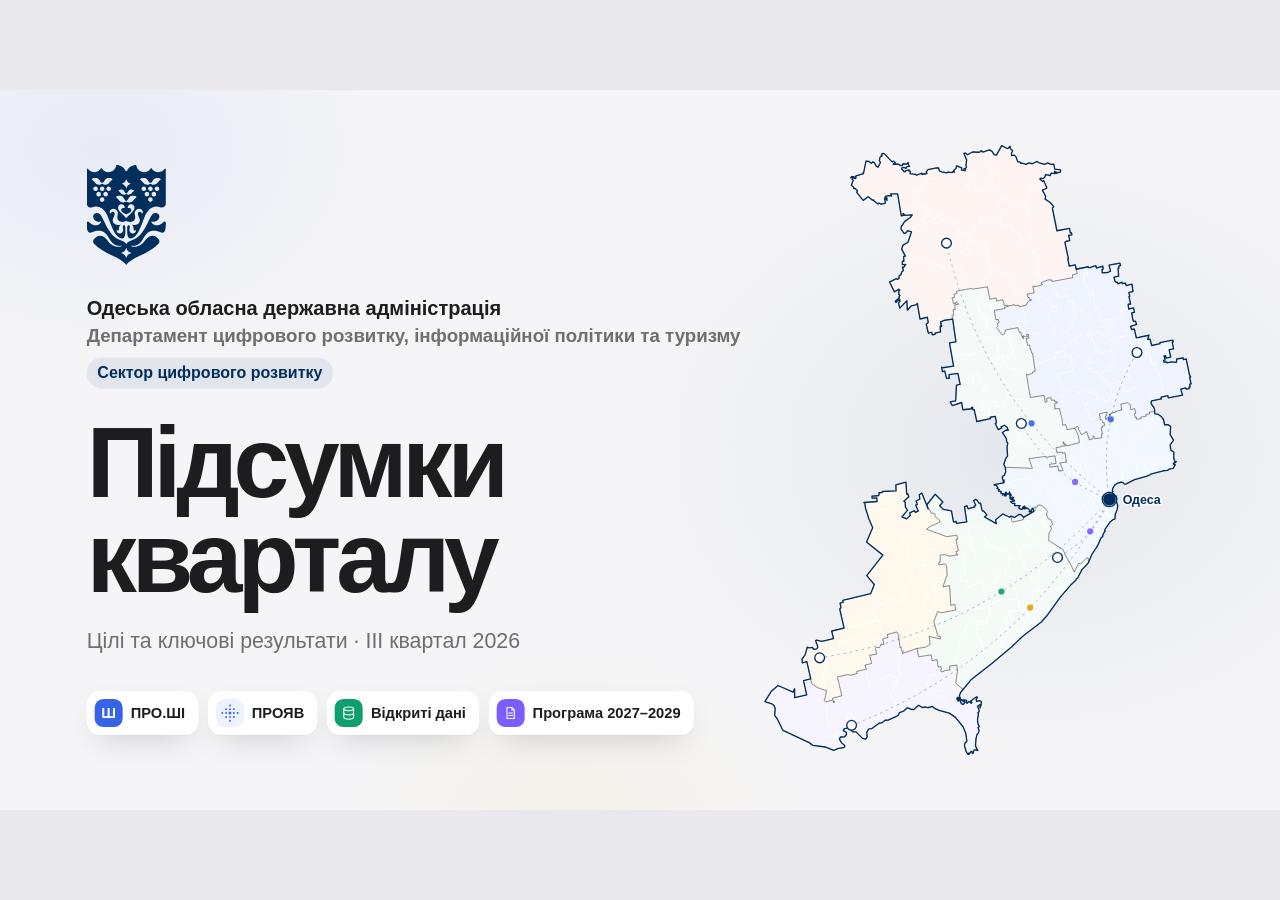
==== commit 5a0fcce3: "Update speech draft with refined statistics on training registrations" ====
--- a/presentation/index.html
+++ b/presentation/index.html
@@ -206,6 +206,14 @@
 .blk .big.sm{font-size:56px;line-height:1.02}
 .blk-p1{background:var(--pa-cream);border:3px solid var(--pa-ink);box-shadow:9px 9px 0 var(--pa-ink);color:var(--pa-ink);font-family:var(--f-r)}
 .blk-p1 h3{font-family:var(--f-r);font-weight:800}
+.blk-p1 .mcert{position:absolute;left:44px;right:44px;top:150px;height:240px;border-radius:22px;background:#FCF3DF;border:3px solid var(--pa-ink);box-shadow:7px 7px 0 var(--pa-ink);padding:12px;transform:rotate(-3deg)}
+.blk-p1 .mcert .in2{height:100%;border:2.5px dashed #EBC879;border-radius:14px;padding:20px 22px;display:flex;flex-direction:column;position:relative}
+.blk-p1 .mcert .md{position:absolute;right:18px;top:16px;width:58px;height:58px;border-radius:50%;background:#E0A21E;border:3px solid var(--pa-ink);display:grid;place-items:center;font-size:30px;color:var(--pa-ink)}
+.blk-p1 .mcert b{font:800 16px var(--f);letter-spacing:.12em;color:#8A6A2E}
+.blk-p1 .mcert i{display:block;height:10px;border-radius:5px;background:#F1DEB4;margin-top:16px;width:70%}
+.blk-p1 .mcert i:nth-of-type(2){width:85%}.blk-p1 .mcert i:nth-of-type(3){width:55%}
+.blk-p1 .mcert span{margin-top:auto;align-self:flex-start;padding:6px 14px;border-radius:10px;background:#F6E2B5;font:800 16px var(--f);color:#5A3E0A}
+.blk-p1 .big,.blk-p1 p{position:relative}
 .blk-p1 .chips{display:flex;flex-direction:column;gap:12px}
 .blk-p1 .chip{display:flex;align-items:center;gap:14px;background:#fff;border:2.5px solid var(--pa-ink);border-radius:20px;padding:11px 16px;font-size:21px;font-weight:700;box-shadow:4px 4px 0 var(--pa-ink)}
 .blk-p1 .chip b{width:32px;height:32px;border-radius:50%;display:grid;place-items:center;color:#fff;font-size:17px;flex:none}
@@ -756,10 +764,36 @@
 
 /* фінал */
 #s-thanks .c{position:absolute;inset:0;display:flex;flex-direction:column;align-items:center;justify-content:center;gap:40px}
-#s-thanks img{height:120px}
+#s-thanks .c img{height:120px}
 #s-thanks h1{font-size:220px;font-weight:800;letter-spacing:-.06em}
 #s-thanks .urls{display:flex;gap:26px}
 #s-thanks .urls span{padding:18px 34px;border-radius:999px;background:#fff;box-shadow:var(--shadow);font:600 32px var(--f-m)}
+/* летючі елементи проєктів довкола */
+#s-thanks .fl{position:absolute;z-index:0}
+#s-thanks .fl>*{animation:flo var(--fd,6s) ease-in-out infinite;animation-delay:var(--fdl,0s)}
+@keyframes flo{0%,100%{translate:0 0}50%{translate:0 -14px}}
+#s-thanks .t1{width:96px;height:96px;border-radius:28px;background:var(--pa-blue);color:#fff;display:grid;place-items:center;font:800 50px var(--f-r);border:3px solid var(--pa-ink);box-shadow:6px 6px 0 var(--pa-ink)}
+#s-thanks .chp{display:flex;align-items:center;gap:12px;background:#fff;border:2.5px solid var(--pa-ink);border-radius:18px;padding:10px 18px 10px 10px;font:700 22px var(--f-r);color:var(--pa-ink);box-shadow:4px 4px 0 var(--pa-ink)}
+#s-thanks .chp b{width:34px;height:34px;border-radius:50%;display:grid;place-items:center;color:#fff;font-size:18px}
+#s-thanks .mc{width:200px;height:140px;border-radius:16px;background:#FCF3DF;border:3px solid var(--pa-ink);box-shadow:5px 5px 0 var(--pa-ink);padding:8px}
+#s-thanks .mc div{height:100%;border:2px dashed #EBC879;border-radius:10px;padding:14px;position:relative}
+#s-thanks .mc i{display:block;height:8px;border-radius:4px;background:#F1DEB4;margin-top:12px;width:70%}
+#s-thanks .mc i:first-child{margin-top:4px;width:50%;background:#E6C98C}
+#s-thanks .mc em{position:absolute;right:10px;bottom:10px;width:40px;height:40px;border-radius:50%;background:#E0A21E;border:2.5px solid var(--pa-ink);display:grid;place-items:center;font-size:22px;color:var(--pa-ink)}
+#s-thanks .t3{width:92px;height:92px;border-radius:26px;background:#fff;display:grid;place-items:center;box-shadow:inset 0 0 0 1.5px rgba(61,107,255,.18),0 16px 36px -14px rgba(61,107,255,.5)}
+#s-thanks .mono{font:600 22px "JetBrains Mono",var(--f-m);color:var(--pv);letter-spacing:.06em;padding:10px 16px;border-radius:12px;background:#fff;box-shadow:inset 0 0 0 1.5px rgba(61,107,255,.2)}
+#s-thanks .jel{width:190px;height:190px;border-radius:50%;background:#F6F8FC url(assets/proyav-ink.jpg) 50% 8%/180% auto no-repeat;background-blend-mode:multiply;box-shadow:inset 0 0 0 1.5px rgba(61,107,255,.15),0 20px 40px -18px rgba(61,107,255,.45)}
+#s-thanks .t4{width:92px;height:92px;border-radius:26px;background:var(--od);color:#fff;display:grid;place-items:center;font-size:46px;box-shadow:0 14px 30px -12px rgba(14,159,110,.6)}
+#s-thanks .mm{width:150px;height:212px}
+#s-thanks .mm svg{width:100%;height:100%}
+#s-thanks .mm .h{fill:color-mix(in srgb,var(--od) calc(18% + var(--t) * 62%),#E3F6EE);transition:none}
+#s-thanks .dsc{display:flex;align-items:center;gap:10px;padding:12px 18px;border-radius:16px;background:#fff;box-shadow:var(--shadow);font:600 20px var(--f-m);color:#073D29}
+#s-thanks .dsc i{width:30px;height:30px;border-radius:9px;background:var(--od-tint);color:var(--od);display:grid;place-items:center;font-style:normal}
+#s-thanks .t2{width:92px;height:92px;border-radius:26px;background:var(--pg);color:#fff;display:grid;place-items:center;font-size:46px;box-shadow:0 14px 30px -12px rgba(124,92,255,.6)}
+#s-thanks .stp{border:4px solid var(--pg);color:var(--pg);border-radius:12px;padding:6px 14px;font-weight:800;font-size:26px;background:rgba(255,255,255,.7)}
+#s-thanks .sh{width:170px;height:120px;background:#fff;border-radius:14px;box-shadow:var(--shadow);padding:18px}
+#s-thanks .sh i{display:block;height:9px;border-radius:5px;background:#E7E2FF;margin-bottom:11px}
+#s-thanks .sh i:first-child{width:60%;background:#CFC4FF;height:12px}
 
 /* доповідач */
 #presenter{display:none;position:fixed;inset:0;background:#fff;color:var(--ink);padding:34px 42px;grid-template-rows:auto 1fr auto;gap:24px}
@@ -986,7 +1020,7 @@
     <div class="sbg sbg-p1"></div>
     <div class="eyebrow" data-b="0" data-key="tag-p1x"><span class="tag tag-p1"><i>Ш</i>ПРО.ШІ</span>результати</div>
     <h2 class="title" data-b="0" style="--d:1">Реєстрації по днях</h2>
-    <div class="note" data-b="0" style="--d:22">4 практичні навчання · 21–24.09<small>у середньому по 100 учасників · сині стовпчики — дні навчань</small></div>
+    <div class="note" data-b="0" style="--d:22">4 практичні навчання · 21–24.09<small>у середньому по 100 учасників на кожному</small></div>
     <div class="chart" id="signChart"></div>
   </section>
 
@@ -1404,6 +1438,19 @@
   <section class="slide" id="s-final" data-theme="p0" data-hub="final" data-title="Підсумок"></section>
 
   <section class="slide" id="s-thanks" data-theme="p0">
+    <div class="fl fx-scale" data-b="0" style="left:250px;top:150px;rotate:-8deg;--fd:6.0s;--fdl:-1.0s;--d:6"><div class="t1">Ш</div></div>
+    <div class="fl fx-scale" data-b="0" style="left:110px;top:430px;rotate:-4deg;--fd:7.0s;--fdl:-3.0s;--d:9"><div class="chp"><b style="background:var(--green)">✓</b>Відкриті дані</div></div>
+    <div class="fl fx-scale" data-b="0" style="left:300px;top:800px;rotate:6deg;--fd:6.5s;--fdl:-2.0s;--d:12"><div class="mc"><div><i></i><i></i><i></i><em><svg class="ico"><use href="#i-award"/></svg></em></div></div></div>
+    <div class="fl fx-scale" data-b="0" style="left:1170px;top:100px;rotate:8deg;--fd:5.5s;--fdl:-2.5s;--d:7"><div class="t3"><svg width="48" height="48" viewBox="0 0 52 52"><circle cx="26" cy="6" r="2.6" fill="#3D6BFF"/><circle cx="16" cy="16" r="2.6" fill="#3D6BFF"/><circle cx="26" cy="16" r="2.6" fill="#3D6BFF"/><circle cx="36" cy="16" r="2.6" fill="#3D6BFF"/><circle cx="6" cy="26" r="2.6" fill="#3D6BFF"/><circle cx="16" cy="26" r="2.6" fill="#3D6BFF"/><circle cx="26" cy="26" r="4" fill="#3D6BFF"/><circle cx="36" cy="26" r="2.6" fill="#3D6BFF"/><circle cx="46" cy="26" r="2.6" fill="#3D6BFF"/><circle cx="16" cy="36" r="2.6" fill="#3D6BFF"/><circle cx="26" cy="36" r="2.6" fill="#3D6BFF"/><circle cx="36" cy="36" r="2.6" fill="#3D6BFF"/><circle cx="26" cy="46" r="2.6" fill="#3D6BFF"/></svg></div></div>
+    <div class="fl fx-scale" data-b="0" style="left:1530px;top:420px;rotate:-3deg;--fd:7.5s;--fdl:-1.5s;--d:10"><div class="mono">[ PROZORRO ]</div></div>
+    <div class="fl fx-scale" data-b="0" style="left:1590px;top:610px;rotate:0deg;--fd:8.0s;--fdl:-4.0s;--d:13"><div class="jel"></div></div>
+    <div class="fl fx-scale" data-b="0" style="left:1350px;top:880px;rotate:4deg;--fd:6.2s;--fdl:-0.5s;--d:16"><div class="mono">[ НАЗК ]</div></div>
+    <div class="fl fx-scale" data-b="0" style="left:640px;top:110px;rotate:-6deg;--fd:6.8s;--fdl:-3.5s;--d:8"><div class="t4"><svg class="ico"><use href="#i-db"/></svg></div></div>
+    <div class="fl fx-scale" data-b="0" style="left:170px;top:560px;rotate:0deg;--fd:7.2s;--fdl:-2.2s;--d:11"><div class="mm" data-map="mini"></div></div>
+    <div class="fl fx-scale" data-b="0" style="left:980px;top:930px;rotate:-2deg;--fd:6.6s;--fdl:-1.2s;--d:15"><div class="dsc"><i>▦</i>data.gov.ua</div></div>
+    <div class="fl fx-scale" data-b="0" style="left:1640px;top:160px;rotate:7deg;--fd:5.8s;--fdl:-2.8s;--d:8"><div class="t2"><svg class="ico"><use href="#i-doc"/></svg></div></div>
+    <div class="fl fx-scale" data-b="0" style="left:640px;top:900px;rotate:-8deg;--fd:7.4s;--fdl:-0.8s;--d:14"><div class="stp">2027–2029</div></div>
+    <div class="fl fx-scale" data-b="0" style="left:1660px;top:840px;rotate:5deg;--fd:6.9s;--fdl:-3.2s;--d:17"><div class="sh"><i></i><i></i><i></i><i></i></div></div>
     <div class="c">
       <img class="fx-scale" data-b="0" data-key="logo" src="assets/logo.svg" alt="">
       <h1 class="fx-scale" data-b="0" style="--d:2">Дякую!</h1>
@@ -1506,7 +1553,7 @@
 /* 10 */ 'Що це дає на практиці: відповідь на звернення — десять хвилин замість сорока, зведення великого звіту — п\'ятнадцять хвилин замість двох годин.',
 /* 11 */ 'Хто пройшов курс — отримує іменний сертифікат. Його можна одразу завантажити в PDF, діє він два роки.',
 /* 12 */ 'І його легко перевірити: у кожного сертифіката є код — вводиш його на сайті й одразу бачиш, що сертифікат справжній і чинний.',
-/* 13 */ 'Тепер результати. Ми провели чотири практичні навчання — з двадцять першого по двадцять четверте вересня, на кожному в середньому по сто людей. Сині стовпчики — це дні навчань: саме тоді пішли основні реєстрації.',
+/* 13 */ 'Тепер результати. Ми провели чотири практичні навчання — з двадцять першого по двадцять четверте вересня, на кожному в середньому по сто людей. На графіку видно: саме в ці дні — пік реєстрацій.',
 /* 14 */ 'За три тижні зареєструвалися триста сімдесят дев\'ять людей, майже триста почали навчання, і сто сімдесят дев\'ять пройшли курс повністю та отримали сертифікат.',
 /* 15 */ 'Вісімдесят чотири відсотки слухачів — з органів місцевого самоврядування. Тобто курс вийшов далеко за межі ОДА.',
 /* 16 */ 'За посадами — переважно головні спеціалісти та начальники відділів, ті, хто щодня готує документи. Є адміністратори ЦНАП і керівники громад.',
@@ -1643,7 +1690,7 @@
 };
 const miniMap = mapSVG('mini');
 const BODY = {
-  p1: { okr: 'ОКР 1', html: '<div class="chips"><div class="chip"><b style="background:var(--green)">✓</b>Відкриті дані</div><div class="chip"><b style="background:var(--amber)">!</b>Службові дані</div><div class="chip"><b style="background:var(--red)">⊘</b>Заборонені дані</div></div><h3>ПРО.ШІ</h3><p>Навчальна платформа: ШІ в роботі — без ризику</p><div class="url">proai.od.gov.ua</div>', fin: '<div class="big num" data-count="179">0</div><p>людей навчилися працювати з ШІ безпечно</p>' },
+  p1: { okr: 'ОКР 1', html: '<div class="chips"><div class="chip"><b style="background:var(--green)">✓</b>Відкриті дані</div><div class="chip"><b style="background:var(--amber)">!</b>Службові дані</div><div class="chip"><b style="background:var(--red)">⊘</b>Заборонені дані</div></div><h3>ПРО.ШІ</h3><p>Навчальна платформа: ШІ в роботі — без ризику</p><div class="url">proai.od.gov.ua</div>', fin: '<div class="mcert"><div class="in2"><div class="md"><svg class="ico"><use href="#i-award"/></svg></div><b>СЕРТИФІКАТ</b><i></i><i></i><i></i><span>з відзнакою</span></div></div><div class="big num" data-count="179">0</div><p>людей навчилися працювати з ШІ безпечно</p>' },
   p3: { okr: 'ОКР 3', html: '<div class="mono"><span>[ PROZORRO ]</span><span>[ НАЗК ]</span><span>[ ЄДР ]</span></div><h3>ПРОЯВ</h3><p>Державні реєстри — для будь-якого ШІ-помічника</p><div class="url">proyav.od.gov.ua</div>', fin: '<div class="mono"><span>[ PROZORRO ]</span><span>[ НАЗК ]</span><span>[ ЄДР ]</span></div><div class="big sm">тижні → дні</div><p>звіти по закупівлях громад для Департаменту економіки</p>' },
   p4: { okr: 'ОКР 4', html: `<div class="mm">${miniMap}</div><h3>Відкриті дані</h3><p>ОДА та громади публікують свою інформацію</p>`, fin: `<div class="mm">${miniMap}</div><div class="big num" style="color:var(--od)" data-count="9">0</div><p>нових наборів даних ОДА</p>` },
   p2: { okr: 'ОКР 2', html: '<div class="sheet"><i></i><i></i><i></i><i></i><i></i><i></i><i></i><span class="stamp">2027–2029</span></div><h3>Програма цифрової трансформації</h3><p>План цифрового розвитку області на три роки</p>', fin: '<div class="sheet"><i></i><i></i><i></i><i></i><i></i><span class="stamp">✓</span></div><div class="big sm" style="color:var(--pg)">327,7 млн ₴</div><p>програма на 2027–2029 затверджена</p>' }
@@ -1696,7 +1743,7 @@
 
 (() => {
   const data = [['16.09',2],['17.09',0],['18.09',12],['19.09',3],['20.09',1],['21.09',50],['22.09',73],['23.09',55],['24.09',101],['25.09',21],['26.09',1],['27.09',0],['28.09',26],['29.09',15],['30.09',4],['01.10',5],['02.10',2],['03.10',0],['04.10',1],['05.10',4],['06.10',2],['07.10',1]];
-  const peaks = new Set(['21.09','22.09','23.09','24.09']);
+  const peaks = new Set(['18.09','21.09','22.09','23.09','24.09','28.09','29.09']);
   document.getElementById('signChart').innerHTML = data.map(([d, v], i) =>
     `<div class="col fx-fade${peaks.has(d) ? ' pk' : ''}" data-b="0" style="--d:${(i * 0.7).toFixed(1)};--h:${Math.max(v / 101 * 92, v ? 1.2 : 0)}%"><i></i>${peaks.has(d) ? `<span class="v">${v}</span>` : ''}<span class="dl">${i % 2 === 0 || peaks.has(d) ? d : ''}</span></div>`).join('');
 })();
